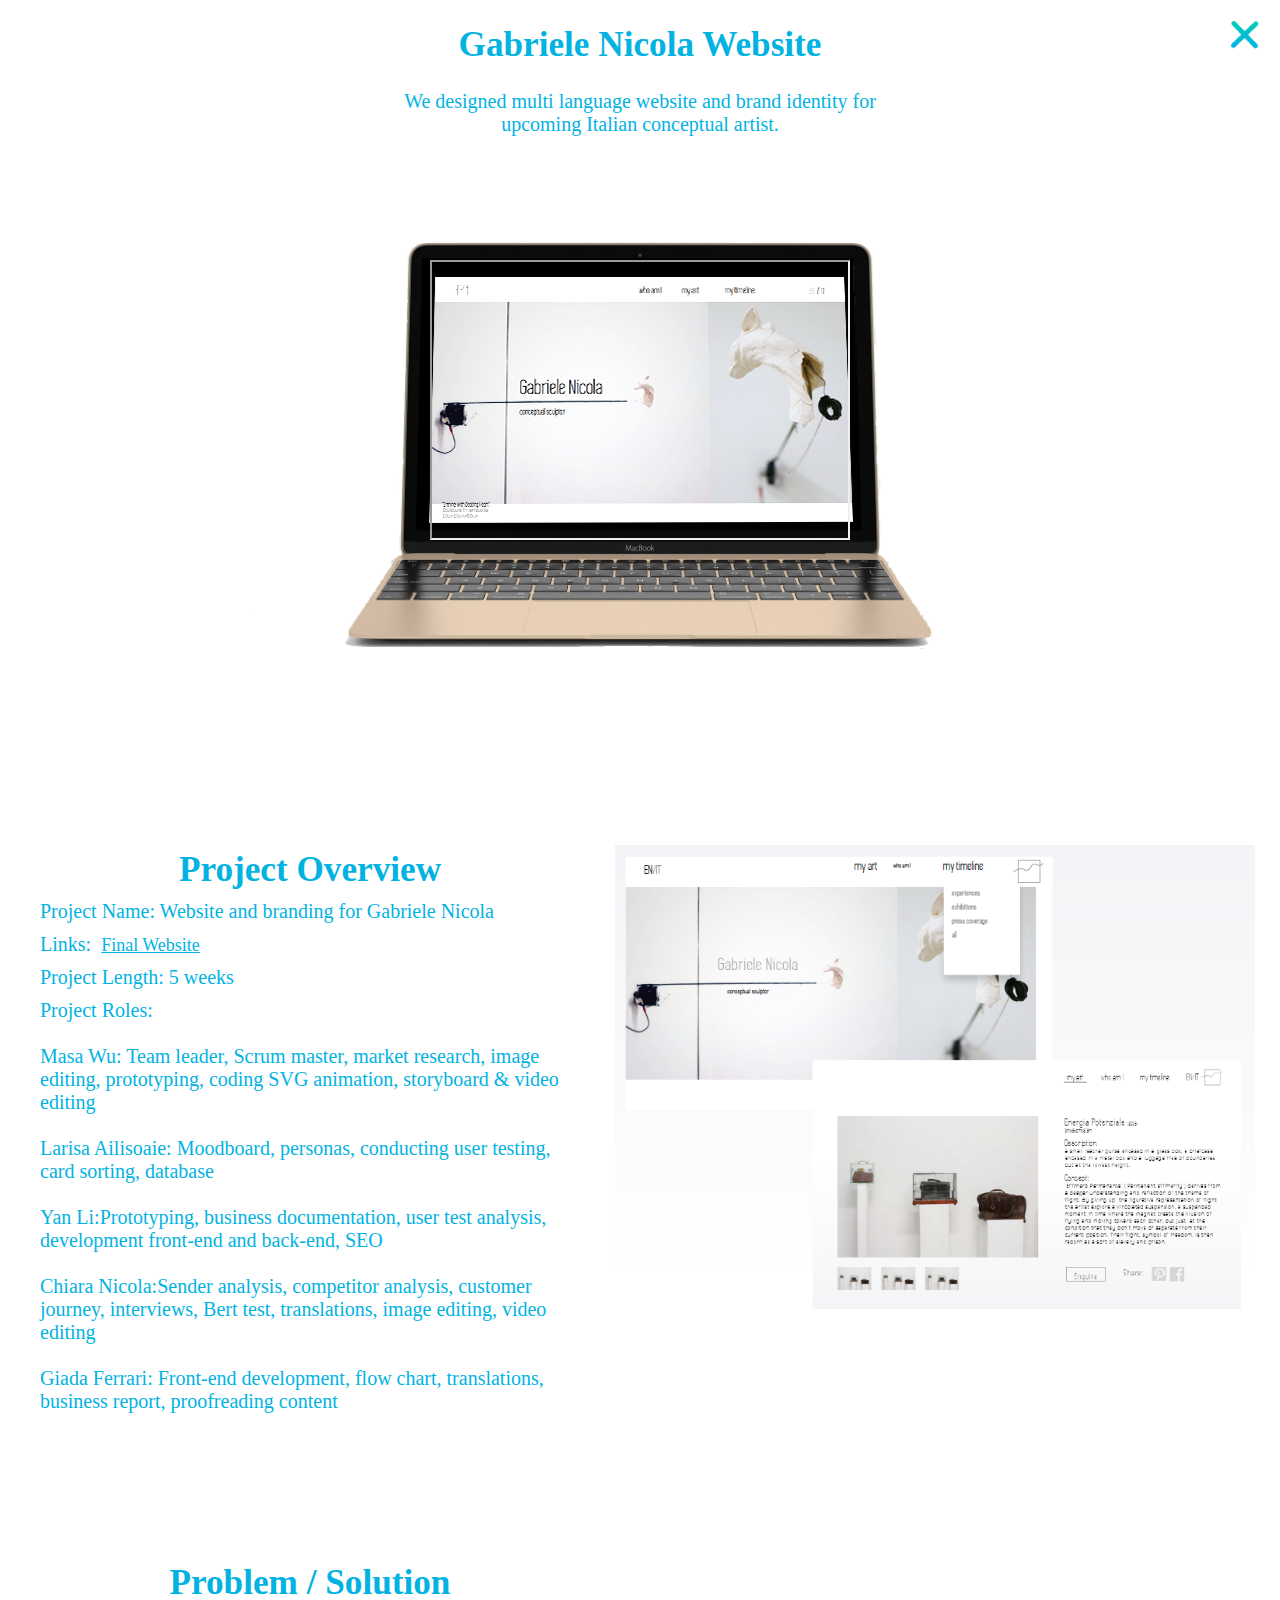
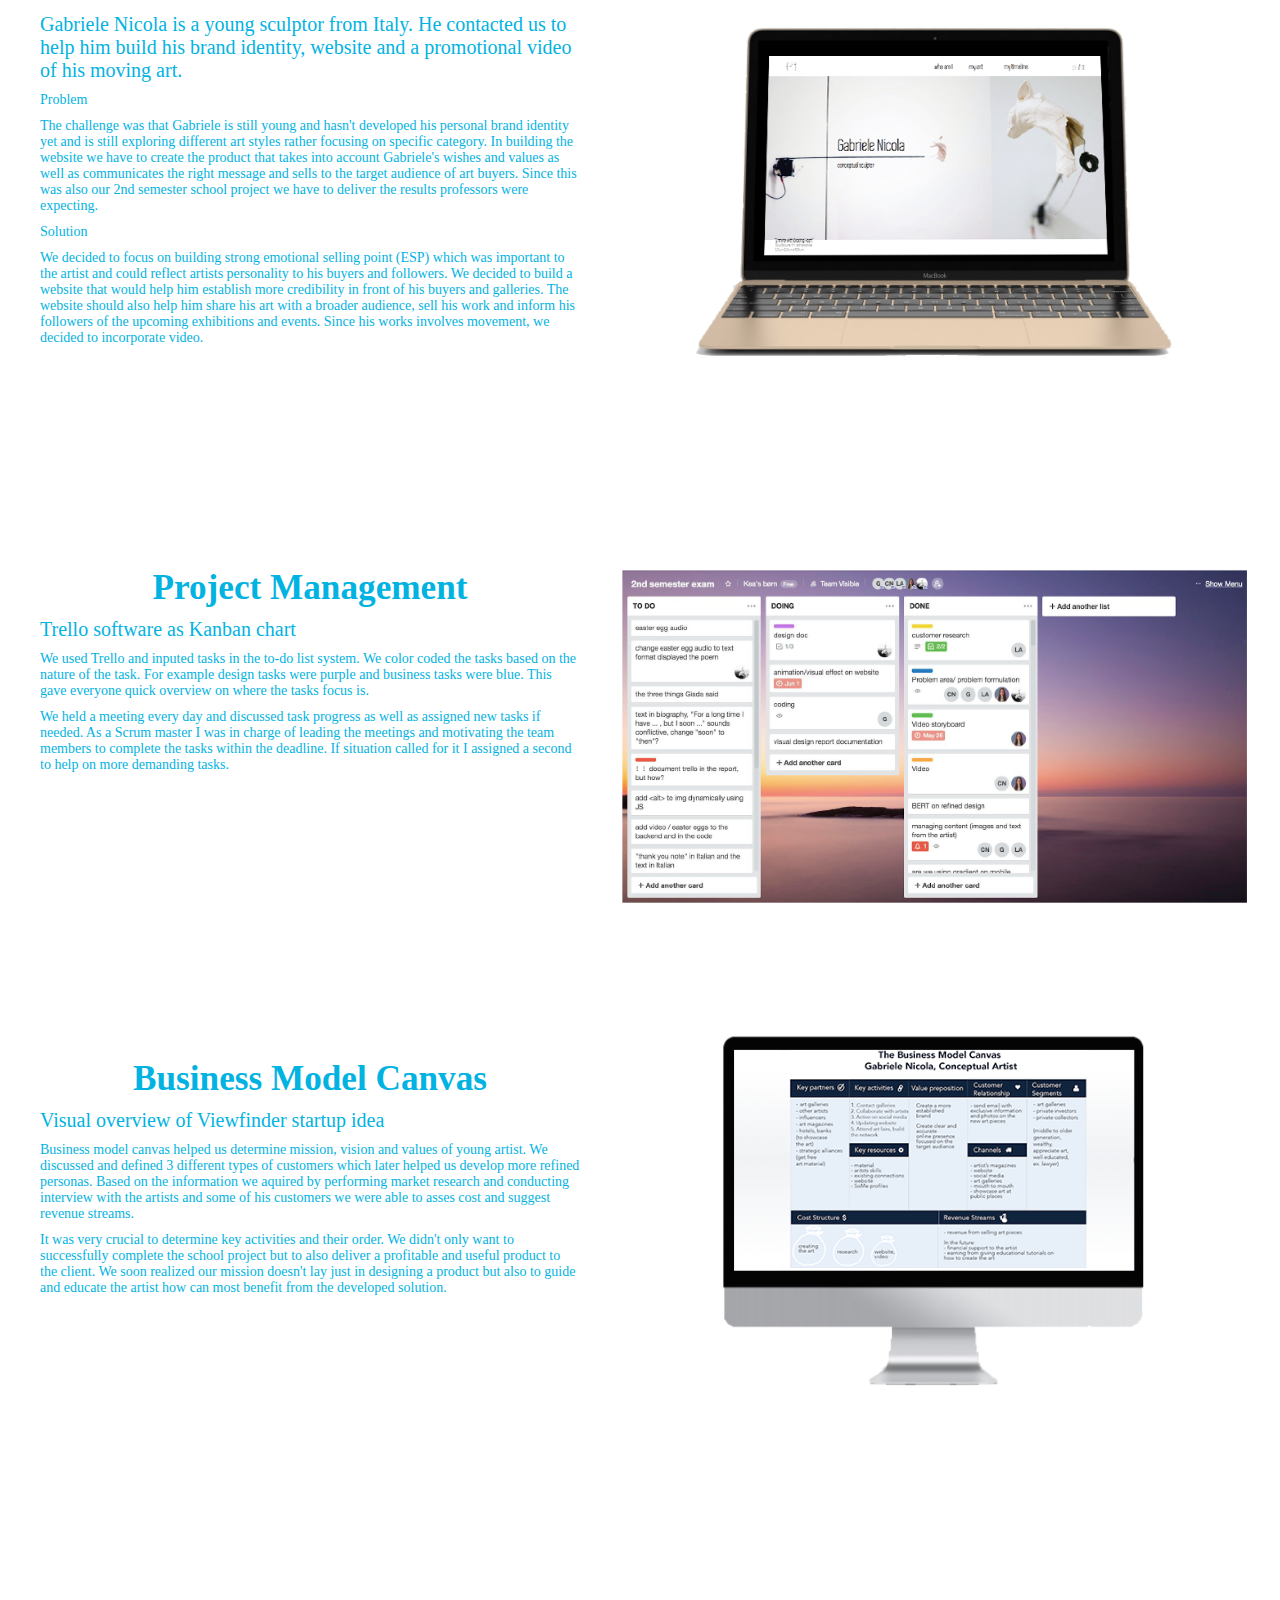
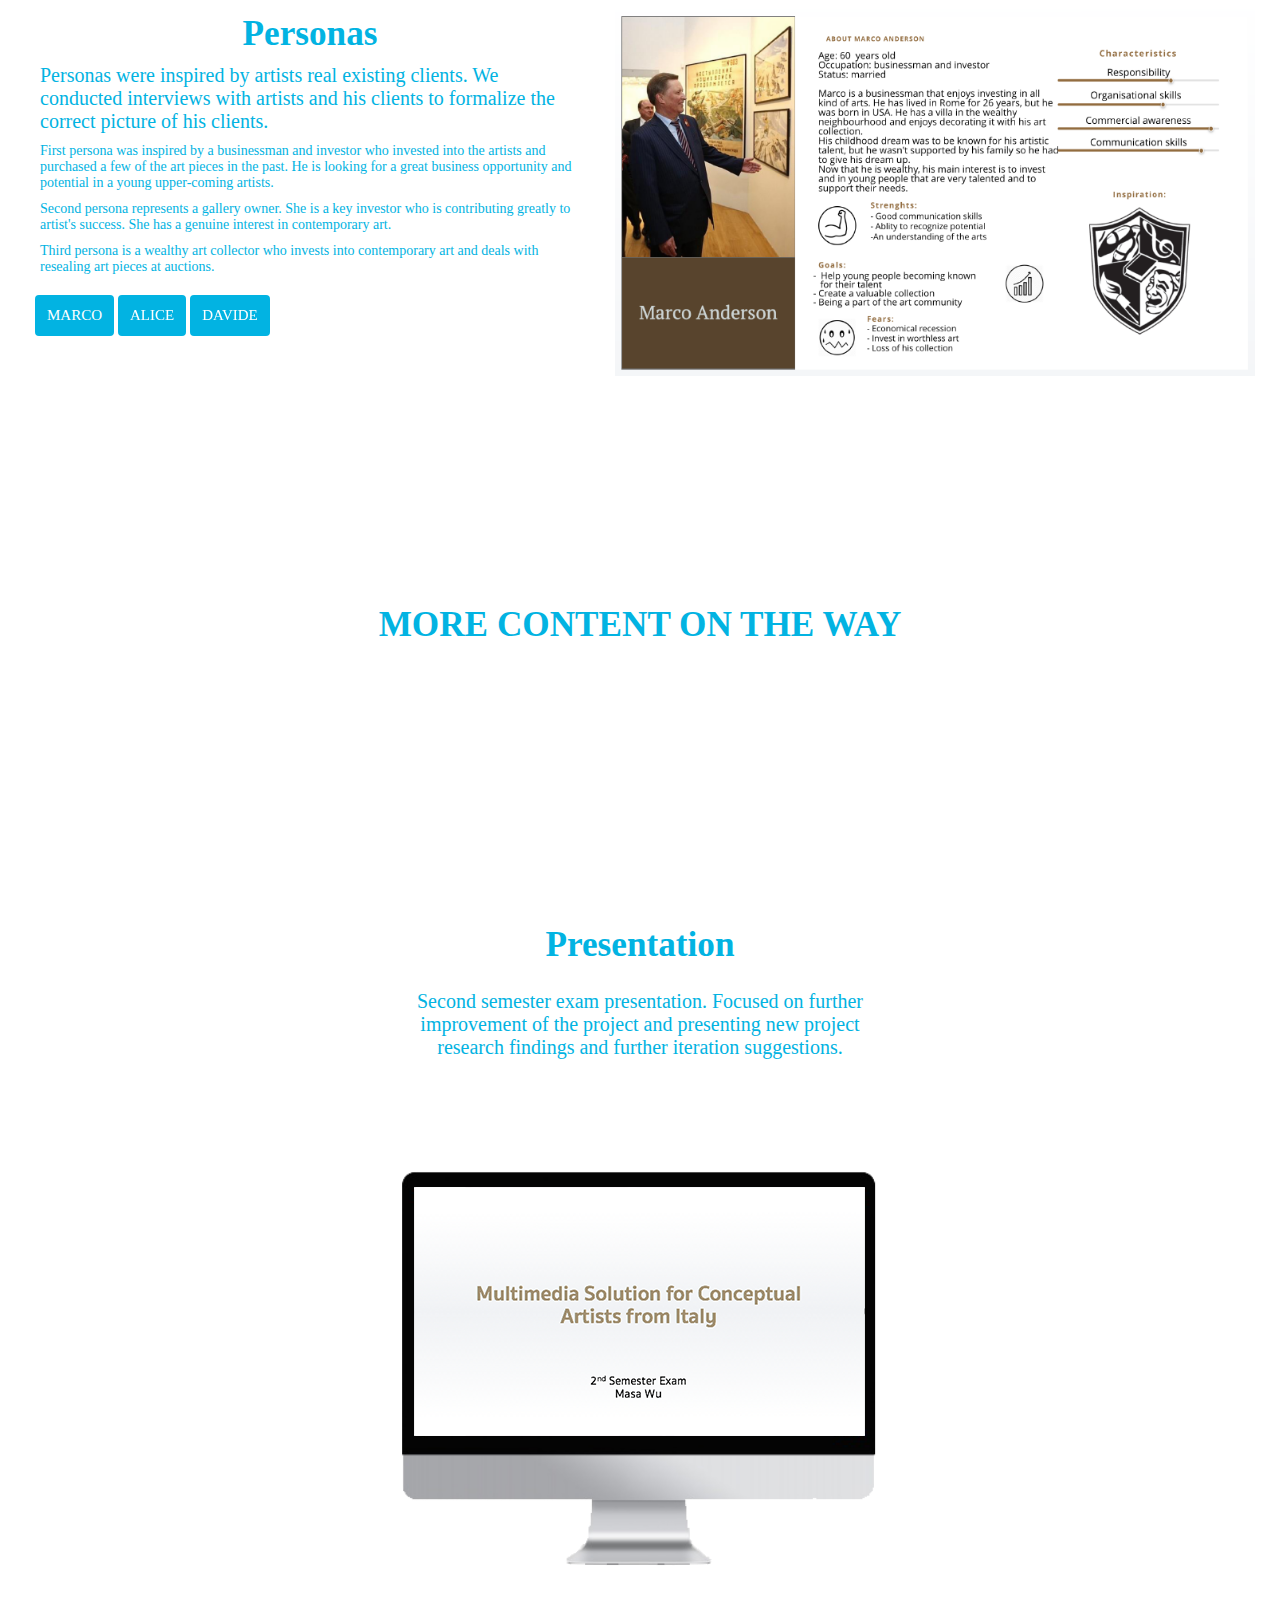
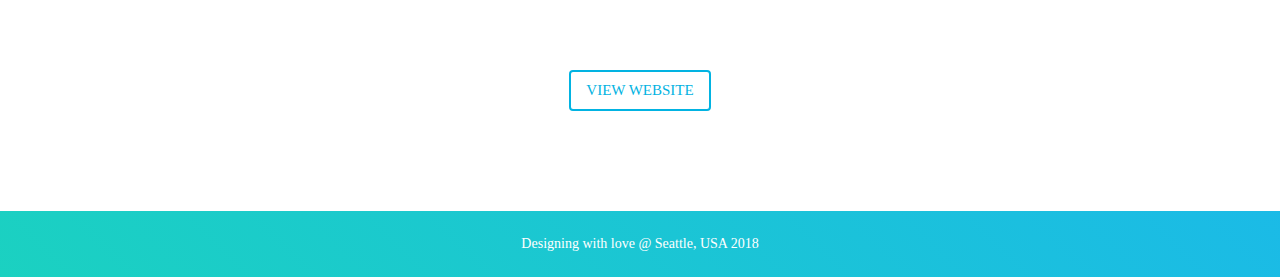
==== gabrielenicola.html @ d958732e "index page multiproject slider, gabrielenicola project added" ====
<!DOCTYPE html>
<html lang="en">
<head>
    <meta charset="utf-8">
    <meta name="viewport" content="width=device-width, initial-scale=1.0">
    <link rel="stylesheet" href="https://use.fontawesome.com/releases/v5.0.12/css/all.css" integrity="sha384-G0fIWCsCzJIMAVNQPfjH08cyYaUtMwjJwqiRKxxE/rx96Uroj1BtIQ6MLJuheaO9" crossorigin="anonymous">
    <title>Masa Wu Portfolio</title>
    <link href="https://fonts.googleapis.com/css?family=Abril+Fatface" rel="stylesheet">
    <link rel="stylesheet" href="css/style.css" type="text/css">
    <meta name="description" content="Viewfinders is an app where turists can book the photo tour with the local photographer. From the concep to design of webpage and app of the user interface.">
    <meta name="keywords" content="graphic design, user interface design, user experience design, app design, enterpreneurship, app mockup, app interface design, app promo">
    <link rel="shortcut icon" href="images/favicon.ico" type="image/x-icon">
<link rel="icon" href="images/favicon.ico" type="image/x-icon">
</head>


<body>
    <a href="index.html#portfolio"><img src="images/close.png" alt="cross to close the page" class="close-me"></a>

    <div class="intro">
        <div class="heading">
            <h1>Gabriele Nicola Website</h1>
            <h3>We designed multi language website and brand identity for upcoming Italian conceptual artist.
</h3>
        </div>
        <div class="porfolio-content">
            <img class="intro-img first-img" src="images/gabriele/gabriele-nicola-mock.png" alt="viewfinders app mockup">
            <iframe class="yfu-clip" src="https://www.youtube.com/embed/3F0eXBz_qpQ?controls=0" allow="autoplay; encrypted-media" allowfullscreen></iframe>
        </div>
    </div>

    <div class="space"></div>
    <section class="about">
        <div class="about-me">
            <h1>Project Overview</h1>

            <h3>Project Name: Website and branding for Gabriele Nicola</h3>
            <h3>Links:
<!--
            <a class="huset-link" href="https://xd.adobe.com/view/60df6885-31ab-4c27-8f8a-3a04c19e7b34/" target="_blank">Hi-fidelity prototype design 1</a><br>
             <a class="huset-link" href="https://xd.adobe.com/view/60df6885-31ab-4c27-8f8a-3a04c19e7b34/" target="_blank">Hi-fidelity prototype design 2</a><br>
-->
             <a class="huset-link" href="http://masawudesign.dk/kea/gabrielenicola/" target="_blank">Final Website</a></h3>

            <h3>Project Length: 5 weeks</h3>
            <h3>Project Roles:<br>
            <br><strong>Masa Wu:</strong> Team leader, Scrum master, market research, image editing, prototyping, coding SVG animation, storyboard &amp; video editing<br>
                <br><strong>Larisa Ailisoaie:</strong> Moodboard, personas, conducting user testing, card sorting, database<br>
                <br><strong>Yan Li:</strong>Prototyping, business documentation, user test analysis, development front-end and back-end, SEO<br>
                <br><strong>Chiara Nicola:</strong>Sender analysis, competitor analysis, customer journey, interviews, Bert test, translations, image editing, video editing<br>
                <br><strong>Giada Ferrari:</strong> Front-end development, flow chart, translations, business report, proofreading content
            </h3>
        </div>
        <div class="resume huset-txt">
            <img src="images/gabriele/project-overview-website.png" alt="mockup of the interface design for huset web app" class="resume-img">
        </div>
    </section>

    <div class="space"></div>
    <section class="about">
        <div class="about-me">
            <h1>Problem / Solution</h1>
            <h3>Gabriele Nicola is a young sculptor from Italy. He contacted us to help him build his brand identity, website and a promotional video of his moving art. </h3>
            <p>Problem</p>
            <p>The challenge was that Gabriele is still young and hasn't developed his personal brand identity yet and is still exploring different art styles rather focusing on specific category. In building the website we have to create the product that takes into account Gabriele's wishes and values as well as communicates the right message and sells to the target audience of art buyers. Since this was also our 2nd semester school project we have to deliver the results professors were expecting.
</p>
           <p>Solution</p>
            <p>
            We decided to focus on building strong emotional selling point (ESP) which was important to the artist and could reflect artists personality to his buyers and followers.
We decided to build a website that would help him establish more credibility in front of his buyers and galleries. The website should also help him share his art with a broader audience, sell his work and inform his followers of the upcoming exhibitions and events. Since his works involves movement, we decided to incorporate video.
            </p>
        </div>
        <div class="resume huset-txt">
            <img class="intro-img" src="images/gabriele/gabriele-nicola-mock.png" alt="viewfinders app mockup">
        </div>
    </section>

    <div class="space"></div>
    <section class="about">
        <div class="about-me">
            <h1>Project Management</h1>
            <h3>Trello software as Kanban chart</h3>
            <p>
We used Trello and inputed tasks in the to-do list system. We color coded the tasks based on the nature of the task. For example design tasks were purple and business tasks were blue. This gave everyone quick overview on where the tasks focus is.
            </p>
            <p>
            We held a meeting every day and discussed task progress as well as assigned new tasks if needed. As a Scrum master I was in charge of leading the meetings and motivating the team members to complete the tasks within the deadline. If situation called for it I assigned a second to help on more demanding tasks.
            </p>
            <p>
            </p>
        </div>
        <div class="resume huset-txt hight-scroll">
            <img src="images/gabriele/gabriele-project-management.png" alt="kanban chart" class="resume-img yfu-full-img">
        </div>
    </section>

    <section class="about">
        <div class="about-me">
            <div class="space"></div>
            <h1>Business Model Canvas</h1>
            <h3>Visual overview of Viewfinder startup idea</h3>
            <p>
Business model canvas helped us determine mission, vision and values of young artist. We discussed and defined 3 different types of customers which later helped us develop more refined personas. Based on the information we aquired by performing market research and conducting interview with the artists and some of his customers we were able to asses cost and suggest revenue streams. </p>
           <p>
           It was very crucial to determine key activities and their order. We didn't only want to successfully complete the school project but to also deliver a profitable and useful product to the client. We soon realized our mission doesn't lay just in designing a product but also to guide and educate the artist how can most benefit from the developed solution.
            </p>
            <p>
            </p>
        </div>
        <div class="resume huset-txt">
            <img src="images/gabriele/business-model-canvas-gab.png" alt="business model canvas" class="resume-img yfu-full-img">
        </div>
    </section>


    <div class="space"></div>
    <section id="btn" class="about">
        <div class="about-me">
            <h1>Personas</h1>
            <h3> Personas were inspired by artists real existing clients. We conducted interviews with artists and his clients to formalize the correct picture of his clients.</h3>
            <p>First persona was inspired by a businessman and investor who invested into the artists and purchased a few of the art pieces in the past. He is looking for a great business opportunity and potential in a young upper-coming artists.

            </p><p>
Second persona represents a gallery owner. She is a key investor who is contributing greatly to artist's success. She has a genuine interest in contemporary art.
            </p>
            <p>
Third persona is a wealthy art collector who invests into contemporary art and deals with resealing art pieces at auctions.
            </p>
            <div class="buttons">
               <a href="#btn" class="email-me marco-btn">MARCO</a>
                <a href="#btn" class="email-me alice-btn">ALICE</a>
                <a href="#btn" class="email-me davide-btn">DAVIDE</a>
            </div>
        </div>
        <div class="resume huset-txt">
            <img src="images/gabriele/persona1.png" alt="Marco businessman persona" class="resume-img marco-persona">
            <img src="images/gabriele/persona2.png" alt="Alice persona" class="resume-img alice-persona gone">
            <img src="images/gabriele/persona3.png" alt="Davide persona" class="resume-img davide-persona gone">
        </div>
    </section>


    <!--
    <div class="space"></div>
    <section class="about">
        <div class="about-me">
            <h1>Graphic Design</h1>
            <h3>Typography, color choices and personalized iconography</h3>
            <p>Together with Poulina we worked on defining smart design choices based on Viewfinder's mission, vision and values as well as what best communicates to the target users.</p>
            <p>On the right you can see the process and stages of the design: colors, typeface, icons, print elements. We started with very feminine colors and later decide to change design to dark purple and cyan which would communicate not only to the feminine target group but also to the professional target group of photographers. Photographers are a key element in our business model, therefore, the change of color theme was essential in order for both target groups to relate with the design.
            </p>
        </div>
        <div class="slideshow-container resume">
            <div class="mySlides fade">
            <img src="images/viewfinders/viewfinders-design-colors.png" alt="viewfinders design color choices" class="resume-img">
            </div>
            <div class="mySlides fade">
            <img src="images/viewfinders/viewfinders-desing-typography.png" alt="design typography choices" class="resume-img">
            </div>
            <div class="mySlides fade">
            <img src="images/viewfinders/viewfinders-desing-icons.png" alt="design iconography, icon design" class="resume-img">
            </div>
            <div class="mySlides fade">
            <img src="images/viewfinders/viewfinder-new-color-design.png" alt="final color design" class="resume-img">
            </div>
            <div class="mySlides fade">
            <img src="images/viewfinders/viewfinder-new-icon1-design.png" alt="final icon design" class="resume-img">
            </div>
            <div class="mySlides fade">
            <img src="images/viewfinders/viewfinder-new-icon2-design.png" alt="final icon design" class="resume-img">
            </div>
            <div class="mySlides fade">
            <img src="images/viewfinders/viewfinder-new-icon3-design.png" alt="final icon design" class="resume-img">
            </div>
            <div class="mySlides fade">
            <img src="images/viewfinders/viewfinder-new-icon4-design.png" alt="final icon design" class="resume-img">
            </div>
            <div class="mySlides fade">
            <img src="images/viewfinders/viewfinder-new-manual-design.png" alt="final manual design" class="resume-img">
            </div>
            <div class="mySlides fade">
            <img src="images/viewfinders/viewfinder-new-giftcard1-design.png" alt="final gift card design" class="resume-img">
            </div>
            <div class="mySlides fade">
            <img src="images/viewfinders/viewfinder-new-giftcard2-design.png" alt="final gift card design" class="resume-img">
            </div>
            <div class="mySlides fade">
            <img src="images/viewfinders/viewfinder-new-card-design.png" alt="final business card design" class="resume-img">
            </div>
            <div class="mySlides fade">
            <img src="images/viewfinders/viewfinder-new-card2-design.png" alt="final thank you card design" class="resume-img">
            </div>
            <a class="prev" onclick="plusSlides(-1)">&#10094;</a>
<a class="next" onclick="plusSlides(1)">&#10095;</a>
        </div>
    </section>

    <div class="space"></div>
    <section class="about">
        <div class="about-me">
            <h1>Logo Design</h1>
            <h3>Process and stages of logo design</h3>
            <p>Together with Poulina we worked on logo design and redesign.</p>
            <p>Through our iterative process we brainstormed many different creative logo solutions. We presented our designs to the rest of the team and based on the preferences and informed decision we made by taking in account our business model and customers we decided on the features we want to keep and merge.
            </p>
        </div>
        <div class="slideshow-container2 resume">
          <div class="mySlides2 fade">
            <img src="images/viewfinders/logo-design.png" alt="logo mockup process" class="resume-img">
            </div>
           <div class="mySlides2 fade">
            <img src="images/viewfinders/logo-mock-up-process.png" alt="logo mockup process" class="resume-img">
            </div>
            <div class="mySlides2 fade">
            <img src="images/viewfinders/viewfinders-desing-logo.png" alt="logo description" class="resume-img">
            </div>
            <div class="mySlides2 fade">
            <img src="images/viewfinders/viewfinder-new-logo-design.png" alt="final logo design" class="resume-img">
            </div>
            <a class="prev2" onclick="plusSlides2(-1)">&#10094;</a>
<a class="next2" onclick="plusSlides2(1)">&#10095;</a>
        </div>
    </section>

    <div class="space"></div>
    <section class="about">
        <div class="about-me">
            <h1>Interviews</h1>
            <h3>Photographers and tourists interviews</h3>
            <p>Together with Thomas we worked on interview questions and distribution of interview questions.</p>
            <p>We presented results to the team using visuals such as graphs. The results influenced the decisions of how our business should develop to best serve clients needs. With this knowledge we could move on and develop more accurate customer journey.
            </p>
            <div class="buttons">
               <a href="https://docs.google.com/forms/d/16hRhh5o3ClnrI4nFX3Z9l7rzWiNfLhIztUCb8K4OcLY/edit" class="email-me tobias-btn ">Photographers Interview</a>
                <a href="https://docs.google.com/forms/d/1PymBxCZmZvq6RbCf6OHWX5SVpbDHChDgxBYUdU1PFT0/edit" class="email-me maria-btn">Users Interview</a>
            </div>
        </div>
        <div class="slideshow-container3 resume">
           <div class="mySlides3 fade">
            <img src="images/viewfinders/photographers-inteview.png" alt="photographer interview research results" class="resume-img">
            </div>
            <div class="mySlides3 fade">
            <img src="images/viewfinders/photographers-interview2.png" alt="photographer interview research results" class="resume-img">
            </div>
            <div class="mySlides3 fade">
            <img src="images/viewfinders/photographers-interview3.png" alt="photographer interview research results" class="resume-img">
            </div>
            <div class="mySlides3 fade">
            <img src="images/viewfinders/photographers-interview4.png" alt="photographer interview research results" class="resume-img">
            </div>
            <a class="prev3" onclick="plusSlides3(-1)">&#10094;</a>
<a class="next3" onclick="plusSlides3(1)">&#10095;</a>
        </div>
    </section>

    <div class="space"></div>
    <section class="about">
        <div class="about-me">
            <h1>Customer Journey</h1>
            <h3> How will the user find Viewfinder and steps on how does the service happen?</h3>
            <p>The survey and interview results revealed we should appear on social media platforms and on trusted platforms such as TripAdvisor, Lonely Planet and visticopenhagen.com.
            </p>
            <p>Upon booking the service users meet with the photographer and they start the tour around the city. A photographer takes photos of the customers and provides relevant information about the attractions, the city, and the life in Copenhagen. Per customer’s request photographer can provide up to 3 photos on the spot so the customer can share them instantly with friends and family. Customers are encouraged to tag our company when they share photos taken by ViewFinder’s photographers.
            </p>
            <p>By next day photographer sends all photos and offer extra features such as fixing up photos in Photoshop.
To maintain a good customer relationship we send a printed photo of the customer to her personal address with a thank you note.</p>
        </div>
        <div class="resume huset-txt">
            <img src="images/viewfinders/customer-journey-viewfinders.png" alt="customer journey for yfu video contest" class="resume-img">
        </div>
    </section>

    <div class="space"></div>
    <section class="about">
        <div class="about-me">
            <h1>Lo-fidelity prototype</h1>
            <h3>I started the process of app design by hand drawing mini sketches.</h3>
            <p>I was in charge of designing the complete app UI. The goal was to create
a clean and clear interface that connects with both personas and consists of all the features we want to implement in the app.User tests results lead me to develop a clear
interaction points through the app that guide the user through the booking in a fun and entertaining way. User finds the experience enjoyable when browsing through photographer’s portfolios.
They can use the advanced features of an interactive
                map to design their own personalized tour or user can choose a predefined tour. </p><br>
                <p>
On the other hand, photographers interface consists of different features, such as their
profile page, portfolio suggestions and simple and clear messaging platform where
they can communicate with other photographers as well as the clients.</p>

        </div>
        <div class="resume huset-txt">
            <img src="images/viewfinders/mini-sketches-viewfinder.png" alt="paper sketches for app design" class="resume-img">
        </div>
    </section>

    <div class="space"></div>
    <section class="about">
        <div class="about-me">
            <h1>Hi-fidelity prototype</h1>
            <h3>Designed using Adobe XD. </h3>
            <p>Design is based on the sketches and chosen colors and typography. I have incorporated the icons developed by our graphic designer Poulina.
</p>
            <p>Photographers platform uses cyan color CTA buttons in comparison to tourist platform where users are mainly females and therefore buttons colored pink.
            </p>
            <h3>Link: <a class="huset-link" href="https://xd.adobe.com/view/60df6885-31ab-4c27-8f8a-3a04c19e7b34/" target="_blank">Hi-fidelity Xd prototype</a></h3>
        </div>
        <div class="resume huset-txt">
            <img src="images/viewfinders/phone-ui-VIEWFINDERS.png" alt="multi phone mockup huset web app" class="resume-img">
        </div>
    </section>
-->
<div class="space"></div>
<div class="space"></div>
<div class="space"><h1>MORE CONTENT ON THE WAY</h1></div>
<div class="space"></div>
       <div class="space"></div>
        <div class="intro">
        <div class="heading">
            <h1>Presentation</h1>
            <h3>Second semester exam presentation. Focused on further improvement of the project and presenting new project research findings and further iteration suggestions.</h3>
        </div>
        <div class="porfolio-content">
          <a href="images/presentation/gabriele-nicola-presentation.pdf">
           <img class="img1 intro-img" src="images/gabriele/gabriele-slideshow-placeholder.png" alt="gabriele slideshow mockup">
           <img class="img2 intro-img gone" src="images/gabriele/gabriele-slideshow-placeholder2.png" alt="gabriele website presentation">
           </a>
        </div>

        <div class="porfolio-content">
        <a href="http://masawudesign.dk/kea/gabrielenicola/" target="_blank" class="cv-btn">VIEW WEBSITE</a>
            </div>
            <div class="space"></div>
    </div>
    <footer class="subpage">
        <p>Designing with love @ Seattle, USA 2018</p>
    </footer>
    <script src="js/script4.js"></script>
</body>
</html>
---- css/style.css ----
* {
    margin: 0;
    padding: 0;
    box-sizing: border-box;
}

h1 {
    font-family: "freight-text-pro", serif;
    font-style: normal;
    font-weight: 600;
    font-size: 2.2em;
    color: #02B3E2;
    text-align: center;
    padding: 5px;
}

h2 {
    font-family: "freight-text-pro", serif;
    color: #02B3E2;
    font-size: 25px;
    font-weight: 100;
}

h3,
p {
    font-family: "avenir", san-serif;
    font-size: 20px;
    color: #02B3E2;
    font-weight: 100;
    padding: 5px;
}

h4,
h5 {
    font-family: "avenir", san-serif;
    font-size: 20px;
    color: #ffffff;
    font-weight: 100;
    text-align: center
}

/*
h5 {
    font-size: 11px;}
*/

p {
    font-size: 14px;
}

a {
    text-decoration: none;
    font-family: "avenir", san-serif;
    font-size: 12px;
    color: #fff;
}

.porfolio-content a {
    display: flex;
    justify-content: center;
}

/* header */
header {
    background: rgb(2, 179, 228);
    /* fallback for old browsers */
    background: -webkit-linear-gradient(45deg, rgba(2, 204, 186, 0.9), rgba(2, 179, 228, 0.9));
    background: linear-gradient(45deg, rgba(2, 204, 186, 0.9), rgba(2, 179, 228, 0.9));
    width: 100vw;
    position: fixed;
    padding: 20px 30px;
    z-index: 1000;
}

nav {
    display: inline-block;
    float: right;
}

nav a {
    color: #fff;
    display: inline-block;
    padding: 10px;
}

nav a:hover {
    color: #e7e7e7;
}

/* logo magic */
.text {
    /*    transform: translateX(-5%) translateY(-50%);*/
    list-style: none;
    border-bottom: 0;
}

.text li {
    display: inline-block;
    float: left;
    color: #fff;
    opacity: 1;
    transition: all 1.5s ease-in-out;
    max-width: 2em;
    font-family: 'Abril Fatface', cursive;
    font-size: 30px;
}

.text.hidden li.spaced {
    padding-left: 0;
}

.text li.spaced {
    padding-left: 0.5em;
}

.text.hidden li.ghost {
    opacity: 0;
    max-width: 0;
}

/* home container */
.home-container,
about,
portfolio,
contact {
    height: 100vh;
}

.home-img {
    width: 95vw;
    height: 100vh;
    margin: 0 auto;
    background: url(../images/home/masa-wu-landing-page-img.jpg) no-repeat fixed center;
    background-size: cover;
}
.my-img{
    width: 350px;
}

.home-text-box {
    height: 35vh;
    width: 50vw;
    background: rgba(255, 255, 255, .85);
    z-index: 100;
    position: absolute;
    left: 0;
    right: 0;
    top: 100px;
    bottom: 0;
    margin: auto;
    padding: 20px;
}

/* quotes slide show */

/* Slideshow container */
.slideshow-container, slideshow-container2, slideshow-container3 {
    position: relative;
}

.home {
    position: relative;
}

/* Slides */
.mySlides, .mySlides2, .mySlides3 {
    display: none;
    padding: 20px;
    text-align: center;
}

/* The dot/bullet/indicator container */
.dot-container {
    text-align: center;
}

/* The dots/bullets/indicators */
.dot {
    cursor: pointer;
    height: 15px;
    width: 15px;
    margin: 0 2px;
    background-color: #bbb;
    border-radius: 50%;
    display: inline-block;
    transition: background-color 0.6s ease;
}

/* Add a background color to the active dot/circle */
.active,
.dot:hover {
    background-color: #02B3E2;
}

/* Add an italic font style to all quotes */
q {
    font-style: italic;
    font-family: avenir, sans-serif;
    font-size: 20px;
    color: #02B3E2;
    font-weight: 100;
}

/* Add a grey color to the author */
.author {
    color: #bbb;
}

/* mini footer*/
.mini-footer {
    position: absolute;
    bottom: 20px;
    left: 50px;
    width: 91vw;
}

.align-L {
    float: left;
}

.mini-footer a {
    color: #02CBBB;
    font-family: avenir, sans-serif;
    font-size: 14px;
    float: right;
    transition: all 0.8s;
}

.fab {
    color: #02CBBB;
    padding-left: 40px;
    font-size: 30px;
    opacity: 1;
    transition: all 0.8s;
    cursor: pointer;
}

.fab:hover,
.fas:hover,
.mini-footer a:hover {
    opacity: 0.5;
}

.fas {
    color: #02CBBB;
    padding-left: 10px;
    float: right;
    transition: all 0.8s;
    cursor: pointer;
}


/* about me*/
.space {
    height: 100px;
}

.about {
    display: flex;
    flex-direction: row;
    justify-content: space-around;
}

.resume,
.about-me, .padding {
    padding: 20px;
    padding-left: 30px;
}

.about-me {
    justify-content: center;
}

.resume img, .padding img {
    max-width: 50vw;
    max-height: 90vh;
}

.about-me img {
    display: block;
    margin-left: auto;
    margin-right: auto;
}

.about-me * {
    /*    margin-top: 20px;*/
    max-width: 550px;
}

/* portfolio*/

.heading {
    padding: 20px;
    text-align: center;
    padding-bottom: 0;
}

.heading h3 {
    text-align: center;
    max-width: 550px;
    margin: 0 auto;
    padding: 20px
}

.porfolio-content {
    display: flex;
    justify-content: space-around;
    position: relative;
}

.viewfinders,
.huset,
.yfu {
    background: rgba(2, 179, 228, .1);
    /* fallback for old browsers */
    background: -webkit-linear-gradient(45deg, rgba(2, 204, 186, 0.1), rgba(2, 179, 228, 0.1));
    background: linear-gradient(45deg, rgba(2, 204, 186, 0.1), rgba(2, 179, 228, 0.1));
    padding-top: 30px;
    width: 320px;

}

.huset.active,
viewfinders.active,
yfu.active {
    background: rgb(2, 179, 228);
    /* fallback for old browsers */
    background: -webkit-linear-gradient(45deg, rgba(2, 204, 186, 0.9), rgba(2, 179, 228, 0.9));
    background: linear-gradient(45deg, rgba(2, 204, 186, 0.9), rgba(2, 179, 228, 0.9));
}

.huset .bottom-box {
    padding-top: 30px;
}

.white-circle {
    width: 240px;
    height: 240px;
    background-color: #fff;
    border-radius: 150px;
    position: relative;
    margin: 0 auto;
}

.white-circle img {
    position: absolute;
    top: 0;
    bottom: 0;
    left: 0;
    right: 0;
    margin: auto;
    transition: all .8s;
    cursor: pointer;
}

.white-circle img:hover {
    transform: scale(1.05)
}

.bottom-box {
    background-color: #414143;
    padding: 15px;
    margin-top: 25px;
}

.bottom-box a {
    font-family: "avenir", sans-serif;
    font-size: 14px;
    font-weight: 100;
    text-align: center;
    display: block;
    margin: 10px 0;
    text-decoration: underline;
}

.pad {
    margin: 10px;
}

.hide {
    opacity: 0;
}

.gone {
    display: none;
}

/* contact section */
.contact-box {
    margin: 0 auto;
    margin-top: 120px;
    margin-bottom: 200px;
    width: 450px;
    height: 200px;
    background: rgb(2, 179, 228);
    /* fallback for old browsers */
    background: -webkit-linear-gradient(45deg, rgba(2, 204, 186, 0.9), rgba(2, 179, 228, 0.9));
    background: linear-gradient(45deg, rgba(2, 204, 186, 0.1), rgba(2, 179, 228, 0.1));
    position: relative;
}

.contact h3,
.contact a {
    margin-left: 120px;
}

.contact .email-me {
    margin-left: 20px;
}

.contact h3 {
    padding-top: 30px;
}

.email-me,
.cv-btn {
    display: inline-block;
    border: none;
    /*    width: 100px;*/
    background: none;
    border-radius: 11px;
    color: #ffffff;
    font-size: 15px;
    font-weight: 100;
    vertical-align: middle;
    position: relative;
    z-index: 1;
    background: #02B3E2;
    color: #fff;
    border: 2px solid #02B3E2;
    border-radius: 4px;
    padding: 10px;
    vertical-align: middle;
    position: relative;
    z-index: 1;
    -webkit-backface-visibility: hidden;
    margin-top: 15px;
    overflow: hidden;
    -webkit-transition: border-color 0.3s, color 0.3s;
    transition: border-color 0.3s, color 0.3s;
    -webkit-transition-timing-function: cubic-bezier(0.2, 1, 0.3, 1);
    transition-timing-function: cubic-bezier(0.2, 1, 0.3, 1);
}

.cv-btn {
    color: #02B3E2;
    border: 2px solid #02B3E2;
    background: #fff;
    border-radius: 4px;
    padding: 10px 15px;
    transition: all 0.5s;
}
.link-btn{
    max-width: 150px;
    margin: auto;
}

.email-me::before,
.cv-btn::before {
    content: '';
    position: absolute;
    top: 0;
    left: 0;
    width: 150%;
    height: 100%;
    background: rgba(2, 204, 186, 0.9);
    z-index: -1;
    -webkit-transform: rotate3d(0, 0, 1, -45deg) translate3d(0, -3em, 0);
    transform: rotate3d(0, 0, 1, -45deg) translate3d(0, -3em, 0);
    -webkit-transform-origin: 0% 100%;
    transform-origin: 0% 100%;
    -webkit-transition: -webkit-transform 0.3s, opacity 0.3s, background-color 0.3s;
    transition: transform 0.3s, opacity 0.3s, background-color 0.3s;
}

.cv-btn::before {
    background: #fff;
}

.email-me:hover {
    color: #02B3E2;
}

.cv-btn:hover {
    background: #02B3E2;
    color: #fff;
}

.email-me:hover::before,
.cv-btn:hover::before {
    opacity: 1;
    background-color: white;
    -webkit-transform: rotate3d(0, 0, 1, 0deg);
    transform: rotate3d(0, 0, 1, 0deg);
    -webkit-transition-timing-function: cubic-bezier(0.2, 1, 0.3, 1);
    transition-timing-function: cubic-bezier(0.2, 1, 0.3, 1);
}

.cv-btn:hover::before {
    background-color: #02B3E2;
}

nav .cv-btn {
    padding: 10px;
    margin: 0;
}

.contact-side {
    height: 200px;
    width: 110px;
    background-color: #414143;
    position: absolute;
    top: 0;
    left: -10px;
}

.hover-text {
    position: absolute;
    top: 35%;
    display: none;
    font-size: 30px;
    font-weight: 600;
    font-family: "freight-text-pro", serif;
}

.appear {
    display: block;
}

/* fun head animation */

.contact-side {
    overflow: hidden;
}

.head {
    height: 90px;
    width: 80px;
    background: #02cbbb;
    border-radius: 50%;
    border: 3px solid #fff;
    position: relative;
    margin: auto;
    animation: ninja 8s ease infinite;
}

.head:before {
    position: absolute;
    width: 100px;
    height: 40px;
    border-radius: 45%;
    background: #fff;
    top: 40%;
    left: 48%;
    content: '';

    transform: translateX(-50%);
}

.head:after {
    position: absolute;
    background: #333;
    border-radius: 50%;
    content: '';
    height: 20px;
    width: 20px;

    bottom: 43%;
    left: 38%;

    transform: translateX(-50%);

    animation: eyeBlink 5s 1s linear alternate infinite;
    box-shadow: 2em 0 #333;
}

@keyframes eyeBlink {
    0% {
        height: 20px;
    }

    10% {
        height: 20px;
    }

    11% {
        height: 2px;
    }

    13% {
        height: 2px;
    }

    16% {
        height: 20px;
    }

    62% {
        height: 20px;
    }

    64% {
        height: 2px;
    }

    70% {
        height: 2px;
    }

    72% {
        height: 20px;
    }

    100% {
        height: 20px;
    }
}

.head p {
    background: #fff;
    border: 1px solid #333;
    padding: 5px;
    text-align: center;
    border-radius: 5px;
}

@keyframes ninja {
    0% {
        bottom: -230px;
    }

    30% {
        bottom: -140px;
    }

    70% {
        bottom: -140px;
    }

    100% {
        bottom: -230px;
    }
}

/* side footer */
.side-footer {
    position: fixed;
    left: -110px;
    top: 350px;
    transform: rotate(90deg)
}

.side-footer p {
    display: inline-block;
    font-size: 12px;
    color: rgba(2, 204, 186, 0.9);
}

/* footer */
body {
    position: relative;
}

footer {
    background: rgb(2, 179, 228);
    /* fallback for old browsers */
    background: -webkit-linear-gradient(45deg, rgba(2, 204, 186, 0.9), rgba(2, 179, 228, 0.9));
    background: linear-gradient(45deg, rgba(2, 204, 186, 0.9), rgba(2, 179, 228, 0.9));
    width: 100vw;
    padding: 20px;
    position: absolute;
}

footer a {
    text-decoration: underline;
    padding-left: 5px;
}

footer p,
footer .fab {
    color: white;
}

.project,
.hello {
    display: inline-block;
    padding: 10px;
}

footer .icons {
    display: inline-block;
    float: right;
}

footer .icons .fab {
    font-size: 20px;
}

/* burger menu hide*/

.burger,
.close,
.burgerNav,
.mainNav {
    display: none;
}

/* HUSET SUBPAGE */
/* videos */
.huset-clip {
    position: absolute;
    width: 188px;
    height: 340px;
    margin-left: -2px;
    margin-top: 120px;
    display: block;
    align-content: center;
    align-items: center;
    border: 2px solid black;
    border: 3px solid white;
    border-top: 10px solid white;
}

.viewfinder-clip {
    position: absolute;
    width: 190px;
    height: 338px;
    margin-left: -17px;
    margin-top: 185px;
    display: block;
    align-content: center;
    align-items: center;
    border: 2px solid black;
    border: 10px solid white;
    border-top: 20px solid white;
}

.yfu-clip {
    position: absolute;
    width: 420px;
    height: 280px;
    margin-top: 104px;
    display: block;
    align-content: center;
    align-items: center;
}

.huset-txt {
    padding-left: 0;
/*    width: 65vw;*/
    text-align: center;
}

.close-me {
    position: fixed;
    display: inline-block;
    width: 30px;
    margin: 20px;
    right: 0;
    cursor: pointer;
    z-index: 1000;
}

.intro-img {
    margin: 0 auto;
}

.persona-img {
    float: right;
    max-width: 50vw;
}

.full-img-box {
    margin: 200px 0;
    text-align: center;
}

.full-img {
    max-width: 100vw;
}

footer.subpage p {
    text-align: center;
}

/* slideshow */

.mySlides, .mySlides2, .mySlides3 {display: none}

/* Slideshow container */
.slideshow-container, .slideshow-container2, .slideshow-container3 {
  max-width: 1000px;
  position: relative;
  margin: auto;
  width: 65vw;
margin-right: 5%;
}

/* Next & previous buttons */
.prev, .next, .prev2, .next2, .prev3, .next3 {
  cursor: pointer;
  position: absolute;
  top: 50%;
  width: auto;
  padding: 16px;
  margin-top: -22px;
  color: white;
  font-weight: bold;
  font-size: 18px;
  transition: 0.6s ease;
  border-radius: 3px 0 0 3px;
  user-select: none;
background-color: rgb(2, 179, 228);
}

/* Position the "next button" to the right */
.next, .next2, .next3 {
  right: 0;
  border-radius: 3px 0 0 3px;
}

/* On hover, add a black background color with a little bit see-through */
.prev:hover, .next:hover, .prev2:hover, .next2:hover, .prev3:hover, .next3:hover  {
  background-color: rgba(2, 179, 228, 0.5);
}

/* Fading animation */
.fade {
  -webkit-animation-name: fade;
  -webkit-animation-duration: 1.5s;
  animation-name: fade;
  animation-duration: 1.5s;
}

@-webkit-keyframes fade {
  from {opacity: .4}
  to {opacity: 1}
}

@keyframes fade {
  from {opacity: .4}
  to {opacity: 1}
}


/* link styling */
.huset-link{
    font-family: "avenir", san-serif;
    color: #02B3E2;
    font-weight: 100;
    padding: 5px;
    text-decoration: underline;
    font-size: 18px;
}


@media only screen and (max-width: 1030px) {
    .space {
        height: 20px;
    }

    .about {
        display: grid;
        grid-template-rows: auto;
    }

    .buttons {
        display: flex;
        justify-content: space-around;
    }

    .full-img-box {
        margin: 50px 0;
    }
    .slideshow-container, .slideshow-container2, .slideshow-container3 {
  width: 100vw;
        margin: 0;
}
    .resume{
        padding:0px;
    }
     .resume img{
/*        max-width: 100vw;*/
         padding: 0;
    }
}

/* YFU SUBPAGE */
.about .yfu-full-img {
    padding: 0;
}

.hight-scroll {
    max-height: 500px;
    overflow: scroll;
}

@media only screen and (max-width: 700px) {
    .padding {
        padding: 0;
    }

    .huset-intro {
        max-width: 90vw;
    }

    .huset-txt {
        padding: 0;
        width: 100vw;
    }

    .buttons {
        display: block;
    }

    .home-text-box {
        height: 45vh;
        width: 90vw;
    }

    .mini-footer {
        left: 0;
    }

    .contact,
    .portfolio,
    .about {
        margin-top: 50px;
    }

    .home-text-intro {
        font-size: 1.6em;
    }

    .mini-footer a,
    .hide-btn,
    .about-me p,
    .contact-side,
    .navigation,
    .mini-footer .fab {
        display: none;
    }

    .resume img {
    max-width: 100vw;
    padding: 30px;
    }
    .padding img {
        max-width: 85vw;
    }

    .about,
    .porfolio-content {
        flex-direction: column;
    }

    .viewfinders,
    .huset,
    .yfu {
        margin: 0 auto;
        margin-top: 50px;
    }

    .contact-box {
        width: 320px;
    }

    .contact h3,
    .contact a {
        margin: 10px;
    }

    .project,
    .hello {
        padding: 15px;
    }

    footer .icons {
        display: inline-block;
        float: none;
    }

    .white-circle {
        width: auto;
        border-radius: 0;
    }

    /* burger menu */
    .burgerNav {
        display: block;
    }

    .burger {
        display: block;
        width: 20px;
        cursor: pointer;
        color: white;
    }

    .mainNav {
        display: block;
        height: 100%;
        width: 0vw;
        position: fixed;
        z-index: 2000;
        top: 0vw;
        left: 0vw;
        background: rgb(2, 179, 228);
        /* fallback for old browsers */
        background: -webkit-linear-gradient(45deg, rgba(2, 204, 186, 0.9), rgba(2, 179, 228, 0.9));
        /* Chrome 10-25, Safari 5.1-6 */
        background: linear-gradient(45deg, rgba(2, 204, 186, 0.9), rgba(2, 179, 228, 0.9));
        /* W3C, IE 10+/ Edge, Firefox 16+, Chrome 26+, Opera 12+, Safari 7+ */
        overflow-x: hidden;
        transition: 1s;
        opacity: .96;
        color: white;
    }

    nav {
        z-index: 2000;
    }

    .mainNav a {
        display: block;
        /*    font-size: 20px;*/
        margin-top: 2em;
        margin-left: 1.5em;
        padding-left: .3em;
    }

    .close {
        display: block;
        float: right;
        height: 1em;
        padding: 1em;
        cursor: pointer;
        color: #fff;
    }

    .slideMeRight {
        animation: slideMeRight 1s ease forwards;
    }

    /* HUSET */
    .intro-img {
      width: 320px;
    }
    .first-img{
        display: none;
    }

    .persona-img {
        float: none;
    }

    /* VIDEO   */
    .huset-clip,
    .viewfinder-clip,
    .yfu-clip {
/*        display: none;*/
            position: relative;
    margin-top: 0;
    left: 0;
    right: 0;
    margin: auto;
        max-width: 350px
    }

    /* IMAGE HOVER FIX   */
    .porfolio-content a {
        display: block;
        text-align: center;
    }

    .hover-text {
        left: 40%;
        font-size: 15px;
    }
}

@keyframes slideMeRight {
    to {
        width: 60%;
    }
}
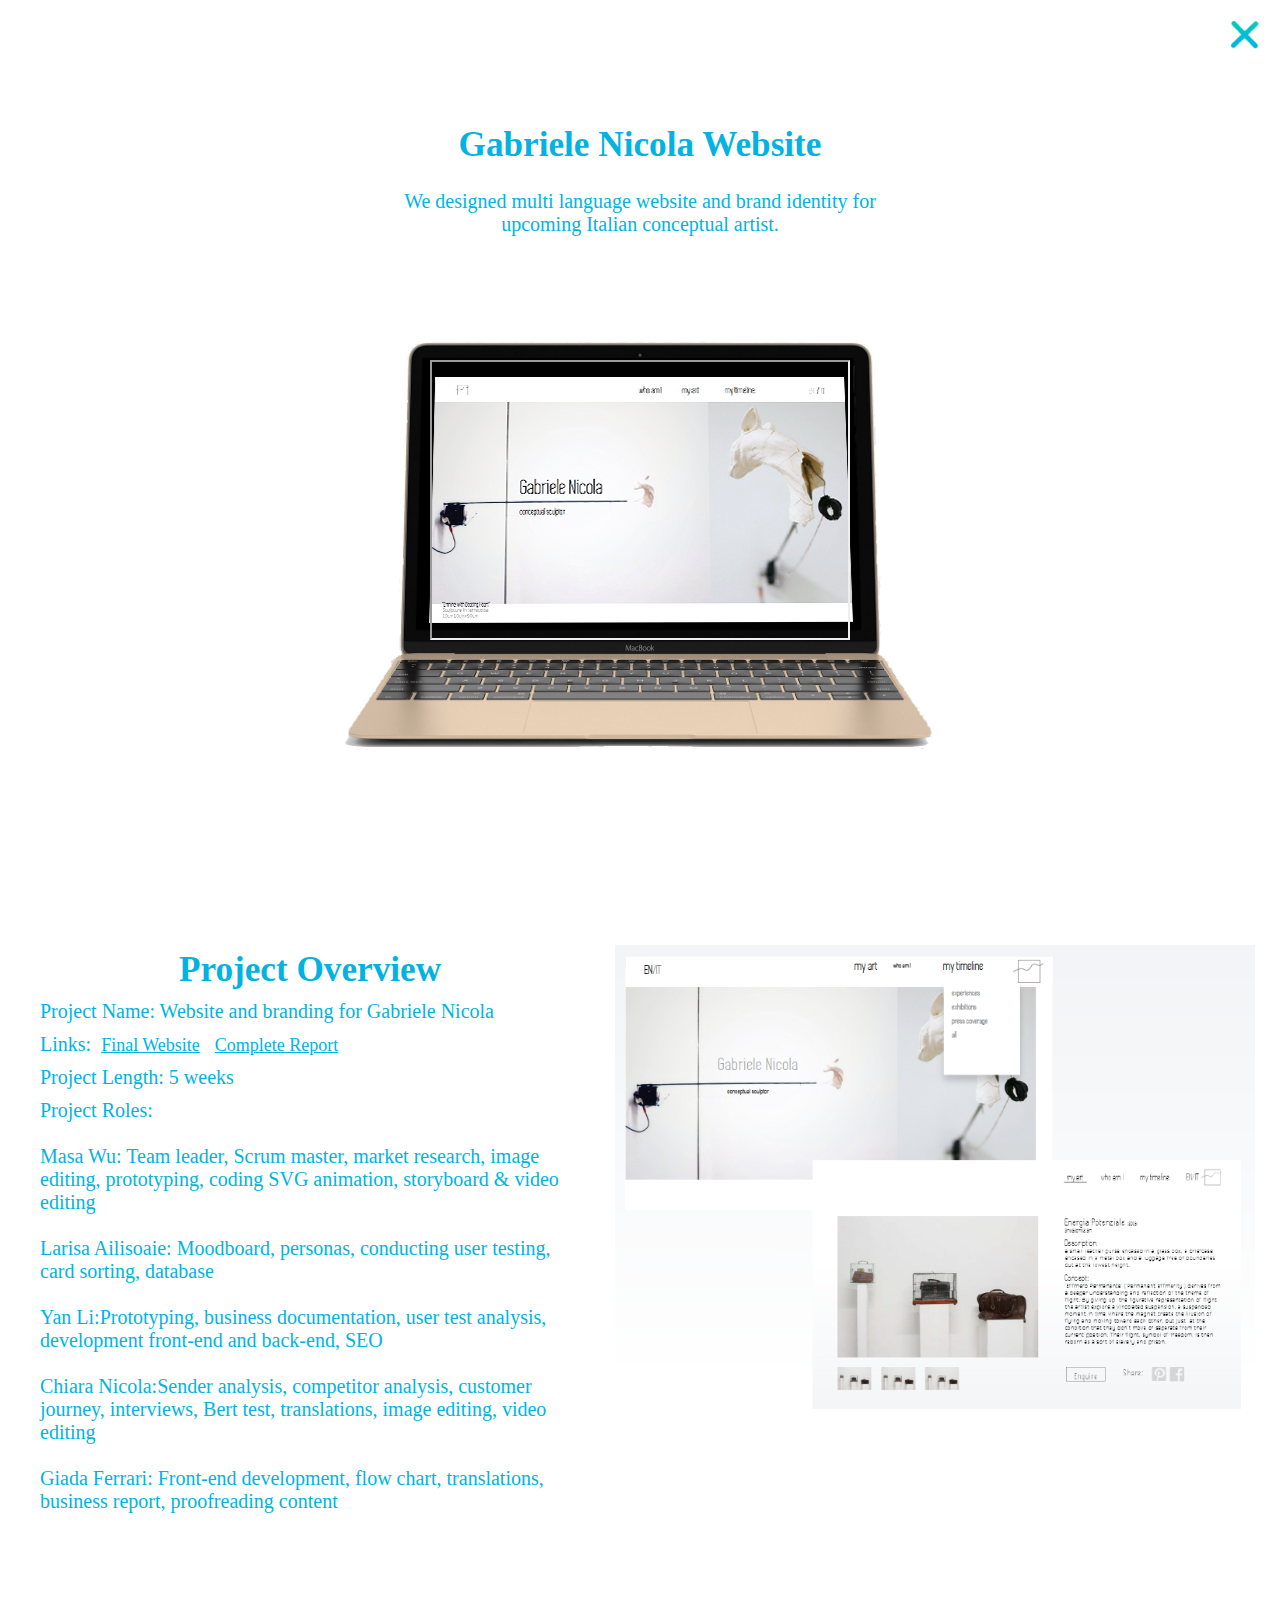
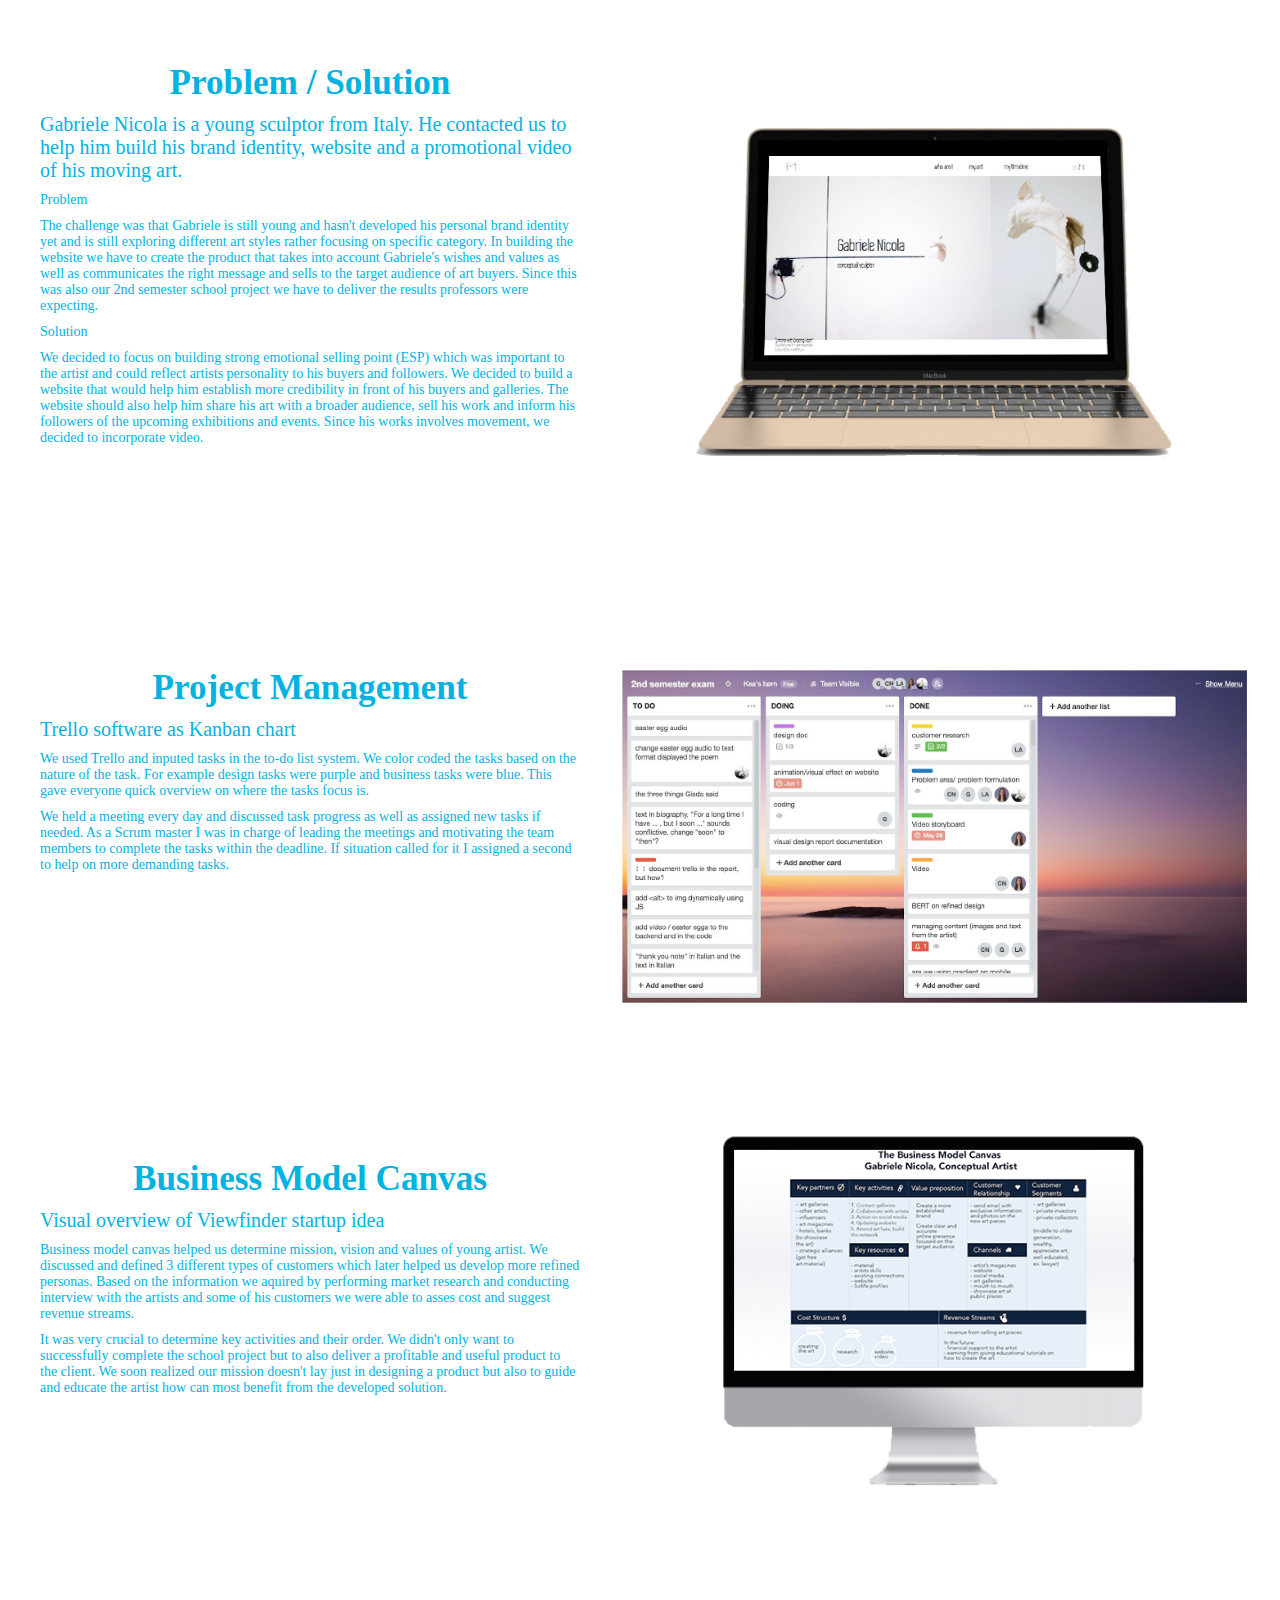
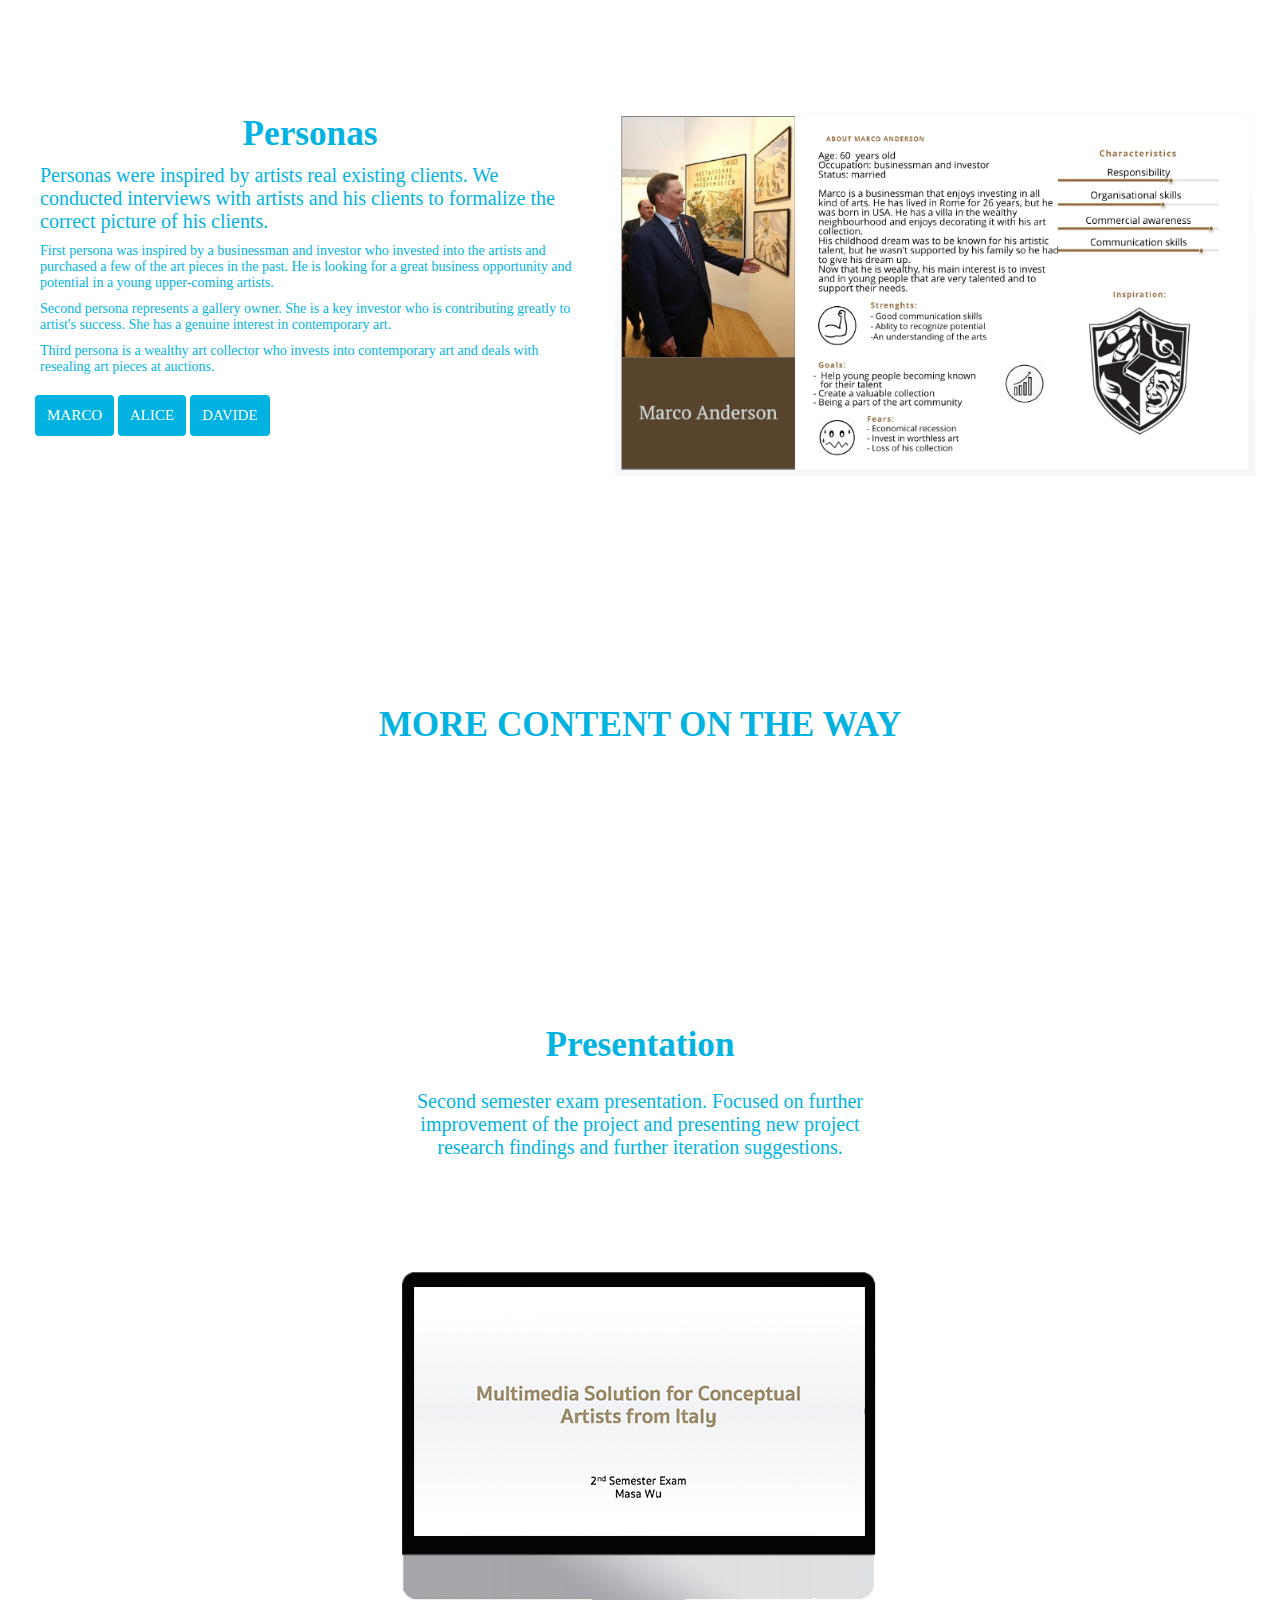
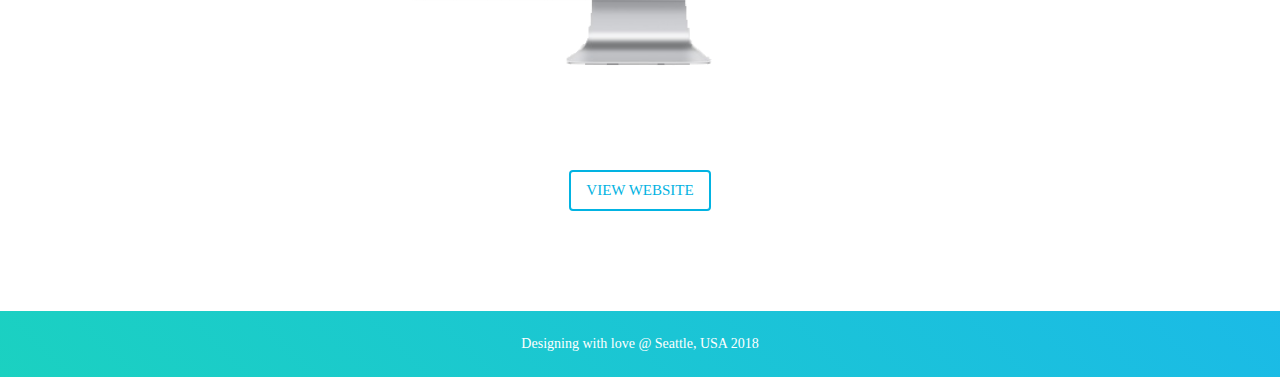
==== commit b400c7cf: "report added gabriele nicola, presentation changed to smaller file viewfinders" ====
--- a/gabrielenicola.html
+++ b/gabrielenicola.html
@@ -16,7 +16,7 @@
 
 <body>
     <a href="index.html#portfolio"><img src="images/close.png" alt="cross to close the page" class="close-me"></a>
-
+    <div class="space"></div>
     <div class="intro">
         <div class="heading">
             <h1>Gabriele Nicola Website</h1>
@@ -40,7 +40,8 @@
             <a class="huset-link" href="https://xd.adobe.com/view/60df6885-31ab-4c27-8f8a-3a04c19e7b34/" target="_blank">Hi-fidelity prototype design 1</a><br>
              <a class="huset-link" href="https://xd.adobe.com/view/60df6885-31ab-4c27-8f8a-3a04c19e7b34/" target="_blank">Hi-fidelity prototype design 2</a><br>
 -->
-             <a class="huset-link" href="http://masawudesign.dk/kea/gabrielenicola/" target="_blank">Final Website</a></h3>
+             <a class="huset-link" href="http://masawudesign.dk/kea/gabrielenicola/" target="_blank">Final Website</a>
+             <a class="huset-link" href="images/presentation/gabriele-nicola-report.pdf" target="_blank">Complete Report</a></h3>
 
             <h3>Project Length: 5 weeks</h3>
             <h3>Project Roles:<br>
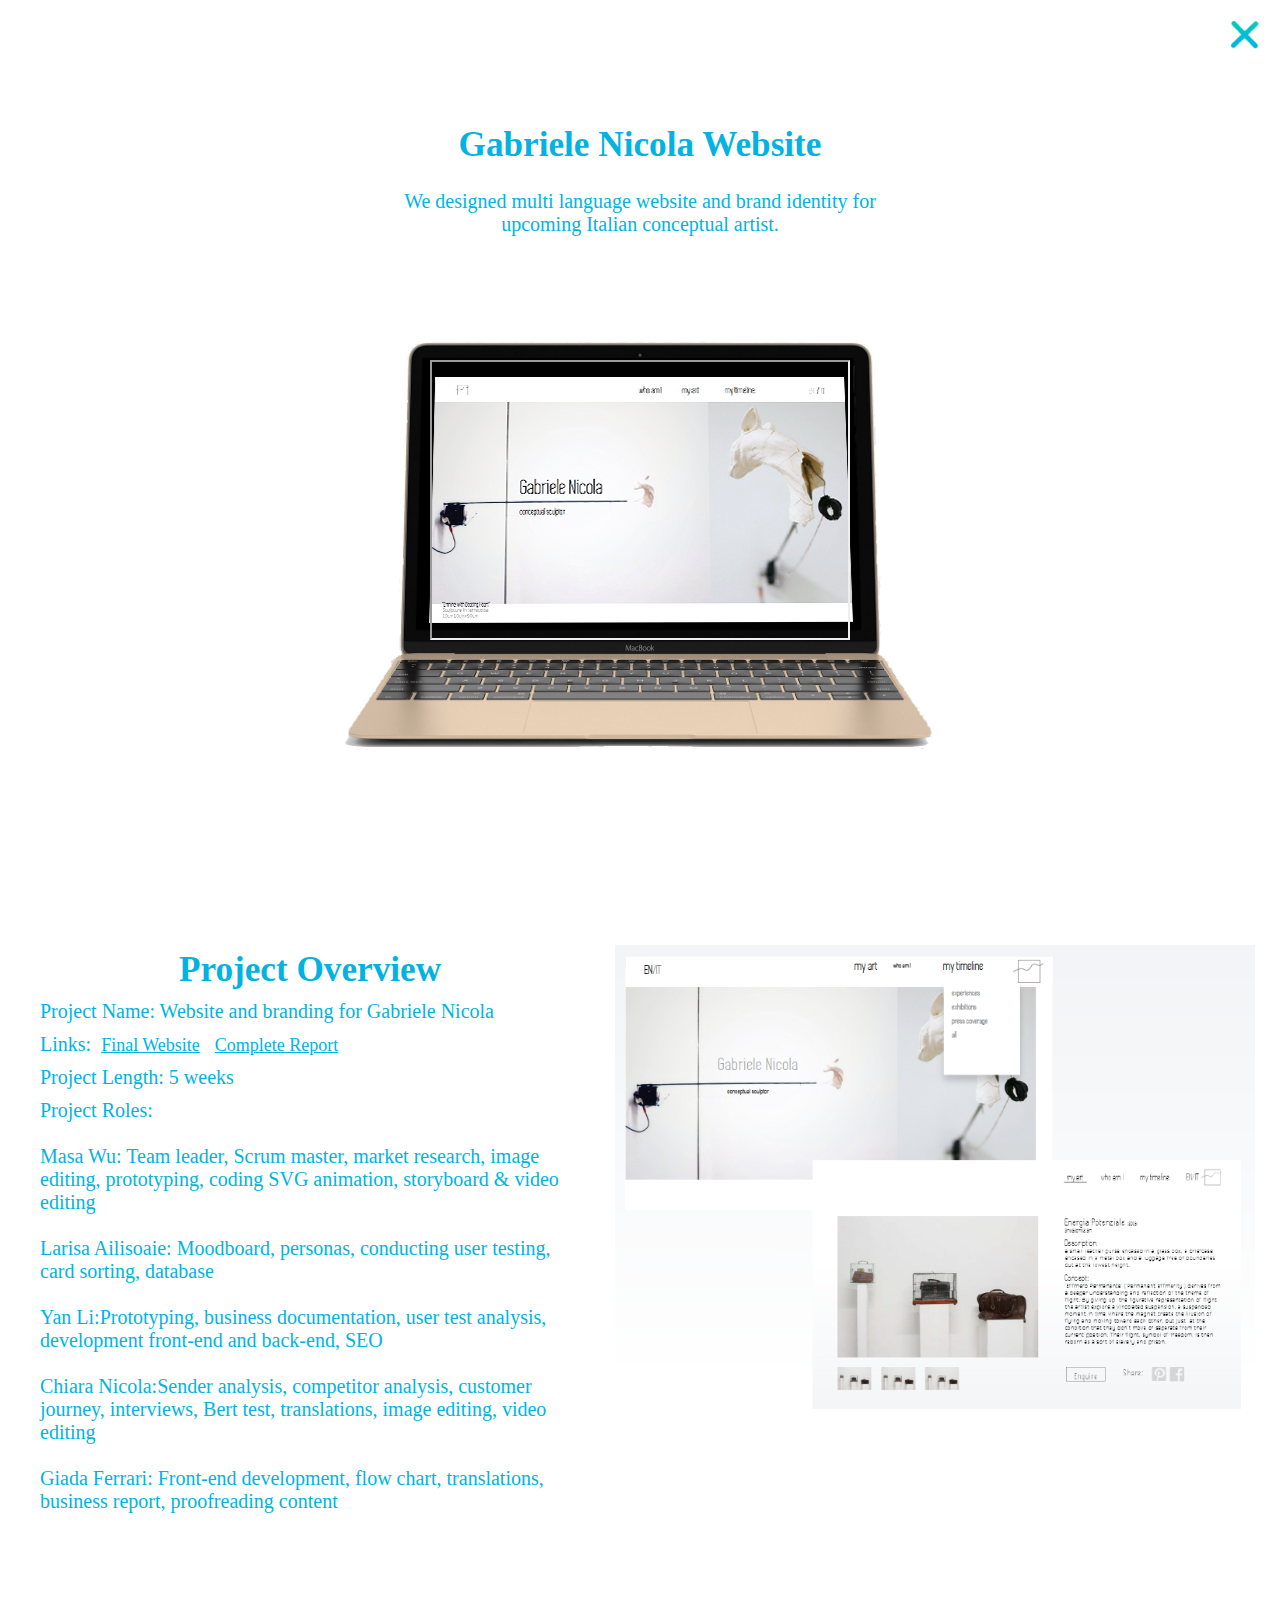
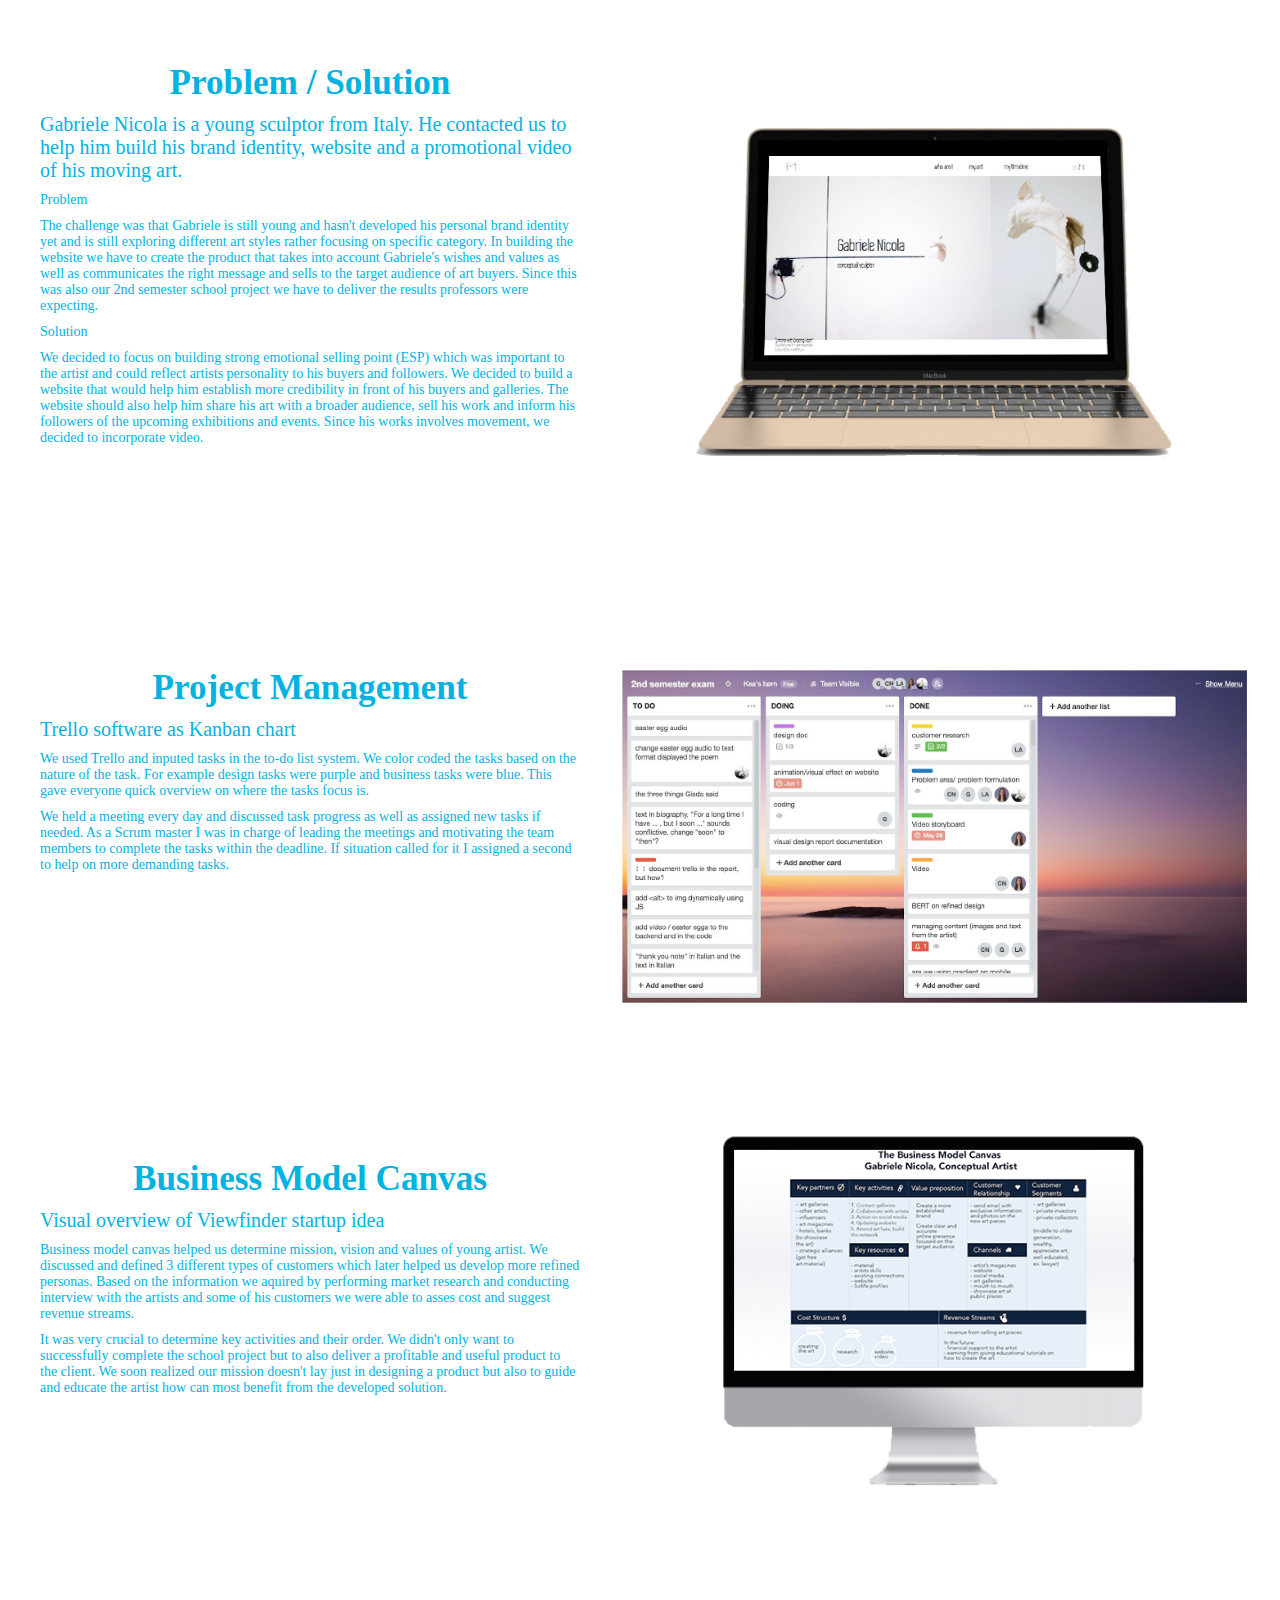
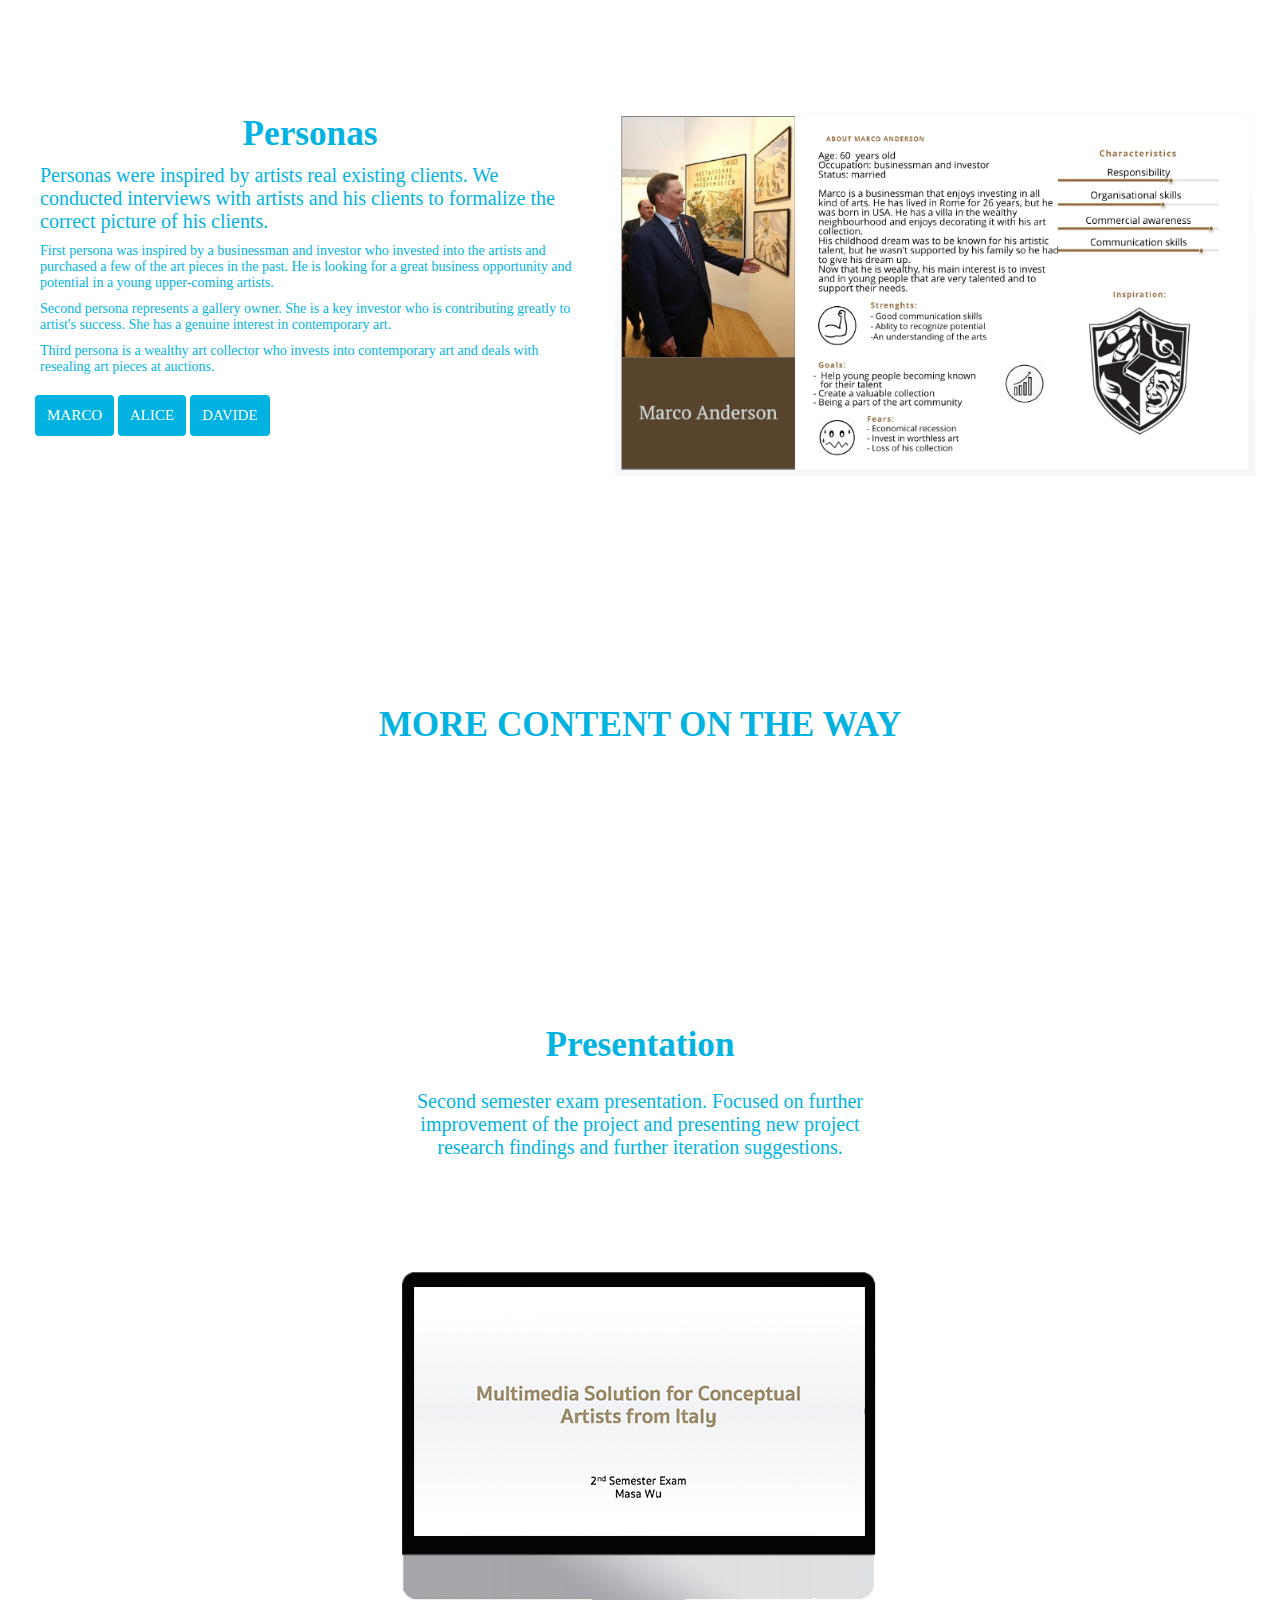
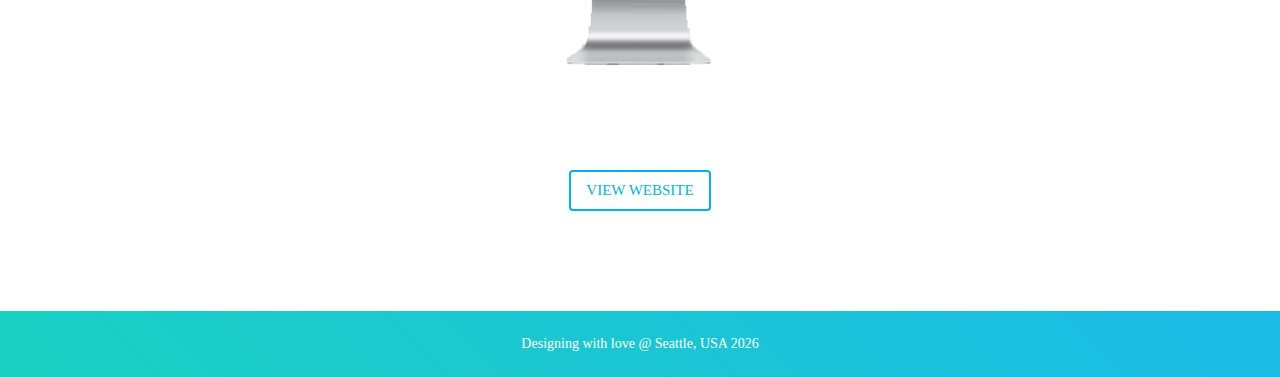
==== commit d486aeec: "automatic date footer Java script, content update homepage" ====
--- a/gabrielenicola.html
+++ b/gabrielenicola.html
@@ -331,8 +331,8 @@
             <div class="space"></div>
     </div>
     <footer class="subpage">
-        <p>Designing with love @ Seattle, USA 2018</p>
+        <p id="demo"></p>
     </footer>
-    <script src="js/script4.js"></script>
+    <script src="js/script-gn.js"></script>
 </body>
 </html>
--- a/css/style.css
+++ b/css/style.css
@@ -816,7 +816,7 @@
 /* Position the "next button" to the right */
 .next, .next2, .next3 {
   right: 0;
-  border-radius: 3px 0 0 3px;
+  border-radius: 0 3px 3px 0;
 }
 
 /* On hover, add a black background color with a little bit see-through */
@@ -873,7 +873,7 @@
         margin: 50px 0;
     }
     .slideshow-container, .slideshow-container2, .slideshow-container3 {
-  width: 100vw;
+/*  width: 100vw;*/
         margin: 0;
 }
     .resume{
@@ -896,6 +896,16 @@
 }
 
 @media only screen and (max-width: 700px) {
+
+/*    background hero image remove zoom-in bug */
+    .home-img {
+        background-attachment: scroll;
+    }
+/* arrows bug on slide show box alignment */
+    .slideshow-container, .slideshow-container2, .slideshow-container3 {
+         width: 100vw;
+    }
+
     .padding {
         padding: 0;
     }
@@ -981,7 +991,7 @@
     }
 
     .white-circle {
-        width: auto;
+        width: 95%;
         border-radius: 0;
     }
 
@@ -1077,6 +1087,11 @@
         left: 40%;
         font-size: 15px;
     }
+
+/*    // remove buttons on slick, to avoid horizontal scroll  */
+    button.slick-arrow {
+        display: none !important;
+    }
 }
 
 @keyframes slideMeRight {
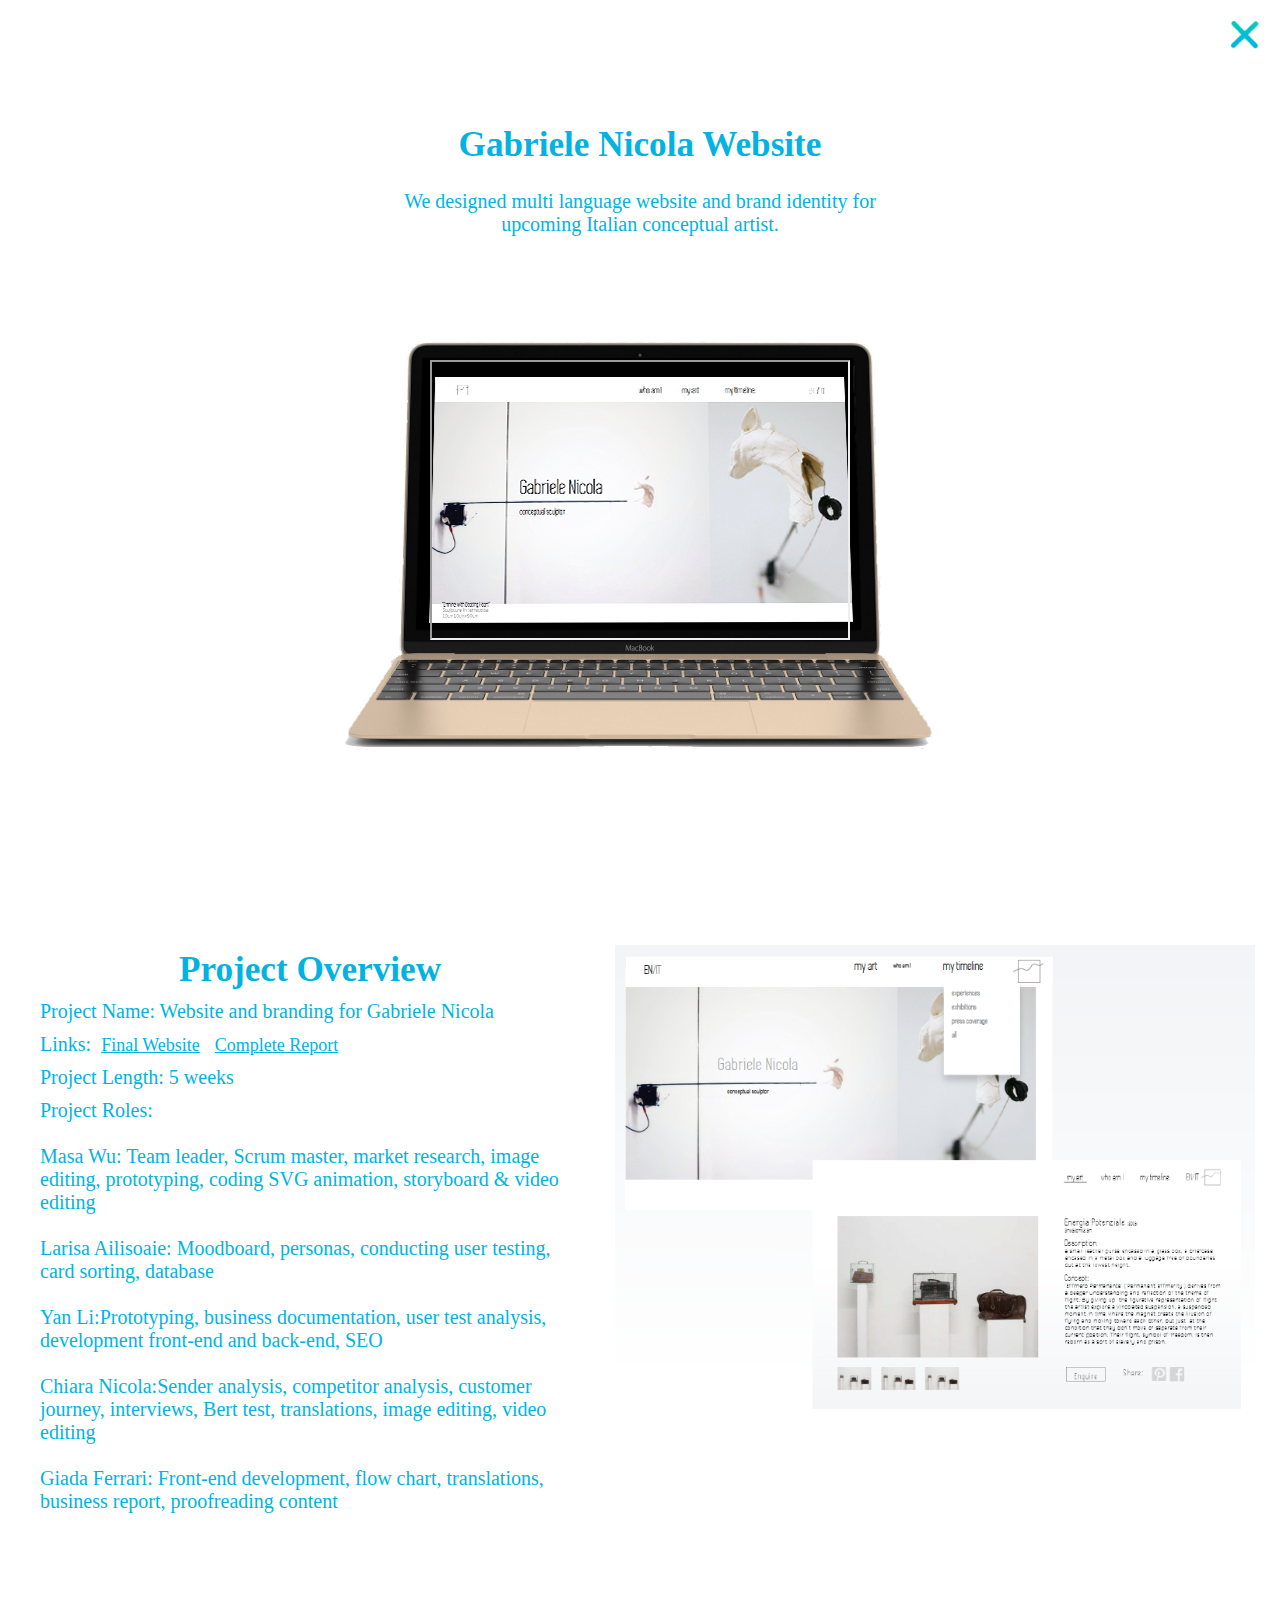
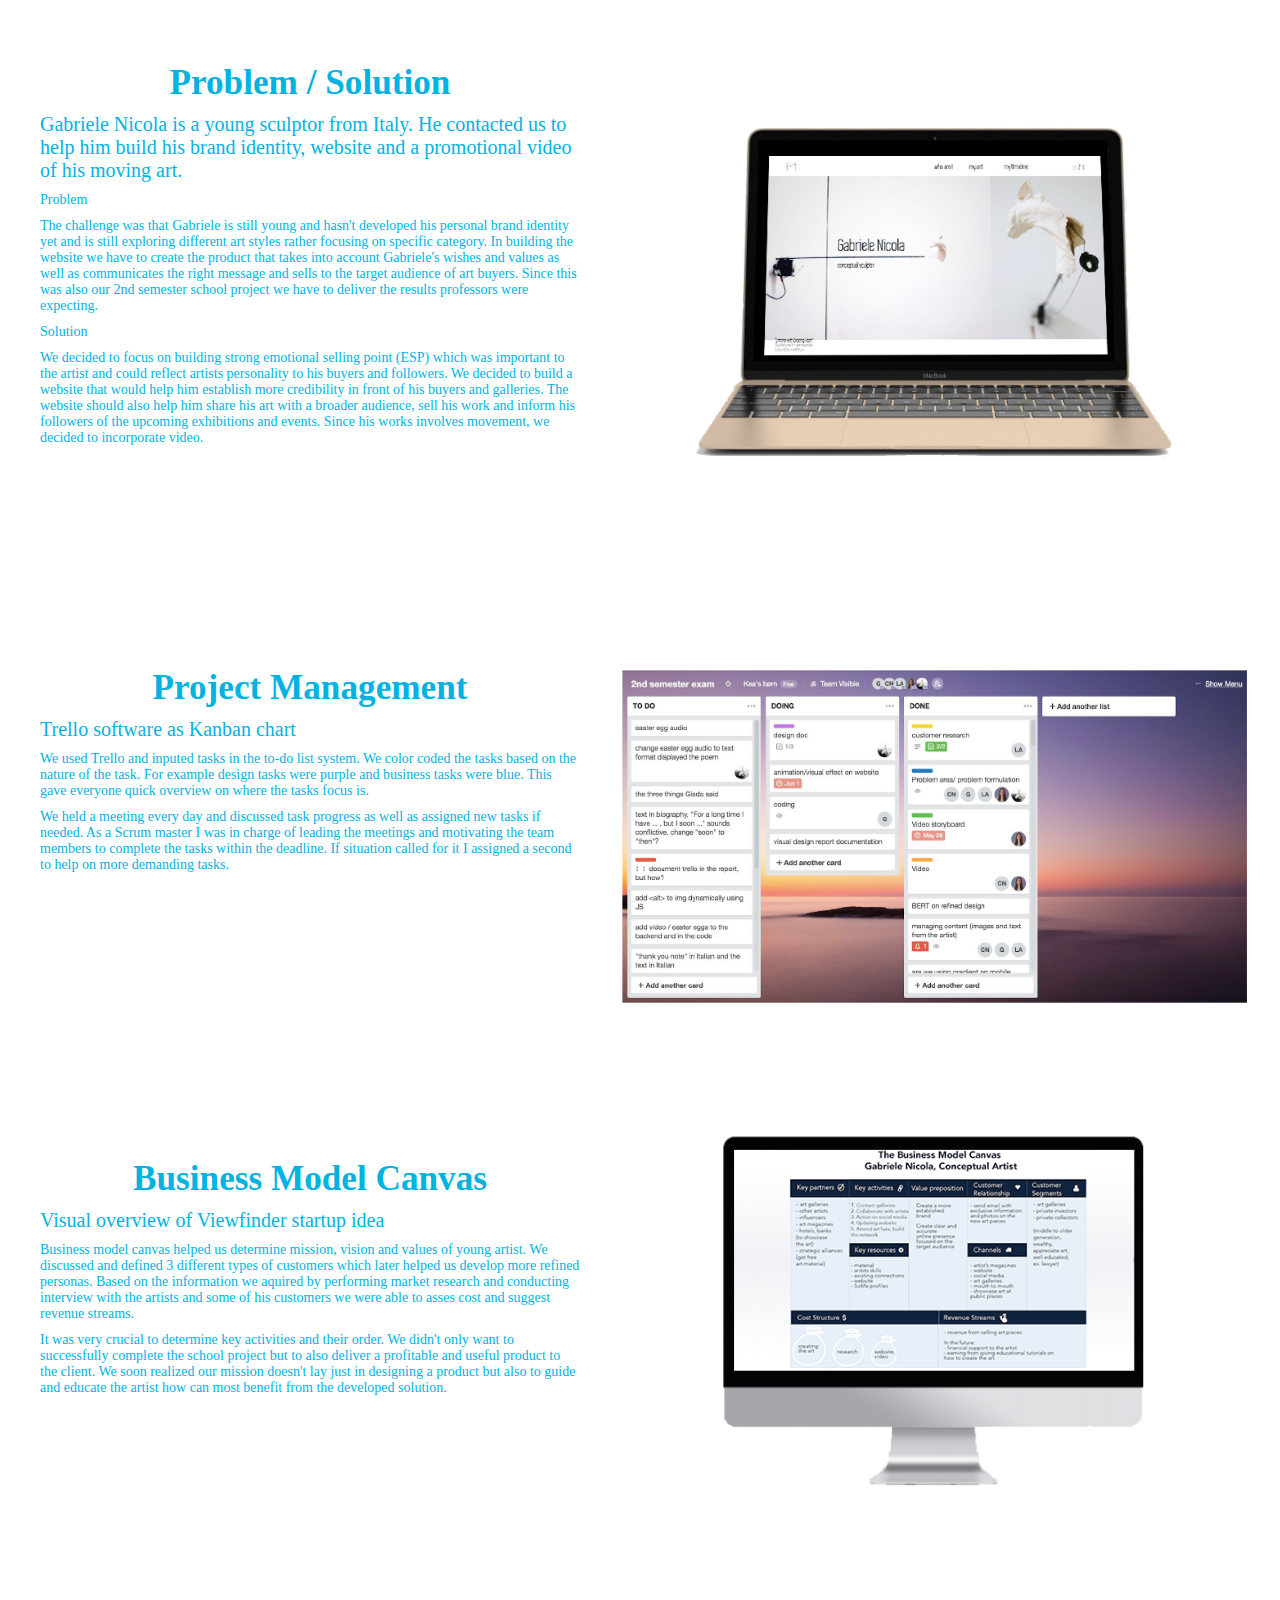
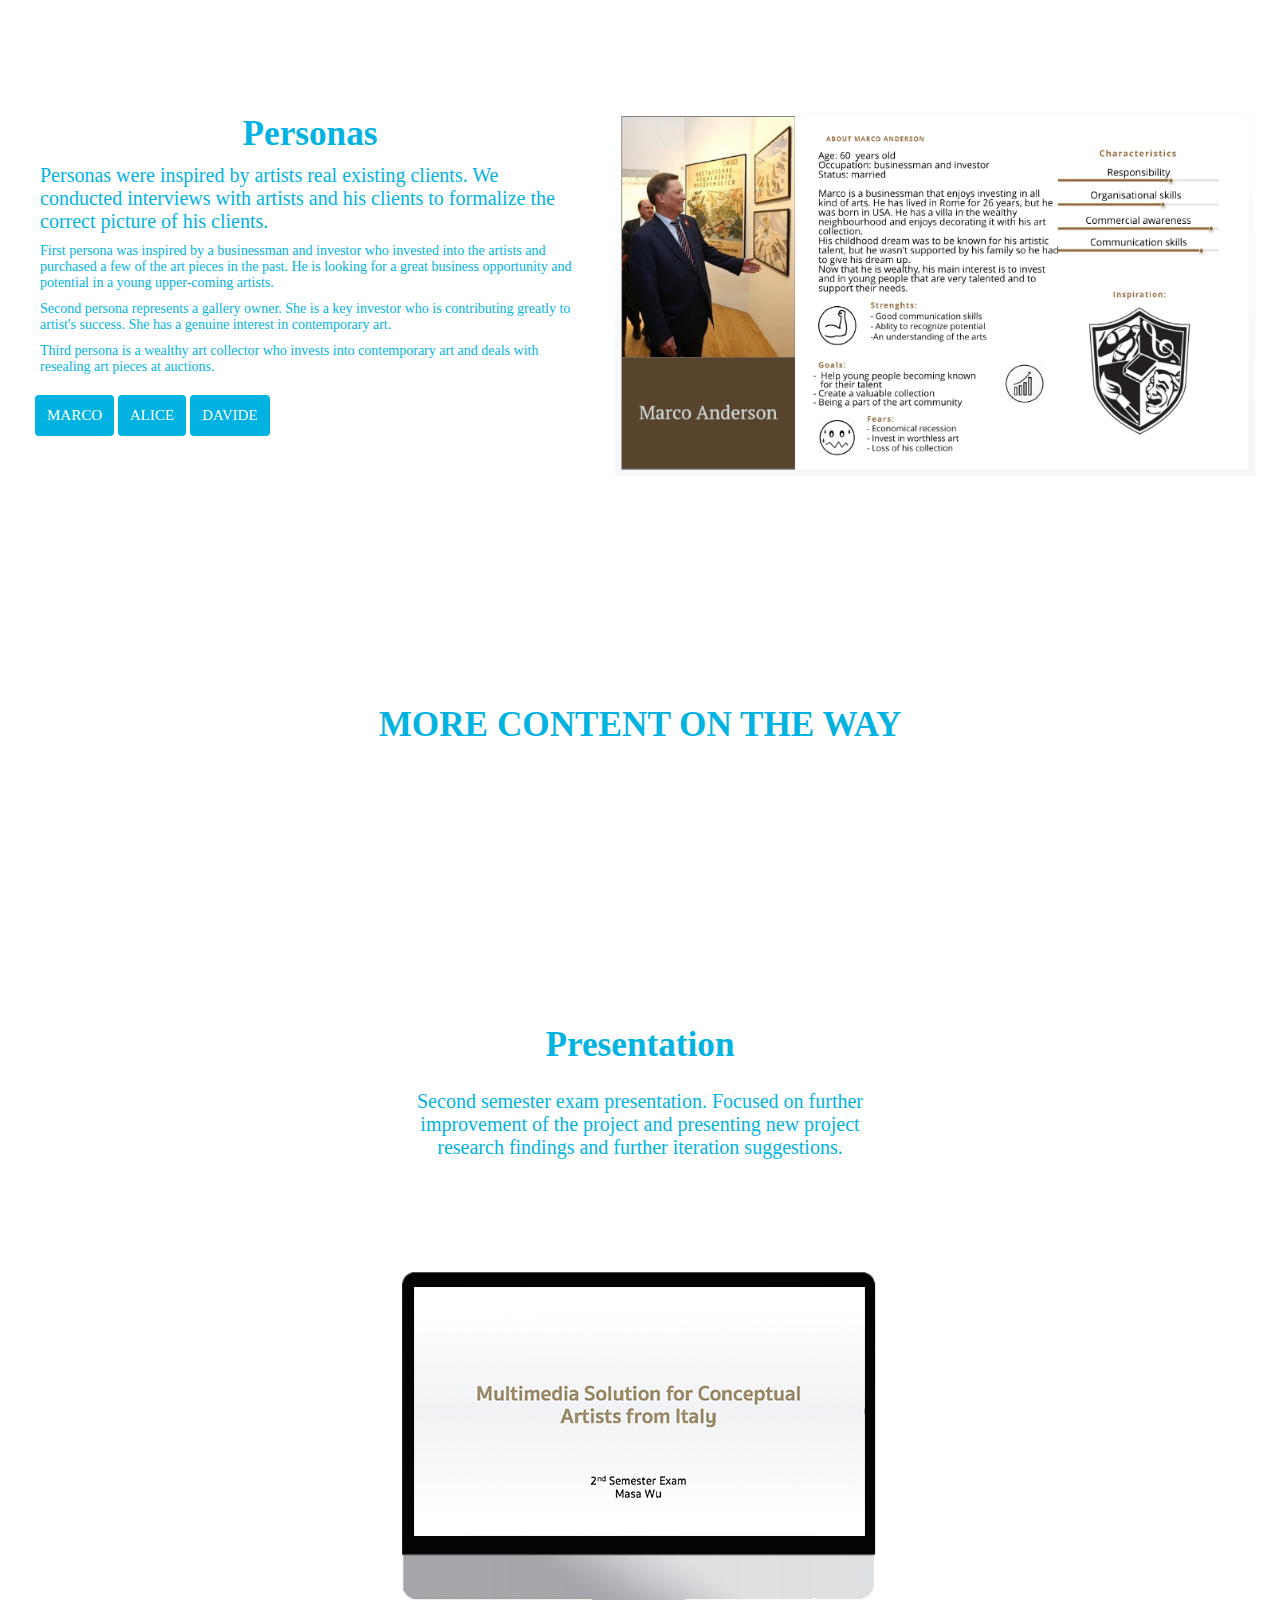
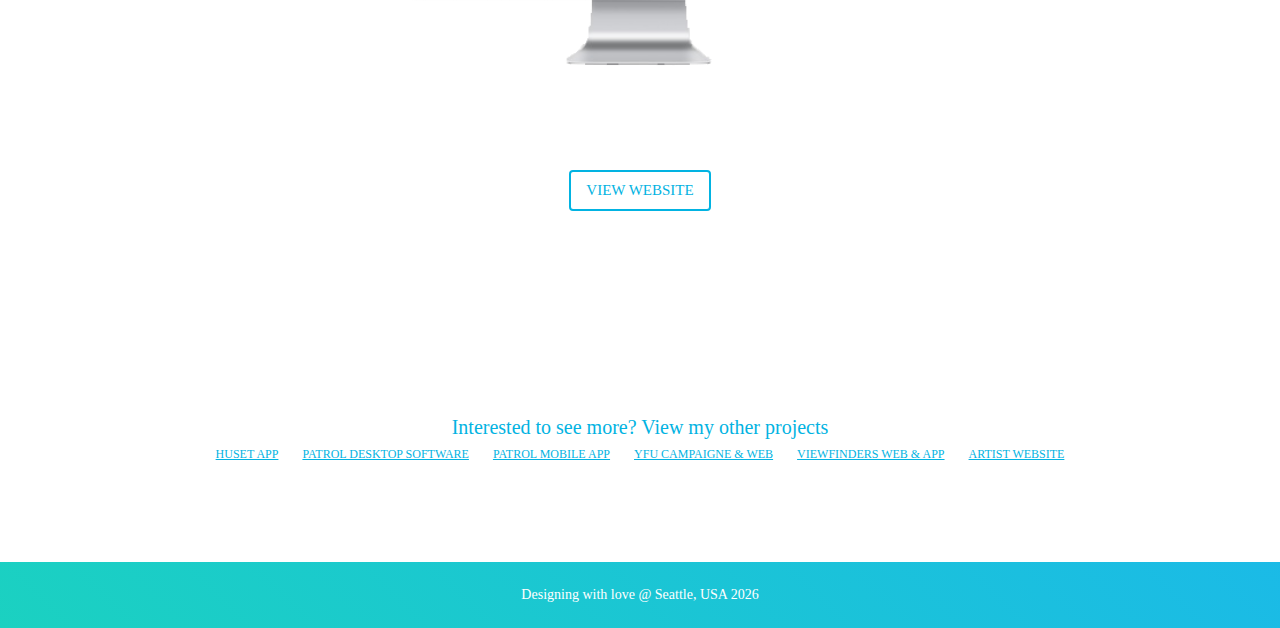
==== commit 657e73e5: "project links at the bottom of project pages" ====
--- a/gabrielenicola.html
+++ b/gabrielenicola.html
@@ -329,6 +329,21 @@
         <a href="http://masawudesign.dk/kea/gabrielenicola/" target="_blank" class="cv-btn">VIEW WEBSITE</a>
             </div>
             <div class="space"></div>
+            <div class="space"></div>
+            <div class="container-project-links">
+            <h3>Interested to see more? View my other projects</h3>
+            <ul>
+                <li class="project-links">
+                    <a href="huset.html">HUSET APP</a>
+                    <a href="patrol-desktop.html">PATROL DESKTOP SOFTWARE</a>
+                    <a href="patrol-mobile.html">PATROL MOBILE APP</a>
+                    <a href="yfu.html">YFU CAMPAIGNE & WEB</a>
+                    <a href="viewfinders.html">VIEWFINDERS WEB & APP</a>
+                    <a href="gabrielenicola.html">ARTIST WEBSITE</a>
+                </li>
+            </ul>
+            </div>
+            <div class="space"></div>
     </div>
     <footer class="subpage">
         <p id="demo"></p>
--- a/css/style.css
+++ b/css/style.css
@@ -71,21 +71,29 @@
     padding: 20px 30px;
     z-index: 1000;
 }
-
-nav {
-    display: inline-block;
+nav{
     float: right;
 }
 
-nav a {
-    color: #fff;
-    display: inline-block;
-    padding: 10px;
-}
-
-nav a:hover {
-    color: #e7e7e7;
-}
+nav li{
+      display:table-cell;
+}
+
+nav a{
+        padding:10px 20px;
+        display:inline-block;
+        color:white;
+        text-decoration:none;
+        transition:all 0.3s ease-in-out;}
+
+nav a:hover{
+          color:white;
+        }
+
+.active-nav{
+         color:#fff;
+         border-bottom:3px solid #fff;
+        }
 
 /* logo magic */
 .text {
@@ -247,6 +255,22 @@
     float: right;
     transition: all 0.8s;
     cursor: pointer;
+}
+
+/* project links */
+
+.project-links a {
+    color: #02B3E2;
+    text-decoration: underline;
+    padding: 10px;
+}
+
+.project-links a:hover{
+    color: #02CBBB;
+    text-decoration: none;
+}
+.container-project-links {
+    text-align: center;
 }
 
 
@@ -707,6 +731,10 @@
 
 /* HUSET SUBPAGE */
 /* videos */
+    .patrol-vid {
+        max-width: 740px;
+    }
+
 .huset-clip {
     position: absolute;
     width: 188px;
@@ -1051,7 +1079,6 @@
     .slideMeRight {
         animation: slideMeRight 1s ease forwards;
     }
-
     /* HUSET */
     .intro-img {
       width: 320px;
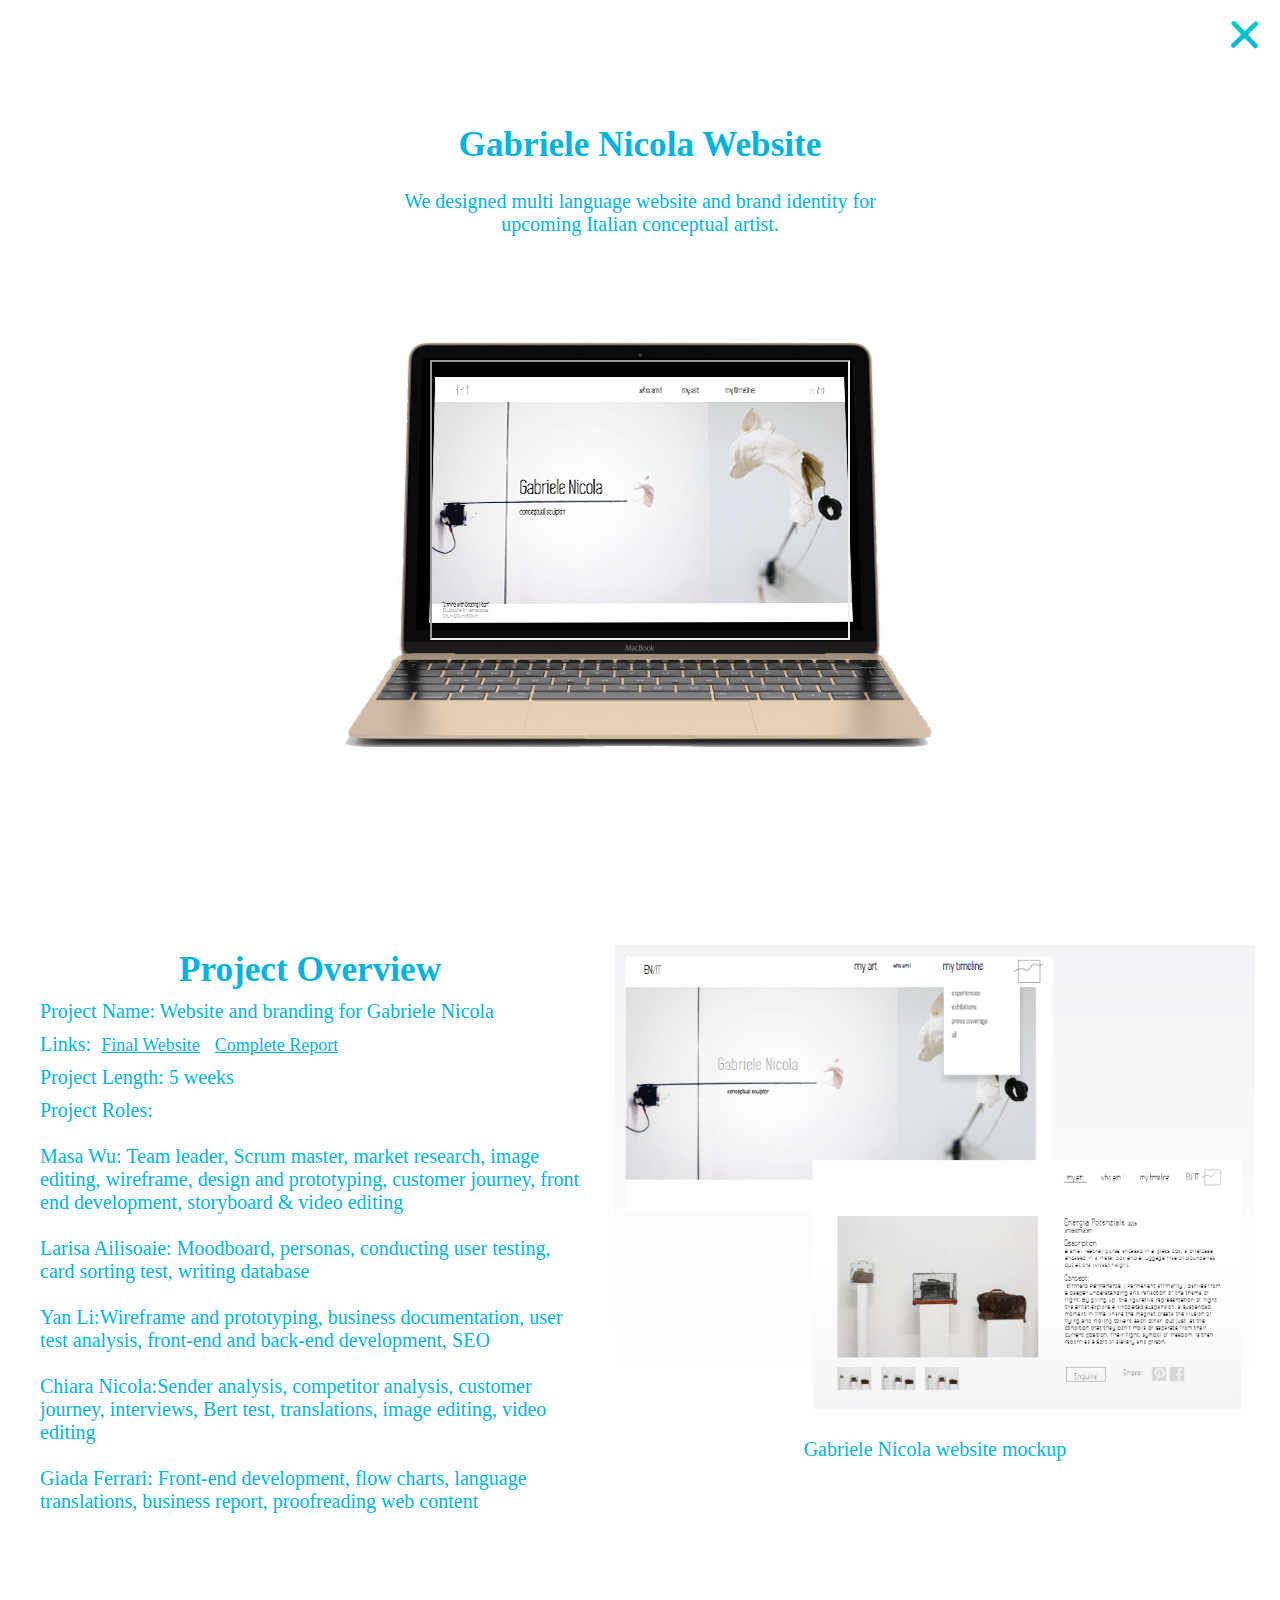
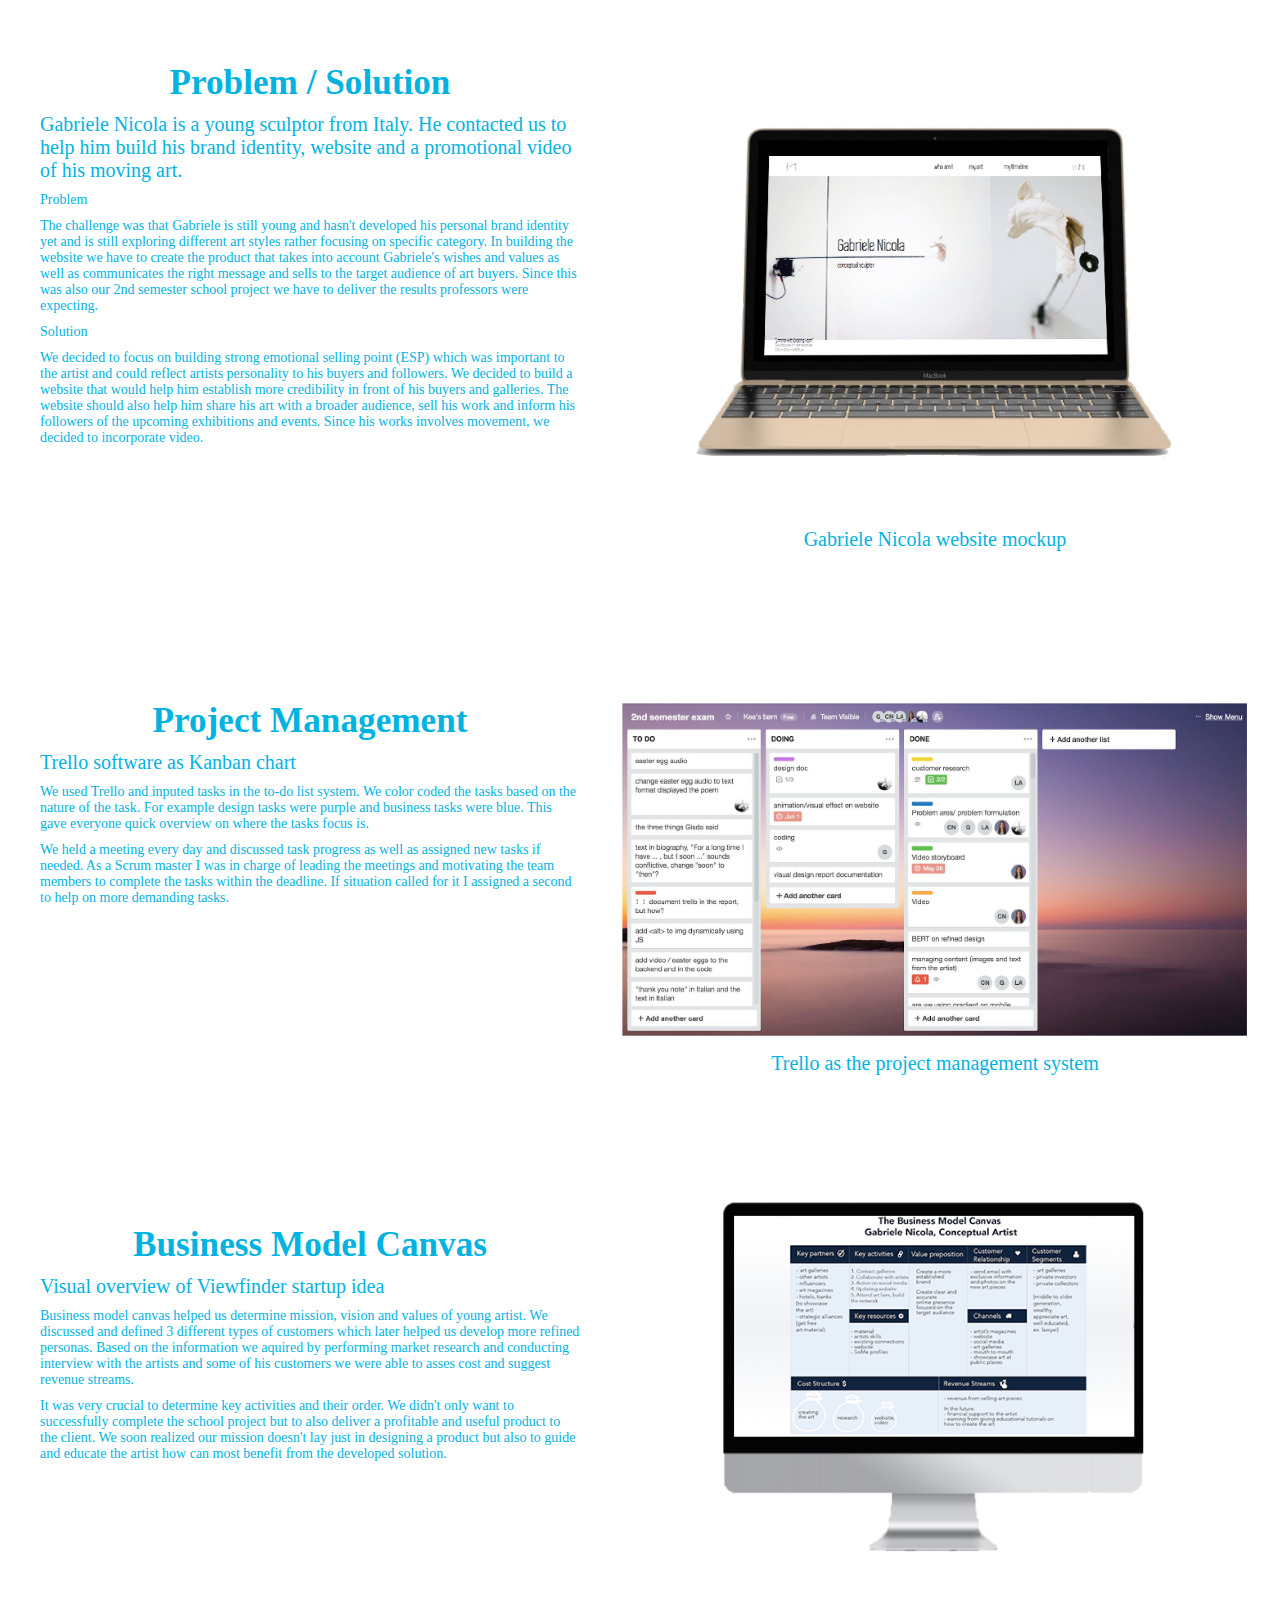
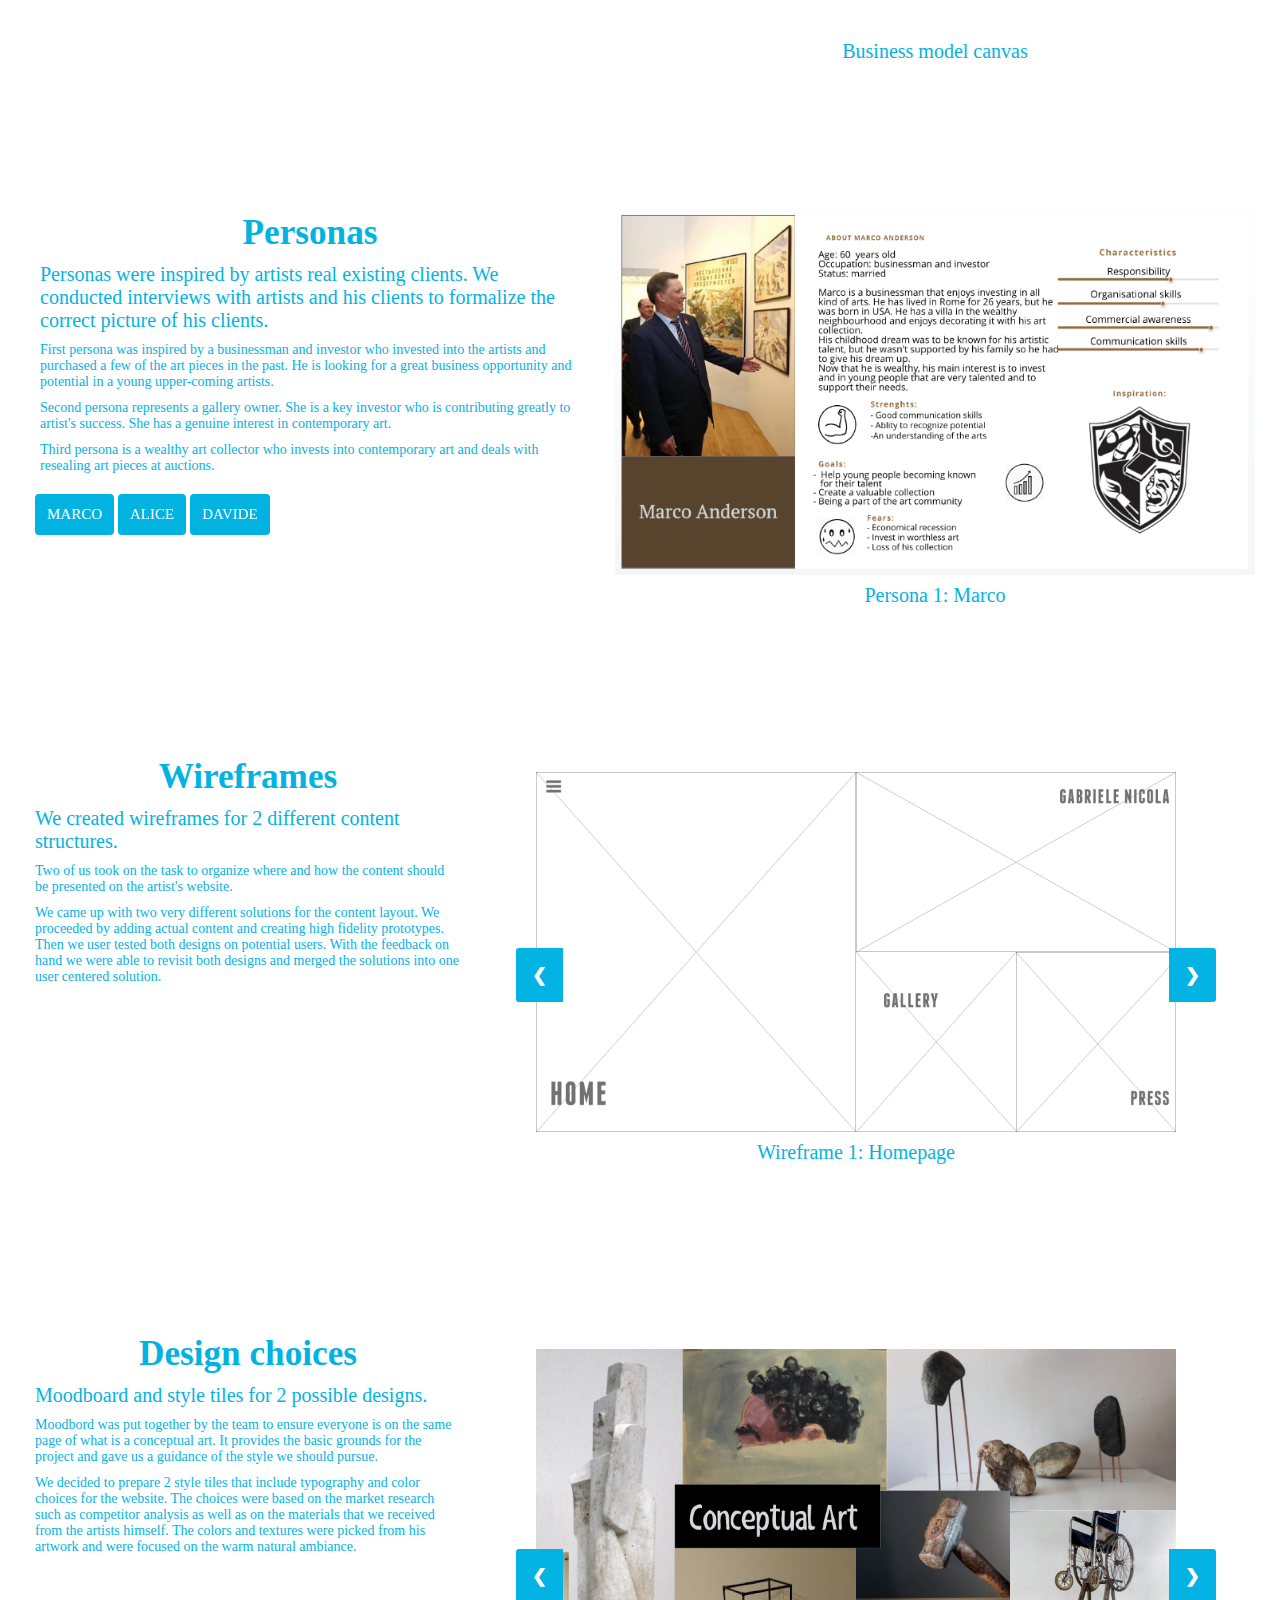
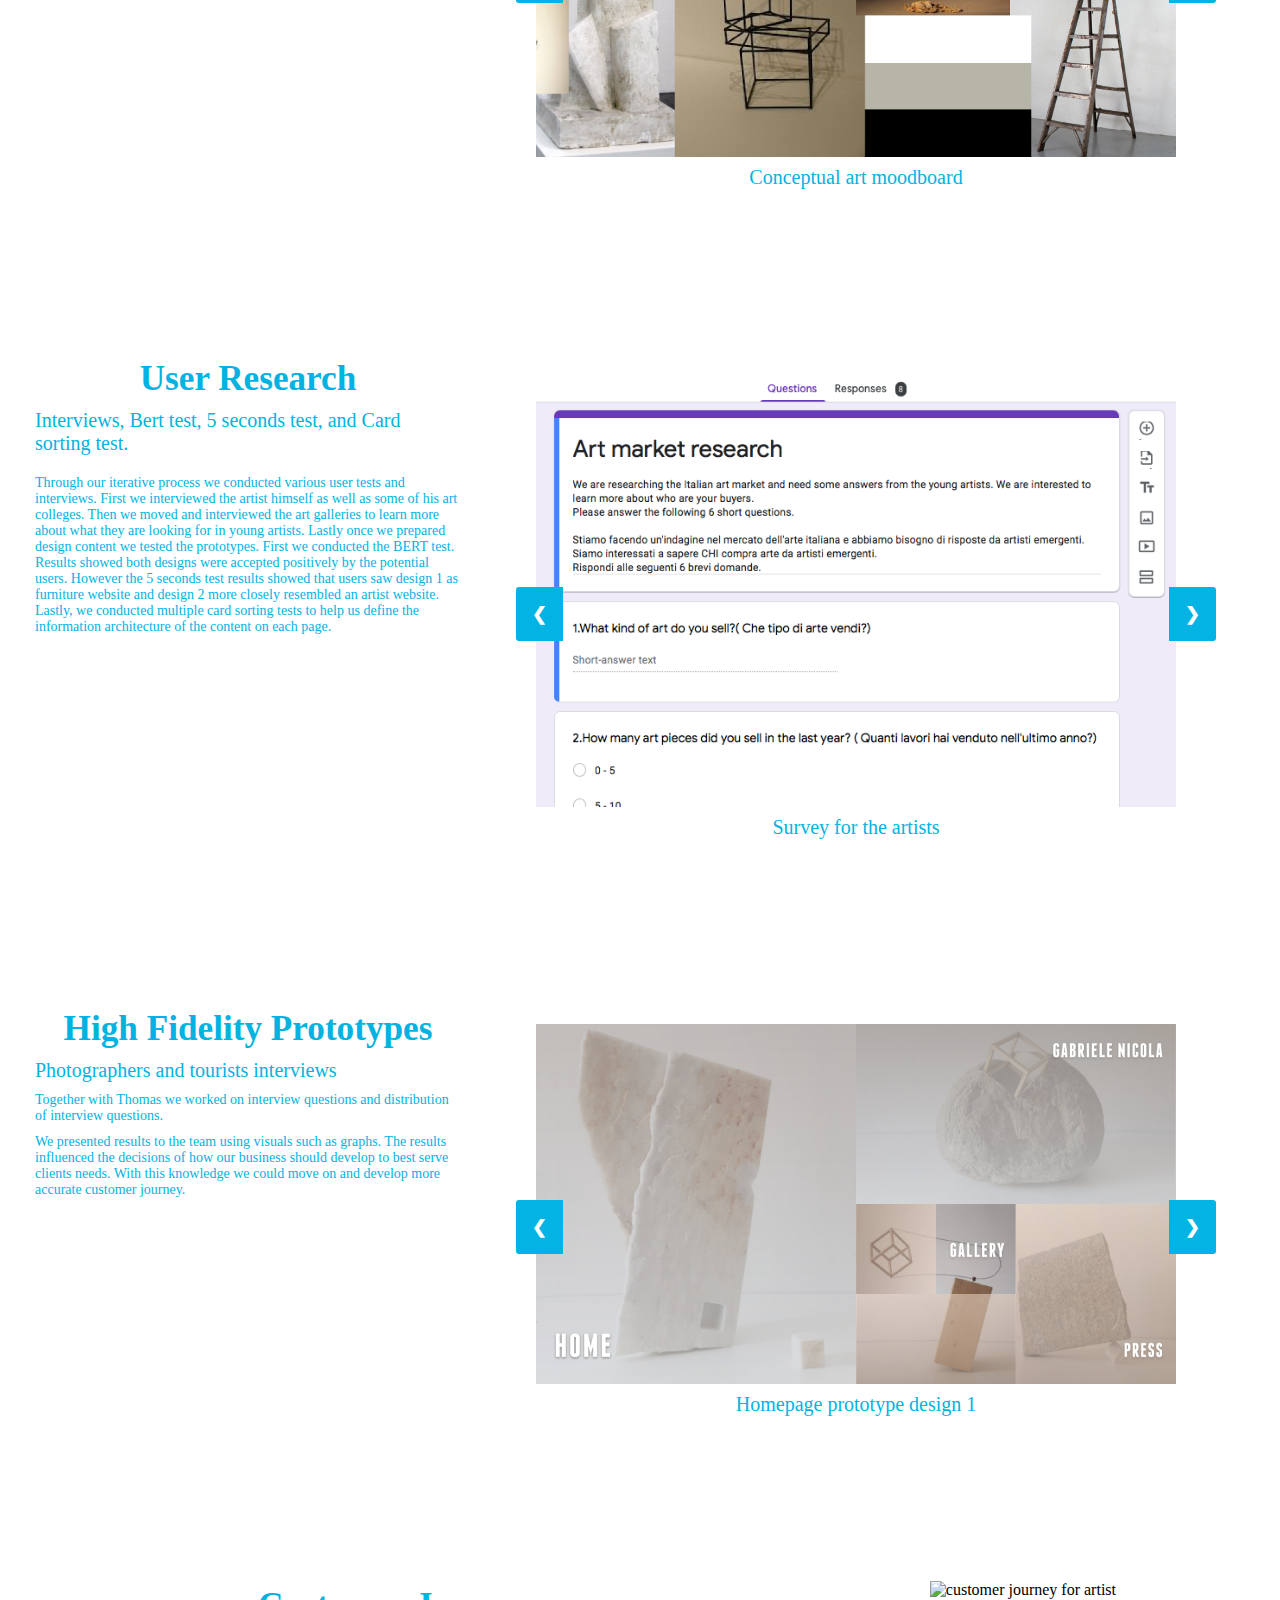
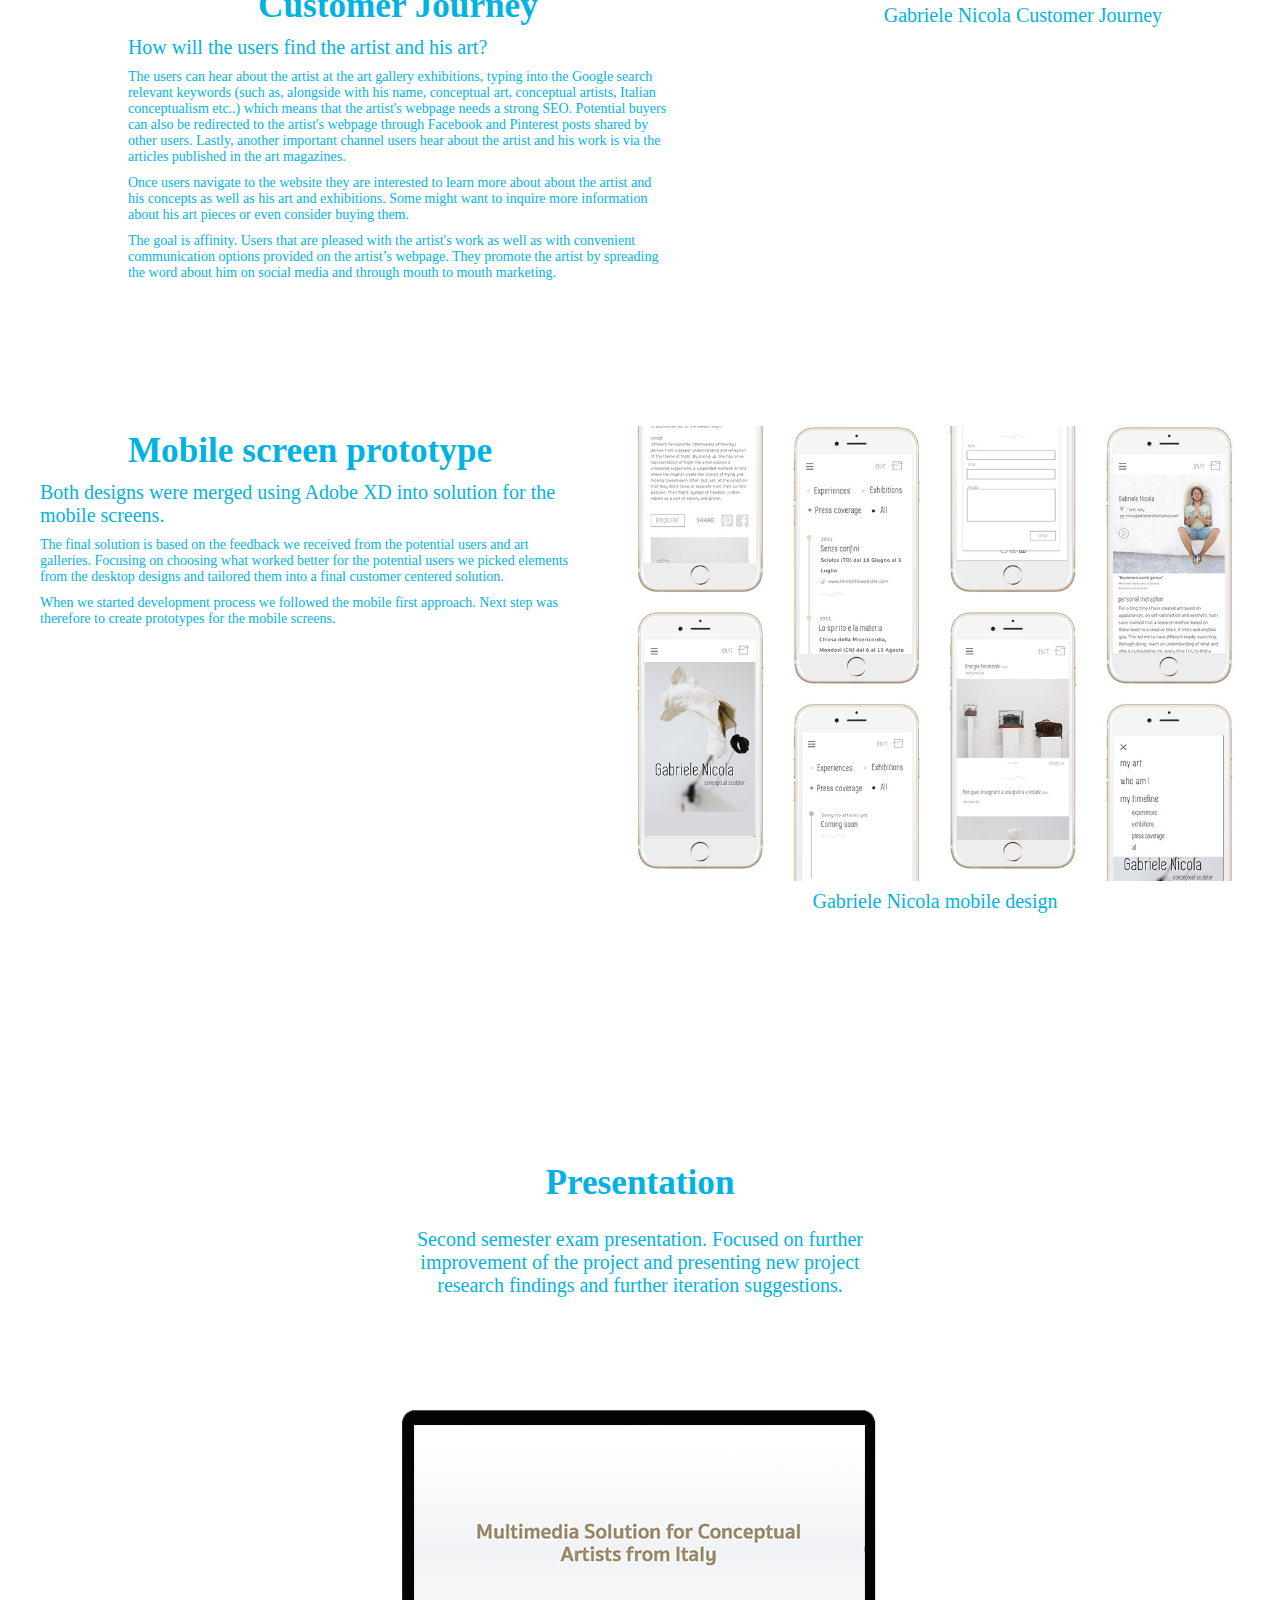
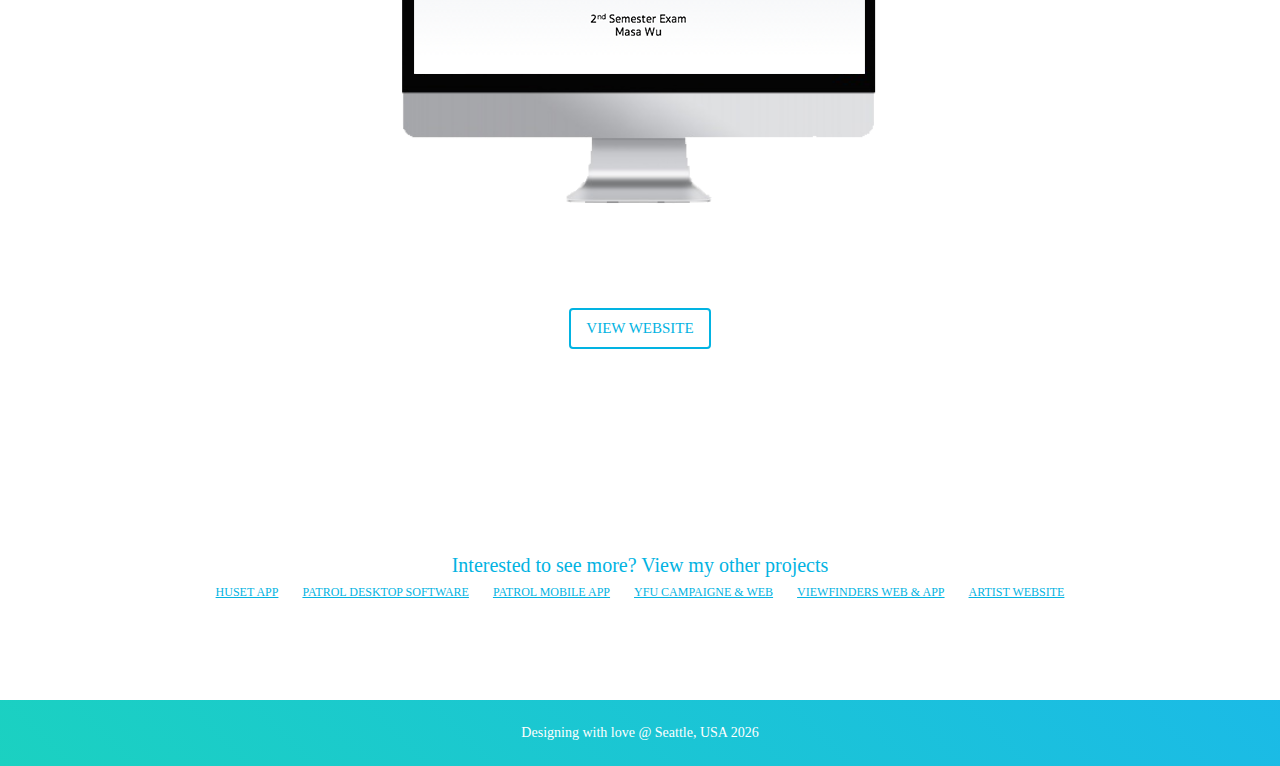
==== commit f06a70c9: "figcaptions added, artist wp finalized" ====
--- a/gabrielenicola.html
+++ b/gabrielenicola.html
@@ -40,20 +40,21 @@
             <a class="huset-link" href="https://xd.adobe.com/view/60df6885-31ab-4c27-8f8a-3a04c19e7b34/" target="_blank">Hi-fidelity prototype design 1</a><br>
              <a class="huset-link" href="https://xd.adobe.com/view/60df6885-31ab-4c27-8f8a-3a04c19e7b34/" target="_blank">Hi-fidelity prototype design 2</a><br>
 -->
-             <a class="huset-link" href="http://masawudesign.dk/kea/gabrielenicola/" target="_blank">Final Website</a>
+             <a class="huset-link" href="https://masawudesign.com/gabrielenicola/" target="_blank">Final Website</a>
              <a class="huset-link" href="images/presentation/gabriele-nicola-report.pdf" target="_blank">Complete Report</a></h3>
 
             <h3>Project Length: 5 weeks</h3>
             <h3>Project Roles:<br>
-            <br><strong>Masa Wu:</strong> Team leader, Scrum master, market research, image editing, prototyping, coding SVG animation, storyboard &amp; video editing<br>
-                <br><strong>Larisa Ailisoaie:</strong> Moodboard, personas, conducting user testing, card sorting, database<br>
-                <br><strong>Yan Li:</strong>Prototyping, business documentation, user test analysis, development front-end and back-end, SEO<br>
+            <br><strong>Masa Wu:</strong> Team leader, Scrum master, market research, image editing, wireframe, design and prototyping, customer journey, front end development, storyboard &amp; video editing<br>
+                <br><strong>Larisa Ailisoaie:</strong> Moodboard, personas, conducting user testing, card sorting test, writing database<br>
+                <br><strong>Yan Li:</strong>Wireframe and prototyping, business documentation, user test analysis, front-end and back-end development, SEO<br>
                 <br><strong>Chiara Nicola:</strong>Sender analysis, competitor analysis, customer journey, interviews, Bert test, translations, image editing, video editing<br>
-                <br><strong>Giada Ferrari:</strong> Front-end development, flow chart, translations, business report, proofreading content
+                <br><strong>Giada Ferrari:</strong> Front-end development, flow charts, language translations, business report, proofreading web content
             </h3>
         </div>
         <div class="resume huset-txt">
             <img src="images/gabriele/project-overview-website.png" alt="mockup of the interface design for huset web app" class="resume-img">
+            <figcaption>Gabriele Nicola website mockup</figcaption>
         </div>
     </section>
 
@@ -73,6 +74,7 @@
         </div>
         <div class="resume huset-txt">
             <img class="intro-img" src="images/gabriele/gabriele-nicola-mock.png" alt="viewfinders app mockup">
+            <figcaption>Gabriele Nicola website mockup</figcaption>
         </div>
     </section>
 
@@ -92,6 +94,7 @@
         </div>
         <div class="resume huset-txt hight-scroll">
             <img src="images/gabriele/gabriele-project-management.png" alt="kanban chart" class="resume-img yfu-full-img">
+            <figcaption>Trello as the project management system</figcaption>
         </div>
     </section>
 
@@ -110,6 +113,7 @@
         </div>
         <div class="resume huset-txt">
             <img src="images/gabriele/business-model-canvas-gab.png" alt="business model canvas" class="resume-img yfu-full-img">
+            <figcaption>Business model canvas</figcaption>
         </div>
     </section>
 
@@ -135,88 +139,126 @@
         </div>
         <div class="resume huset-txt">
             <img src="images/gabriele/persona1.png" alt="Marco businessman persona" class="resume-img marco-persona">
+            <figcaption class="persona1">Persona 1: Marco</figcaption>
             <img src="images/gabriele/persona2.png" alt="Alice persona" class="resume-img alice-persona gone">
+            <figcaption class="persona2 gone">Persona 2: Alice</figcaption>
             <img src="images/gabriele/persona3.png" alt="Davide persona" class="resume-img davide-persona gone">
-        </div>
-    </section>
-
-
-    <!--
-    <div class="space"></div>
-    <section class="about">
-        <div class="about-me">
-            <h1>Graphic Design</h1>
-            <h3>Typography, color choices and personalized iconography</h3>
-            <p>Together with Poulina we worked on defining smart design choices based on Viewfinder's mission, vision and values as well as what best communicates to the target users.</p>
-            <p>On the right you can see the process and stages of the design: colors, typeface, icons, print elements. We started with very feminine colors and later decide to change design to dark purple and cyan which would communicate not only to the feminine target group but also to the professional target group of photographers. Photographers are a key element in our business model, therefore, the change of color theme was essential in order for both target groups to relate with the design.
+            <figcaption class="persona3 gone">Persona 3: Davide</figcaption>
+        </div>
+    </section>
+
+
+
+    <div class="space"></div>
+    <section class="about">
+        <div class="about-me">
+            <h1>Wireframes</h1>
+            <h3>We created wireframes for 2 different content structures.</h3>
+            <p>Two of us took on the task to organize where and how the content should be presented on the artist's website.</p>
+            <p>We came up with two very different solutions for the content layout. We proceeded by adding actual content and creating high fidelity prototypes. Then we user tested both designs on potential users. With the feedback on hand we were able to revisit both designs and merged the solutions into one user centered solution.
             </p>
         </div>
         <div class="slideshow-container resume">
             <div class="mySlides fade">
-            <img src="images/viewfinders/viewfinders-design-colors.png" alt="viewfinders design color choices" class="resume-img">
-            </div>
-            <div class="mySlides fade">
-            <img src="images/viewfinders/viewfinders-desing-typography.png" alt="design typography choices" class="resume-img">
-            </div>
-            <div class="mySlides fade">
-            <img src="images/viewfinders/viewfinders-desing-icons.png" alt="design iconography, icon design" class="resume-img">
-            </div>
-            <div class="mySlides fade">
-            <img src="images/viewfinders/viewfinder-new-color-design.png" alt="final color design" class="resume-img">
-            </div>
-            <div class="mySlides fade">
-            <img src="images/viewfinders/viewfinder-new-icon1-design.png" alt="final icon design" class="resume-img">
-            </div>
-            <div class="mySlides fade">
-            <img src="images/viewfinders/viewfinder-new-icon2-design.png" alt="final icon design" class="resume-img">
-            </div>
-            <div class="mySlides fade">
-            <img src="images/viewfinders/viewfinder-new-icon3-design.png" alt="final icon design" class="resume-img">
-            </div>
-            <div class="mySlides fade">
-            <img src="images/viewfinders/viewfinder-new-icon4-design.png" alt="final icon design" class="resume-img">
-            </div>
-            <div class="mySlides fade">
-            <img src="images/viewfinders/viewfinder-new-manual-design.png" alt="final manual design" class="resume-img">
-            </div>
-            <div class="mySlides fade">
-            <img src="images/viewfinders/viewfinder-new-giftcard1-design.png" alt="final gift card design" class="resume-img">
-            </div>
-            <div class="mySlides fade">
-            <img src="images/viewfinders/viewfinder-new-giftcard2-design.png" alt="final gift card design" class="resume-img">
-            </div>
-            <div class="mySlides fade">
-            <img src="images/viewfinders/viewfinder-new-card-design.png" alt="final business card design" class="resume-img">
-            </div>
-            <div class="mySlides fade">
-            <img src="images/viewfinders/viewfinder-new-card2-design.png" alt="final thank you card design" class="resume-img">
+            <img src="images/gabriele/wireframes/homepage-wireframe-2.png" alt="homepage wireframe" class="resume-img">
+            <figcaption>Wireframe 1: Homepage</figcaption>
+            </div>
+            <div class="mySlides fade">
+            <img src="images/gabriele/wireframes/homepage-wireframe-1.png" alt="homepage wireframe" class="resume-img">
+            <figcaption>Wireframe 1: Homepage</figcaption>
+            </div>
+            <div class="mySlides fade">
+            <img src="images/gabriele/wireframes/about-page-wireframe.png" alt="about page wireframe" class="resume-img">
+            <figcaption>Wireframe 1: About</figcaption>
+            </div>
+            <div class="mySlides fade">
+            <img src="images/gabriele/wireframes/gallery-page-wireframe.png" alt="gallery page wireframe" class="resume-img">
+            <figcaption>Wireframe 1: Gallery</figcaption>
+            </div>
+            <div class="mySlides fade">
+            <img src="images/gabriele/wireframe2/homepage-wireframe.png" alt="homepage wireframe" class="resume-img">
+            <figcaption>Wireframe 2: Homepage</figcaption>
+            </div>
+            <div class="mySlides fade">
+            <img src="images/gabriele/wireframe2/aboutpage-wireframe.png" alt="about page wireframe" class="resume-img">
+            <figcaption>Wireframe 2: About</figcaption>
+            </div>
+            <div class="mySlides fade">
+            <img src="images/gabriele/wireframe2/gallery-wireframe.png" alt="gallery page wireframe" class="resume-img">
+            <figcaption>Wireframe 2: Gallery</figcaption>
+            </div>
+            <div class="mySlides fade">
+            <img src="images/gabriele/wireframe2/press-wireframe.png" alt="press page wireframe" class="resume-img">
+            <figcaption>Wireframe 2: Press</figcaption>
             </div>
             <a class="prev" onclick="plusSlides(-1)">&#10094;</a>
 <a class="next" onclick="plusSlides(1)">&#10095;</a>
         </div>
     </section>
 
-    <div class="space"></div>
-    <section class="about">
-        <div class="about-me">
-            <h1>Logo Design</h1>
-            <h3>Process and stages of logo design</h3>
-            <p>Together with Poulina we worked on logo design and redesign.</p>
-            <p>Through our iterative process we brainstormed many different creative logo solutions. We presented our designs to the rest of the team and based on the preferences and informed decision we made by taking in account our business model and customers we decided on the features we want to keep and merge.
+       <div class="space"></div>
+    <section class="about">
+        <div class="about-me">
+            <h1>Design choices</h1>
+            <h3>Moodboard and style tiles for 2 possible designs.</h3>
+            <p>Moodbord was put together by the team to ensure everyone is on the same page of what is a conceptual art. It provides the basic grounds for the project and gave us a guidance of the style we should pursue.
+</p>
+            <p>We decided to prepare 2 style tiles that include typography and color choices for the website. The choices were based on the market research such as competitor analysis as well as on the materials that we received from the artists himself. The colors and textures were picked from his artwork and were focused on the warm natural ambiance.
+</p>
+        </div>
+
+      <div class="slideshow-container0 resume">
+          <div class="mySlides0 fade">
+            <img src="images/gabriele/design/moodboard.png" alt="moodboard" class="resume-img">
+            <figcaption>Conceptual art moodboard</figcaption>
+            </div>
+           <div class="mySlides0 fade">
+            <img src="images/gabriele/design/STYLETILE-D1.png" alt="Style tile design 1" class="resume-img">
+            <figcaption>Style tile design 1</figcaption>
+            </div>
+            <div class="mySlides0 fade">
+            <img src="images/gabriele/design/STYLETILE-D2.jpg" alt="Style tile design 2" class="resume-img">
+            <figcaption>Style tile design 2</figcaption>
+            </div>
+            <a class="prev0" onclick="plusSlides0(-1)">&#10094;</a>
+<a class="next0" onclick="plusSlides0(1)">&#10095;</a>
+        </div>
+
+    </section>
+
+    <div class="space"></div>
+    <section class="about">
+        <div class="about-me">
+            <h1>User Research</h1>
+            <h3>Interviews, Bert test, 5 seconds test, and Card sorting test.</h3>
+            <p></p>
+            <p>Through our iterative process we conducted various user tests and interviews. First we interviewed the artist himself as well as some of his art colleges. Then we moved and interviewed the art galleries to learn more about what they are looking for in young artists. Lastly once we prepared design content we tested the prototypes. First we conducted the BERT test. Results showed both designs were accepted positively by the potential users. However the 5 seconds test results showed that users saw design 1 as furniture website and design 2 more closely resembled an artist website. Lastly, we conducted multiple card sorting tests to help us define the information architecture of the content on each page.
             </p>
         </div>
         <div class="slideshow-container2 resume">
           <div class="mySlides2 fade">
-            <img src="images/viewfinders/logo-design.png" alt="logo mockup process" class="resume-img">
+            <img src="images/gabriele/user-research/artist-interview.png" alt="artist interview" class="resume-img">
+            <figcaption>Survey for the artists</figcaption>
             </div>
            <div class="mySlides2 fade">
-            <img src="images/viewfinders/logo-mock-up-process.png" alt="logo mockup process" class="resume-img">
+            <img src="images/gabriele/user-research/bert-test/Bert-test.jpg" alt="bert test" class="resume-img">
+            <figcaption>BERT test metrics analysis</figcaption>
             </div>
             <div class="mySlides2 fade">
-            <img src="images/viewfinders/viewfinders-desing-logo.png" alt="logo description" class="resume-img">
+            <img src="images/gabriele/user-research/card-sorting/random-cards.png" alt="Card sorting - Random cards" class="resume-img">
+            <figcaption>Card sorting - Random cards</figcaption>
             </div>
             <div class="mySlides2 fade">
-            <img src="images/viewfinders/viewfinder-new-logo-design.png" alt="final logo design" class="resume-img">
+            <img src="images/gabriele/user-research/card-sorting/first-card-sorting.png" alt="final logo design" class="resume-img">
+             <figcaption>Card sorting - First sorting</figcaption>
+            </div>
+            <div class="mySlides2 fade">
+            <img src="images/gabriele/user-research/card-sorting/Second-card-sorting.png" alt="final logo design" class="resume-img">
+             <figcaption>Card sorting - Second sorting</figcaption>
+            </div>
+            <div class="mySlides2 fade">
+            <img src="images/gabriele/user-research/card-sorting/Thir-card-sortng.png" alt="final logo design" class="resume-img">
+             <figcaption>Card sorting - Third sorting</figcaption>
             </div>
             <a class="prev2" onclick="plusSlides2(-1)">&#10094;</a>
 <a class="next2" onclick="plusSlides2(1)">&#10095;</a>
@@ -226,28 +268,56 @@
     <div class="space"></div>
     <section class="about">
         <div class="about-me">
-            <h1>Interviews</h1>
+            <h1>High Fidelity Prototypes</h1>
             <h3>Photographers and tourists interviews</h3>
             <p>Together with Thomas we worked on interview questions and distribution of interview questions.</p>
             <p>We presented results to the team using visuals such as graphs. The results influenced the decisions of how our business should develop to best serve clients needs. With this knowledge we could move on and develop more accurate customer journey.
             </p>
-            <div class="buttons">
-               <a href="https://docs.google.com/forms/d/16hRhh5o3ClnrI4nFX3Z9l7rzWiNfLhIztUCb8K4OcLY/edit" class="email-me tobias-btn ">Photographers Interview</a>
-                <a href="https://docs.google.com/forms/d/1PymBxCZmZvq6RbCf6OHWX5SVpbDHChDgxBYUdU1PFT0/edit" class="email-me maria-btn">Users Interview</a>
-            </div>
         </div>
         <div class="slideshow-container3 resume">
            <div class="mySlides3 fade">
-            <img src="images/viewfinders/photographers-inteview.png" alt="photographer interview research results" class="resume-img">
-            </div>
-            <div class="mySlides3 fade">
-            <img src="images/viewfinders/photographers-interview2.png" alt="photographer interview research results" class="resume-img">
-            </div>
-            <div class="mySlides3 fade">
-            <img src="images/viewfinders/photographers-interview3.png" alt="photographer interview research results" class="resume-img">
-            </div>
-            <div class="mySlides3 fade">
-            <img src="images/viewfinders/photographers-interview4.png" alt="photographer interview research results" class="resume-img">
+            <img src="images/gabriele/high-fidelity-prototypes/homepage-prototype.png" alt="Homepage prototype design 1" class="resume-img">
+            <figcaption>Homepage prototype design 1</figcaption>
+            </div>
+            <div class="mySlides3 fade">
+            <img src="images/gabriele/high-fidelity-prototypes/about-prototype.png" alt="About page prototype design 1" class="resume-img">
+            <figcaption>About page prototype design 1</figcaption>
+            </div>
+            <div class="mySlides3 fade">
+            <img src="images/gabriele/high-fidelity-prototypes/about-nav-prototype.png" alt="About page prototype design 1" class="resume-img">
+            <figcaption>About page prototype design 1 navigation</figcaption>
+            </div>
+            <div class="mySlides3 fade">
+            <img src="images/gabriele/high-fidelity-prototypes/gallery-prootype1.png" alt="Gallery page prototype design 1" class="resume-img">
+            <figcaption>Gallery prototype design 1</figcaption>
+            </div>
+            <div class="mySlides3 fade">
+            <img src="images/gabriele/high-fidelity-prototypes/gallery-prootype2.png" alt="Gallery page prototype design 1" class="resume-img">
+            <figcaption>Gallery prototype design 1</figcaption>
+            </div>
+            <div class="mySlides3 fade">
+            <img src="images/gabriele/high-fidelity-prototypes/gallery-prootype3.png" alt="Gallery page prototype design 1" class="resume-img">
+            <figcaption>Gallery prototype design 1</figcaption>
+            </div>
+            <div class="mySlides3 fade">
+            <img src="images/gabriele/high-fidelity-prototypes/press-prototype.png" alt="Press page prototype" class="resume-img">
+            <figcaption>Press page prototype design 1</figcaption>
+            </div>
+            <div class="mySlides3 fade">
+            <img src="images/gabriele/high-fidelity-prototype2/homepage-prototype.png" alt="Homepage prototype design 2" class="resume-img">
+            <figcaption>Homepage prototype design 2</figcaption>
+            </div>
+            <div class="mySlides3 fade">
+            <img src="images/gabriele/high-fidelity-prototype2/aboutpage-prototype.png" alt="About page prototype design 2" class="resume-img">
+            <figcaption>About page prototype design 2</figcaption>
+            </div>
+            <div class="mySlides3 fade">
+            <img src="images/gabriele/high-fidelity-prototype2/gallerypage-prototype.png" alt="Gallery page prototype design 2" class="resume-img">
+            <figcaption>Gallery page prototype design 2</figcaption>
+            </div>
+            <div class="mySlides3 fade">
+            <img src="images/gabriele/high-fidelity-prototype2/press-page-prototype.png" alt="Press page prototype design 2" class="resume-img">
+            <figcaption>Press page prototype design 2</figcaption>
             </div>
             <a class="prev3" onclick="plusSlides3(-1)">&#10094;</a>
 <a class="next3" onclick="plusSlides3(1)">&#10095;</a>
@@ -258,60 +328,39 @@
     <section class="about">
         <div class="about-me">
             <h1>Customer Journey</h1>
-            <h3> How will the user find Viewfinder and steps on how does the service happen?</h3>
-            <p>The survey and interview results revealed we should appear on social media platforms and on trusted platforms such as TripAdvisor, Lonely Planet and visticopenhagen.com.
-            </p>
-            <p>Upon booking the service users meet with the photographer and they start the tour around the city. A photographer takes photos of the customers and provides relevant information about the attractions, the city, and the life in Copenhagen. Per customer’s request photographer can provide up to 3 photos on the spot so the customer can share them instantly with friends and family. Customers are encouraged to tag our company when they share photos taken by ViewFinder’s photographers.
-            </p>
-            <p>By next day photographer sends all photos and offer extra features such as fixing up photos in Photoshop.
-To maintain a good customer relationship we send a printed photo of the customer to her personal address with a thank you note.</p>
-        </div>
-        <div class="resume huset-txt">
-            <img src="images/viewfinders/customer-journey-viewfinders.png" alt="customer journey for yfu video contest" class="resume-img">
-        </div>
-    </section>
-
-    <div class="space"></div>
-    <section class="about">
-        <div class="about-me">
-            <h1>Lo-fidelity prototype</h1>
-            <h3>I started the process of app design by hand drawing mini sketches.</h3>
-            <p>I was in charge of designing the complete app UI. The goal was to create
-a clean and clear interface that connects with both personas and consists of all the features we want to implement in the app.User tests results lead me to develop a clear
-interaction points through the app that guide the user through the booking in a fun and entertaining way. User finds the experience enjoyable when browsing through photographer’s portfolios.
-They can use the advanced features of an interactive
-                map to design their own personalized tour or user can choose a predefined tour. </p><br>
-                <p>
-On the other hand, photographers interface consists of different features, such as their
-profile page, portfolio suggestions and simple and clear messaging platform where
-they can communicate with other photographers as well as the clients.</p>
-
-        </div>
-        <div class="resume huset-txt">
-            <img src="images/viewfinders/mini-sketches-viewfinder.png" alt="paper sketches for app design" class="resume-img">
-        </div>
-    </section>
-
-    <div class="space"></div>
-    <section class="about">
-        <div class="about-me">
-            <h1>Hi-fidelity prototype</h1>
-            <h3>Designed using Adobe XD. </h3>
-            <p>Design is based on the sketches and chosen colors and typography. I have incorporated the icons developed by our graphic designer Poulina.
+            <h3> How will the users find the artist and his art?</h3>
+            <p>The users can hear about the artist at the art gallery exhibitions, typing into  the Google search relevant keywords (such as, alongside with his name, conceptual art, conceptual artists, Italian conceptualism etc..) which means that the artist's webpage needs a strong SEO. Potential buyers can also be redirected to the artist's webpage through Facebook and Pinterest posts shared by other users. Lastly, another important channel users hear about the artist and his work is via the articles published in the art magazines.
+            </p>
+            <p>Once users navigate to the website they are interested to learn more about about the artist and his concepts as well as his art and exhibitions. Some might want to inquire more information about his art pieces or even consider buying them.
+            </p>
+            <p>The goal is affinity. Users that are pleased with the artist's work as well as with convenient communication options provided on the artist’s webpage. They promote the artist by spreading the word about him on social media and through mouth to mouth marketing.</p>
+        </div>
+        <div class="resume huset-txt">
+            <img src="images/gabriele/customer-journey/customer-journey.jpg" alt="customer journey for artist" class="resume-img">
+            <figcaption>Gabriele Nicola Customer Journey</figcaption>
+        </div>
+    </section>
+
+
+    <div class="space"></div>
+    <section class="about">
+        <div class="about-me">
+            <h1>Mobile screen prototype</h1>
+            <h3>Both designs were merged using Adobe XD into solution for the mobile screens.</h3>
+            <p>The final solution is based on the feedback we received from the potential users and art galleries. Focusing on choosing what worked better for the potential users we picked elements from the desktop designs and tailored them into a final customer centered solution.
 </p>
-            <p>Photographers platform uses cyan color CTA buttons in comparison to tourist platform where users are mainly females and therefore buttons colored pink.
-            </p>
-            <h3>Link: <a class="huset-link" href="https://xd.adobe.com/view/60df6885-31ab-4c27-8f8a-3a04c19e7b34/" target="_blank">Hi-fidelity Xd prototype</a></h3>
-        </div>
-        <div class="resume huset-txt">
-            <img src="images/viewfinders/phone-ui-VIEWFINDERS.png" alt="multi phone mockup huset web app" class="resume-img">
-        </div>
-    </section>
--->
+           <p>When we started development process we followed the mobile first approach. Next step was therefore to create prototypes for the mobile screens.
+</p>
+
+        </div>
+        <div class="resume huset-txt">
+            <img src="images/gabriele/design/full-UI-gabriele-website.jpg" alt="multi phone mockup artist website" class="resume-img">
+            <figcaption>Gabriele Nicola mobile design</figcaption>
+        </div>
+    </section>
+
 <div class="space"></div>
-<div class="space"></div>
-<div class="space"><h1>MORE CONTENT ON THE WAY</h1></div>
-<div class="space"></div>
+
        <div class="space"></div>
         <div class="intro">
         <div class="heading">
@@ -326,7 +375,7 @@
         </div>
 
         <div class="porfolio-content">
-        <a href="http://masawudesign.dk/kea/gabrielenicola/" target="_blank" class="cv-btn">VIEW WEBSITE</a>
+        <a href="https://masawudesign.com/gabrielenicola/" target="_blank" class="cv-btn">VIEW WEBSITE</a>
             </div>
             <div class="space"></div>
             <div class="space"></div>
--- a/css/style.css
+++ b/css/style.css
@@ -22,7 +22,8 @@
 }
 
 h3,
-p {
+p,
+figcaption {
     font-family: "avenir", san-serif;
     font-size: 20px;
     color: #02B3E2;
@@ -162,7 +163,7 @@
 /* quotes slide show */
 
 /* Slideshow container */
-.slideshow-container, slideshow-container2, slideshow-container3 {
+.slideshow-container, .slideshow-container2, .slideshow-container3, .slideshow-container0 {
     position: relative;
 }
 
@@ -171,7 +172,7 @@
 }
 
 /* Slides */
-.mySlides, .mySlides2, .mySlides3 {
+.mySlides, .mySlides2, .mySlides3, .mySlides0 {
     display: none;
     padding: 20px;
     text-align: center;
@@ -813,10 +814,10 @@
 
 /* slideshow */
 
-.mySlides, .mySlides2, .mySlides3 {display: none}
+.mySlides, .mySlides2, .mySlides3, .mySlides0 {display: none}
 
 /* Slideshow container */
-.slideshow-container, .slideshow-container2, .slideshow-container3 {
+.slideshow-container, .slideshow-container2, .slideshow-container3, .slideshow-container0 {
   max-width: 1000px;
   position: relative;
   margin: auto;
@@ -825,7 +826,7 @@
 }
 
 /* Next & previous buttons */
-.prev, .next, .prev2, .next2, .prev3, .next3 {
+.prev, .next, .prev2, .next2, .prev3, .next3, .prev0, .next0 {
   cursor: pointer;
   position: absolute;
   top: 50%;
@@ -842,13 +843,13 @@
 }
 
 /* Position the "next button" to the right */
-.next, .next2, .next3 {
+.next, .next2, .next3, .next0 {
   right: 0;
   border-radius: 0 3px 3px 0;
 }
 
 /* On hover, add a black background color with a little bit see-through */
-.prev:hover, .next:hover, .prev2:hover, .next2:hover, .prev3:hover, .next3:hover  {
+.prev:hover, .next:hover, .prev2:hover, .next2:hover, .prev3:hover, .next3:hover, .prev0:hover, .next0:hover {
   background-color: rgba(2, 179, 228, 0.5);
 }
 
@@ -900,7 +901,7 @@
     .full-img-box {
         margin: 50px 0;
     }
-    .slideshow-container, .slideshow-container2, .slideshow-container3 {
+    .slideshow-container, .slideshow-container2, .slideshow-container3, .slideshow-container0 {
 /*  width: 100vw;*/
         margin: 0;
 }
@@ -930,7 +931,7 @@
         background-attachment: scroll;
     }
 /* arrows bug on slide show box alignment */
-    .slideshow-container, .slideshow-container2, .slideshow-container3 {
+    .slideshow-container, .slideshow-container2, .slideshow-container3, .slideshow-container0 {
          width: 100vw;
     }
 
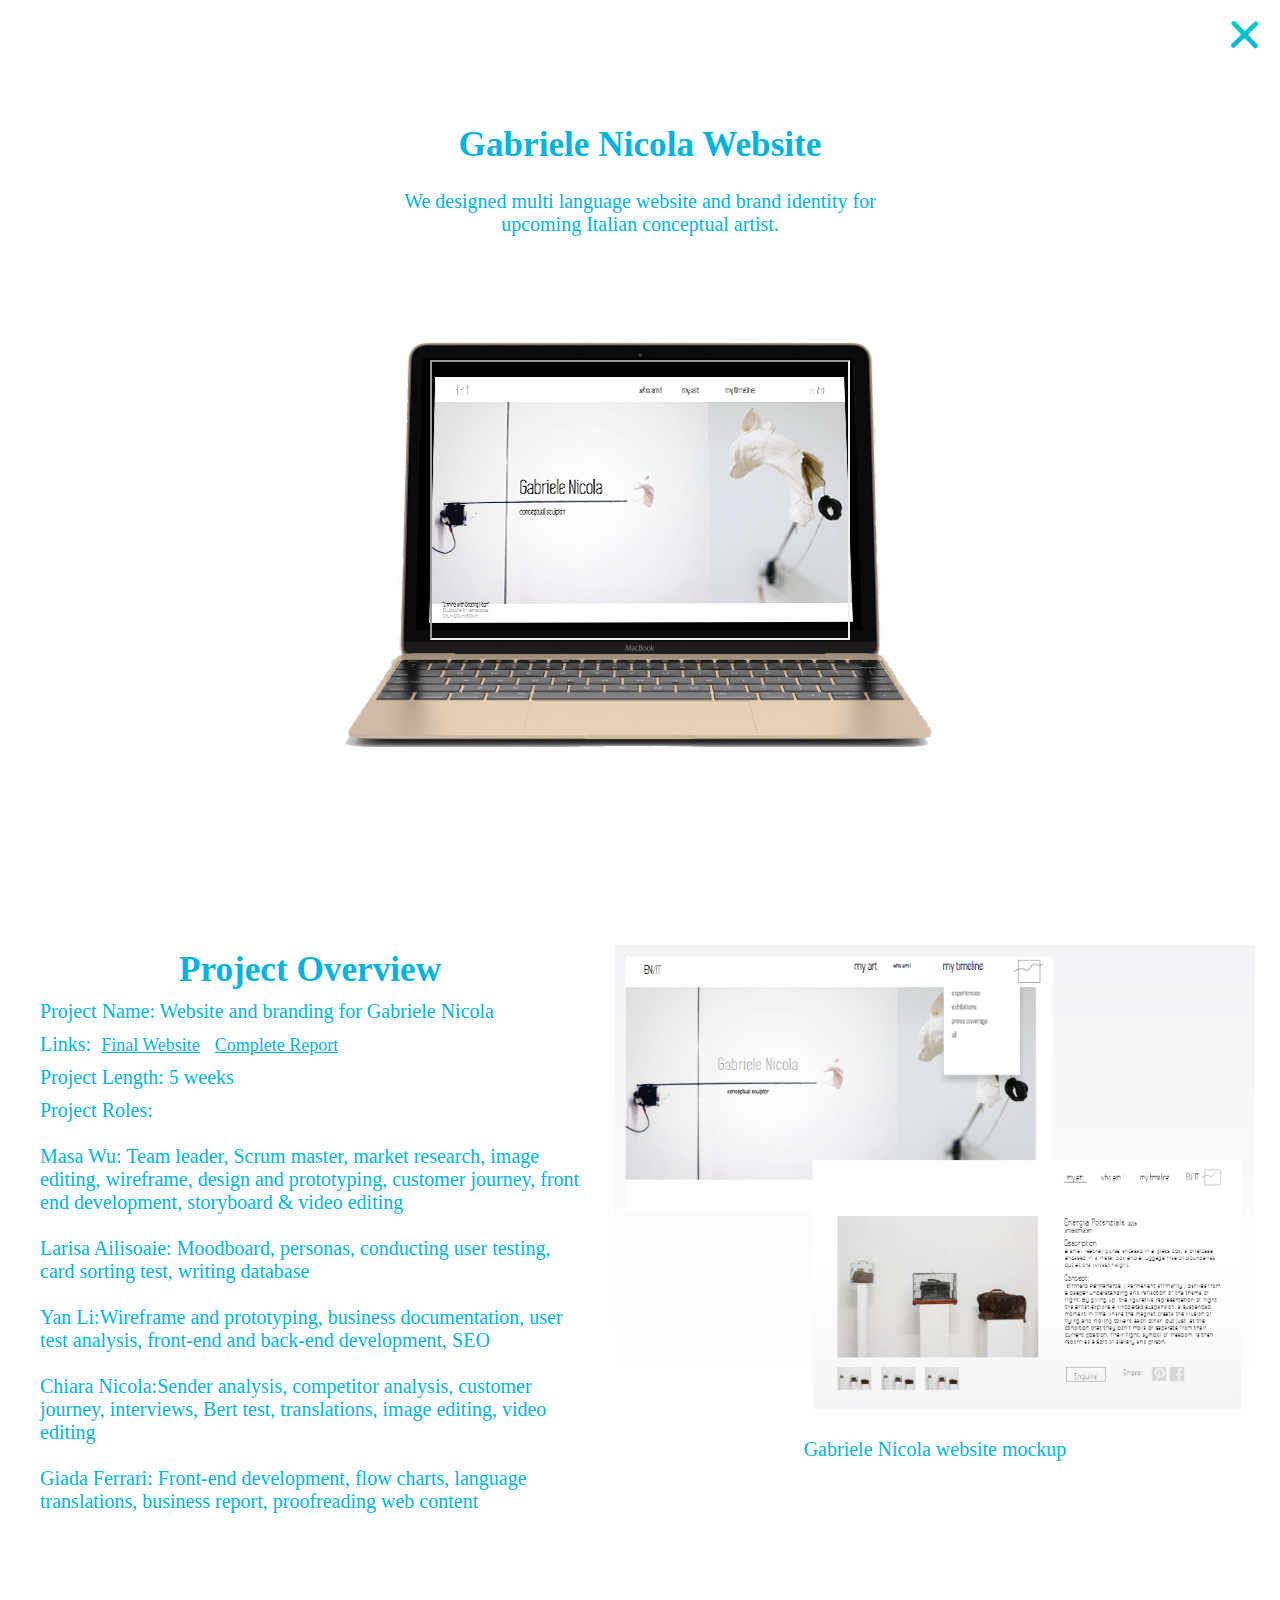
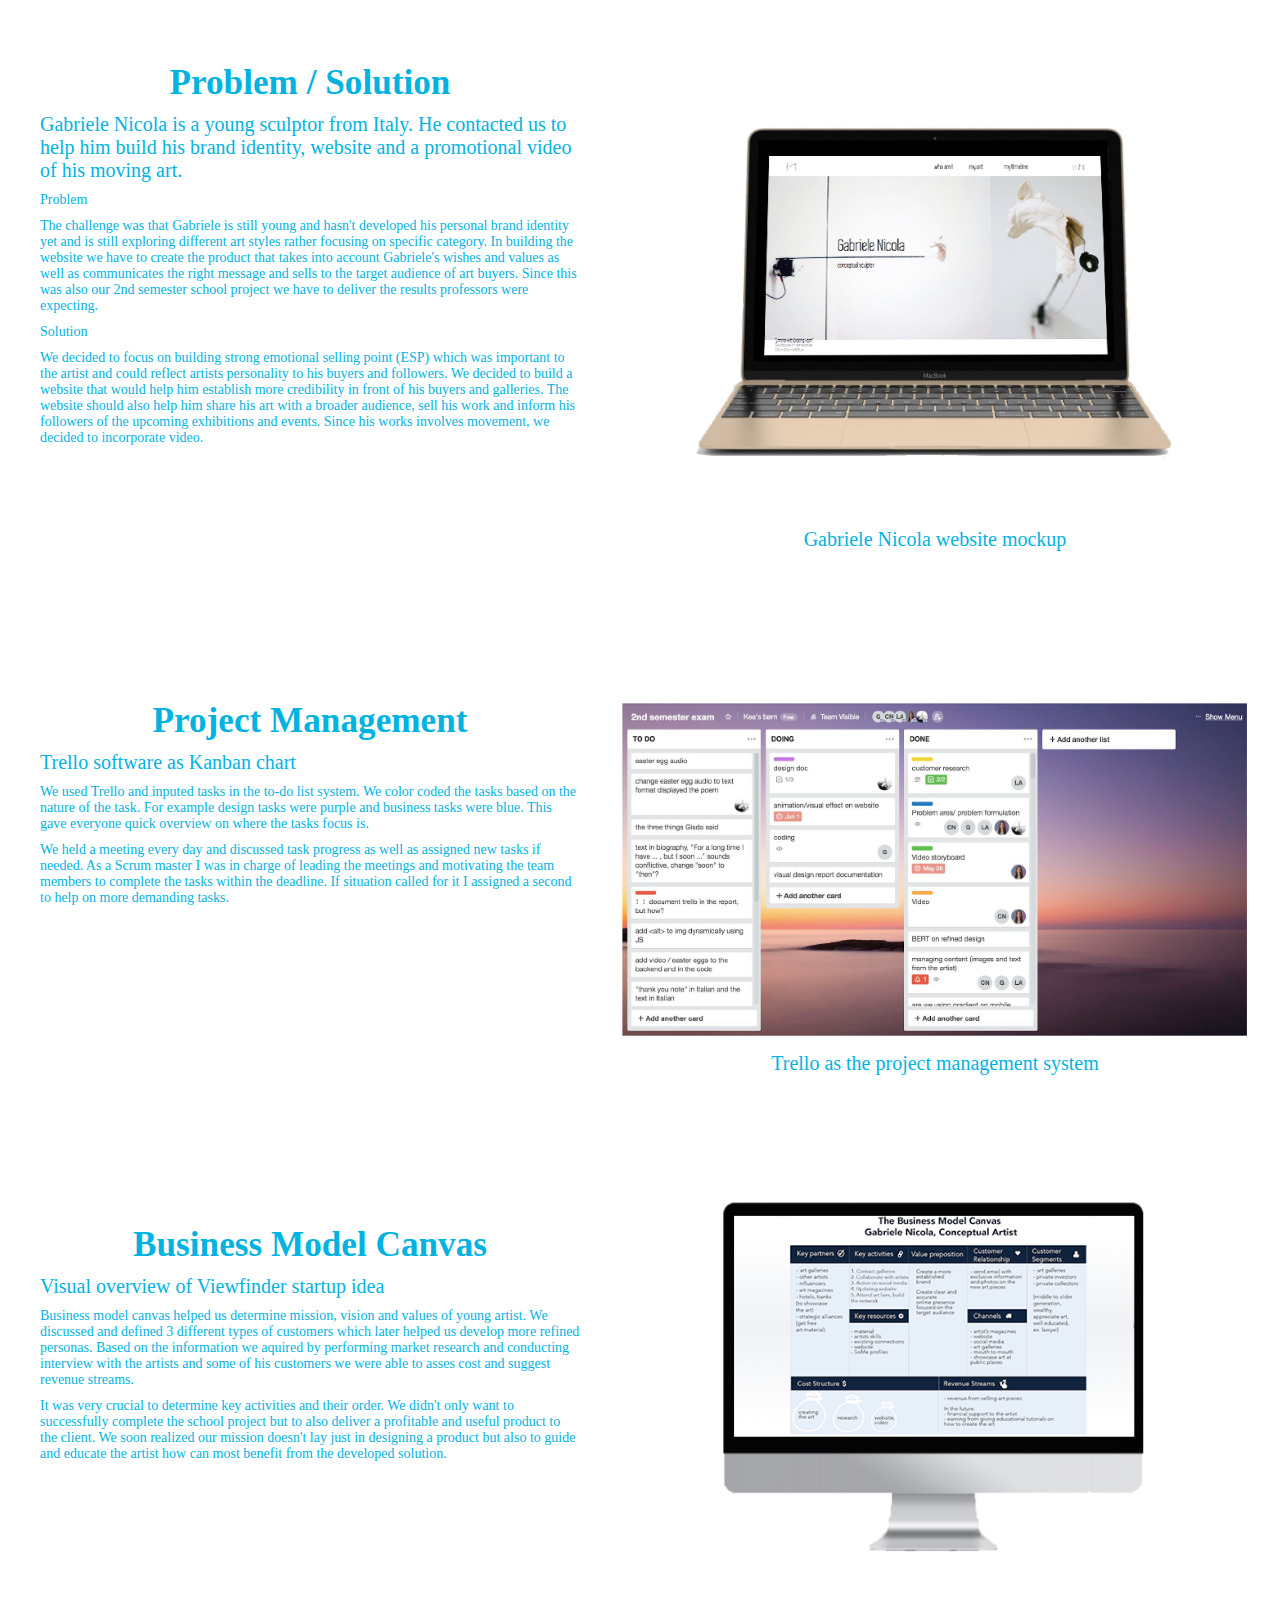
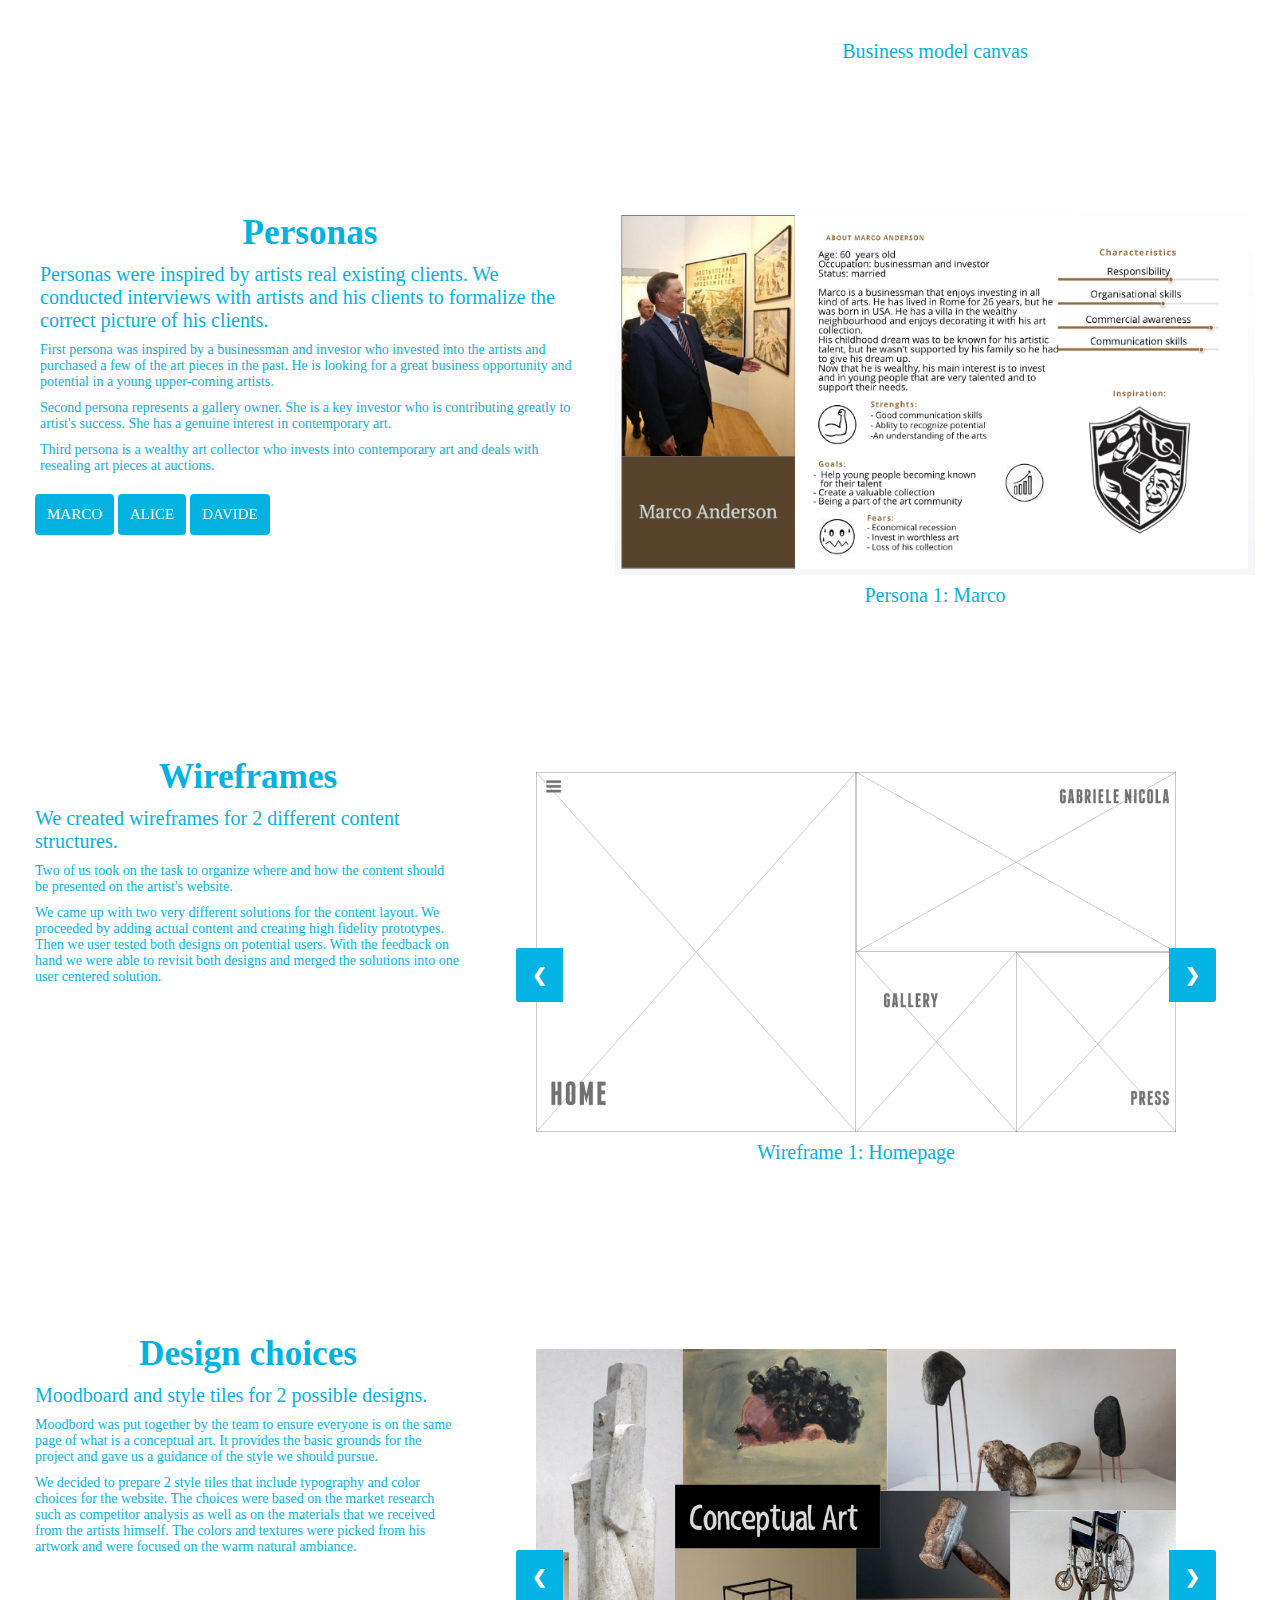
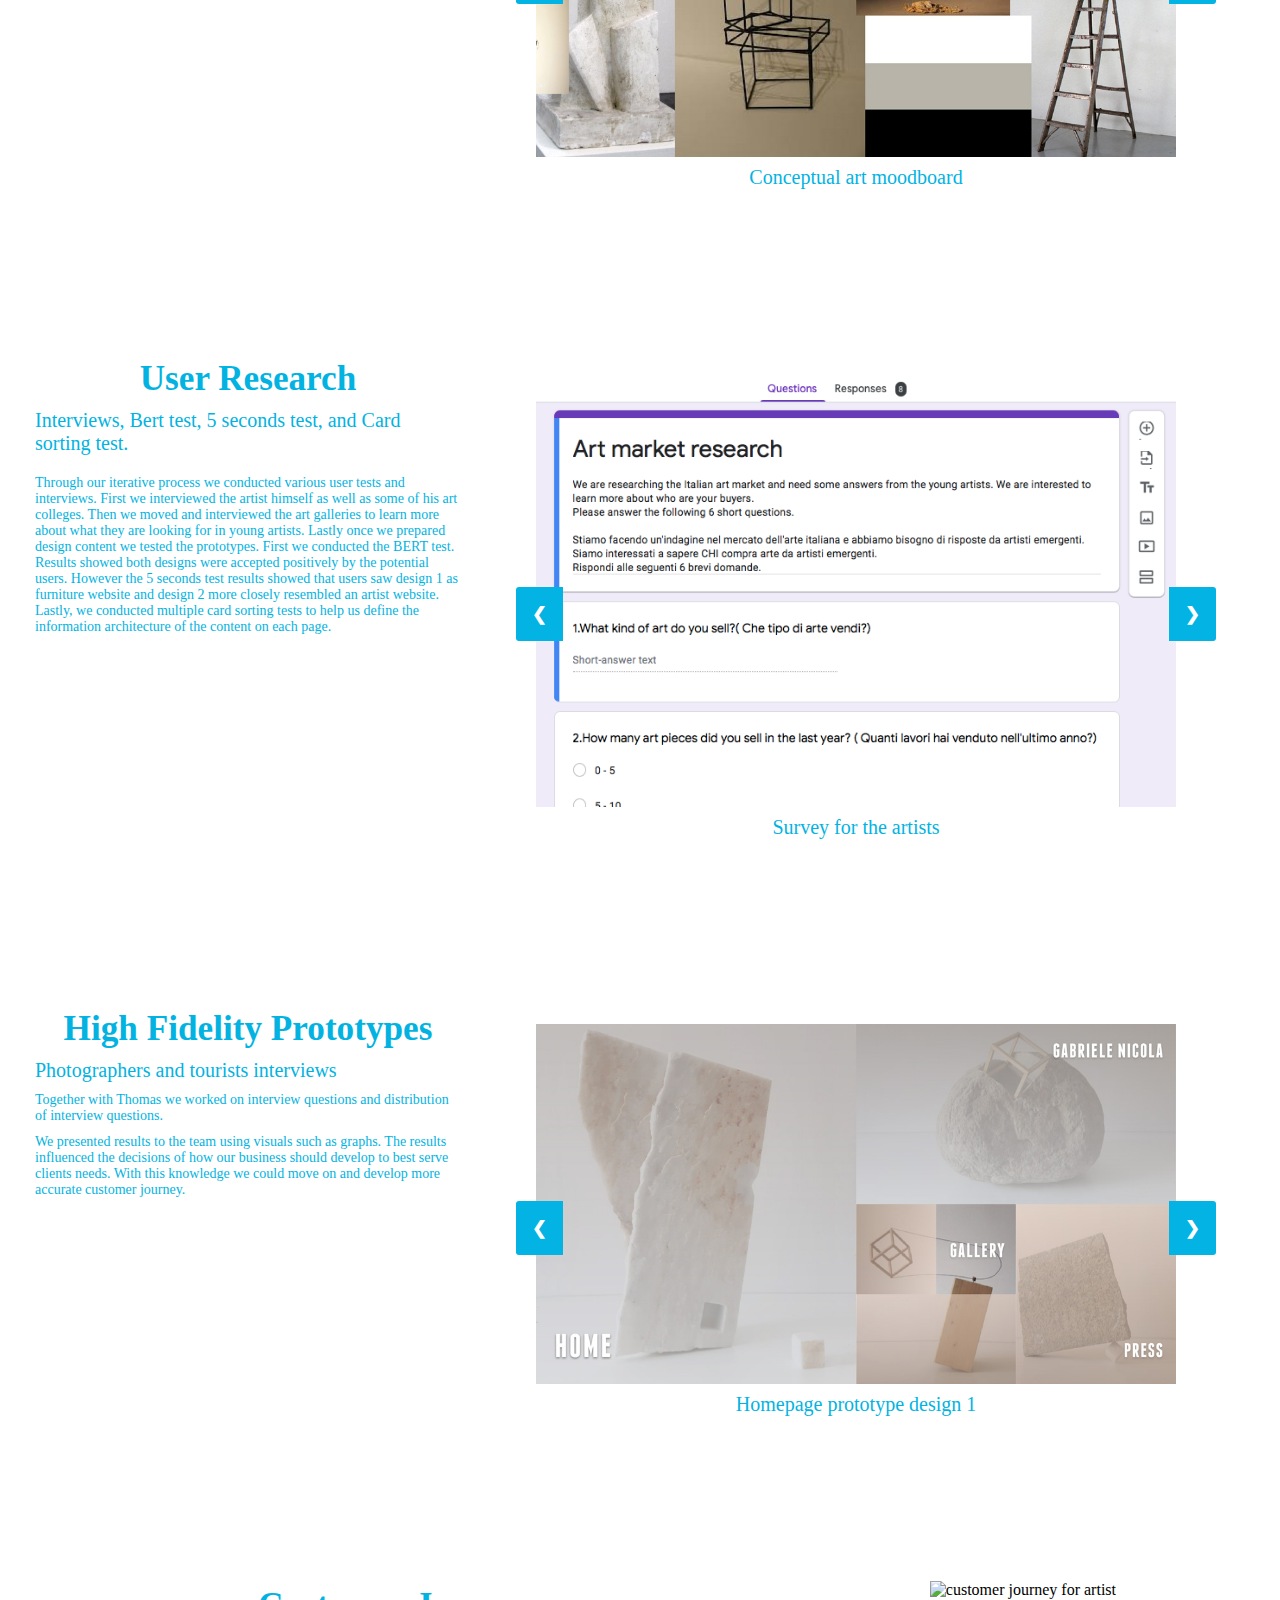
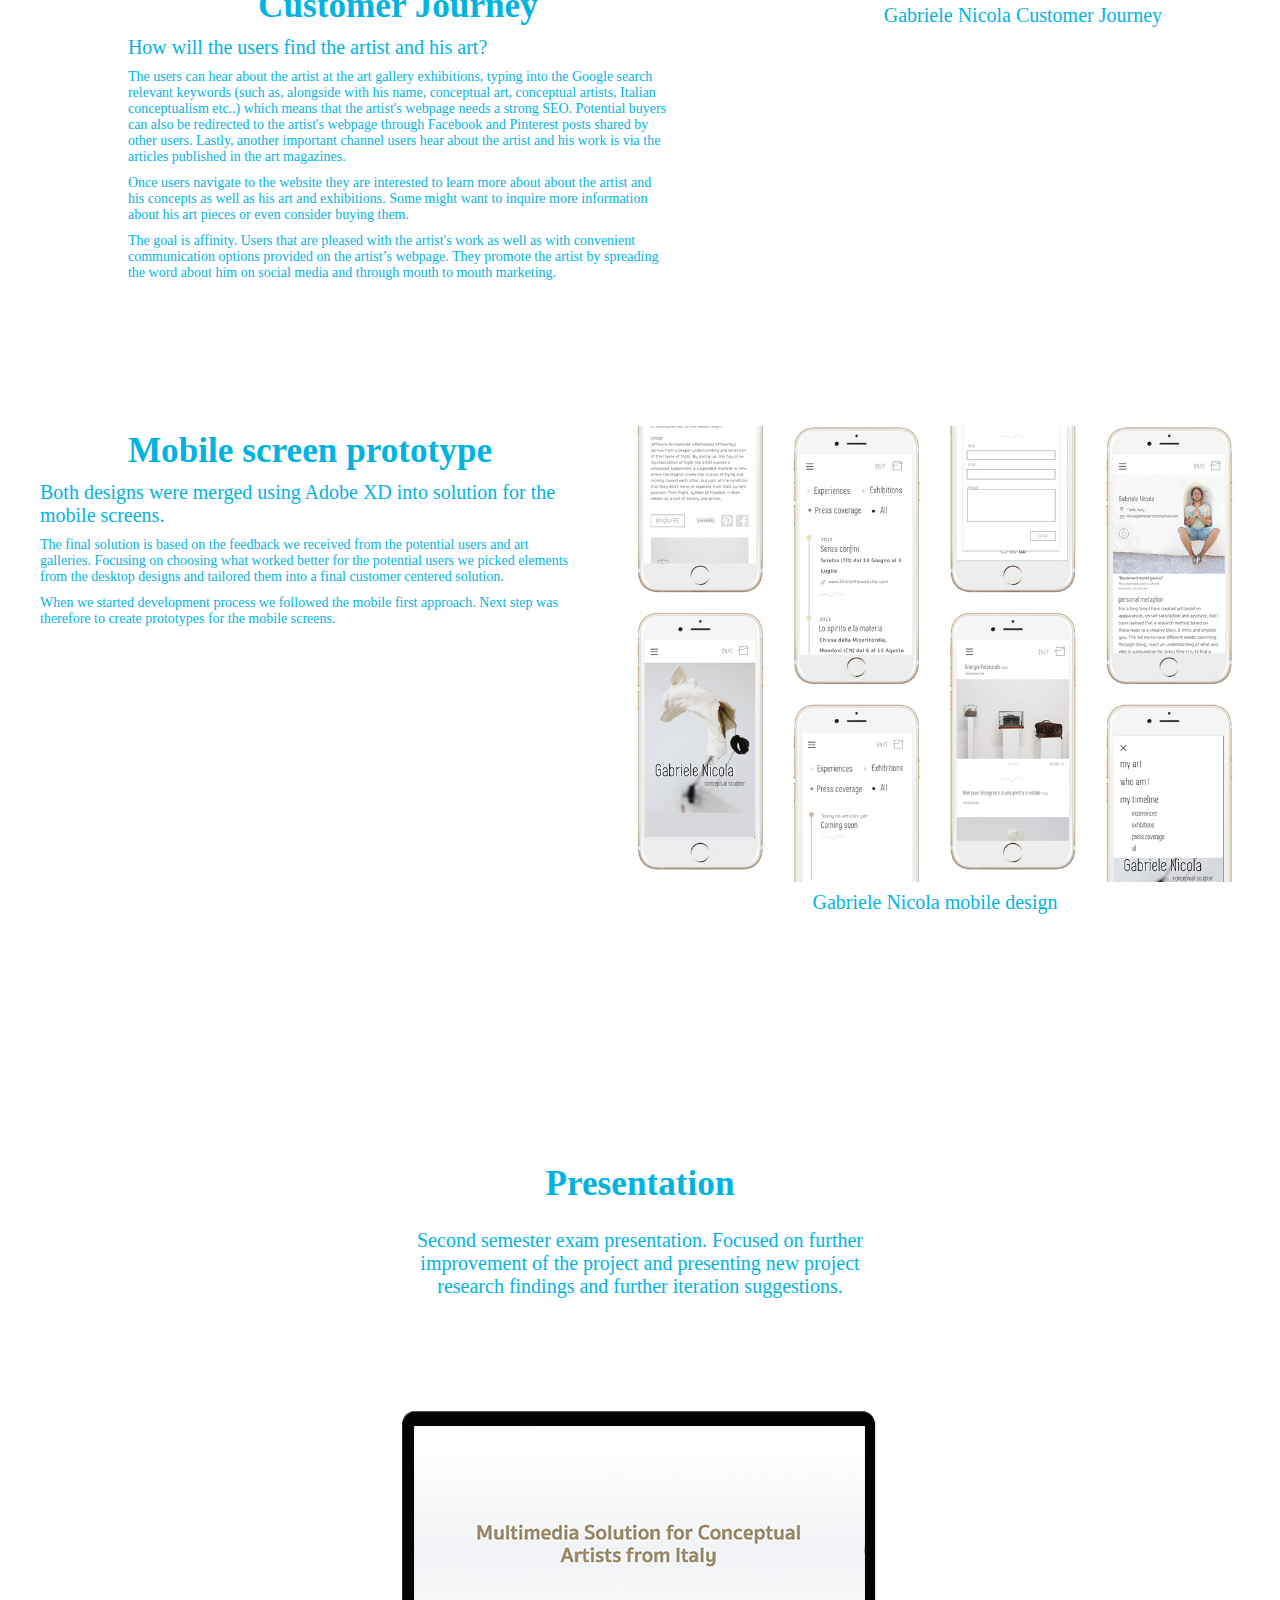
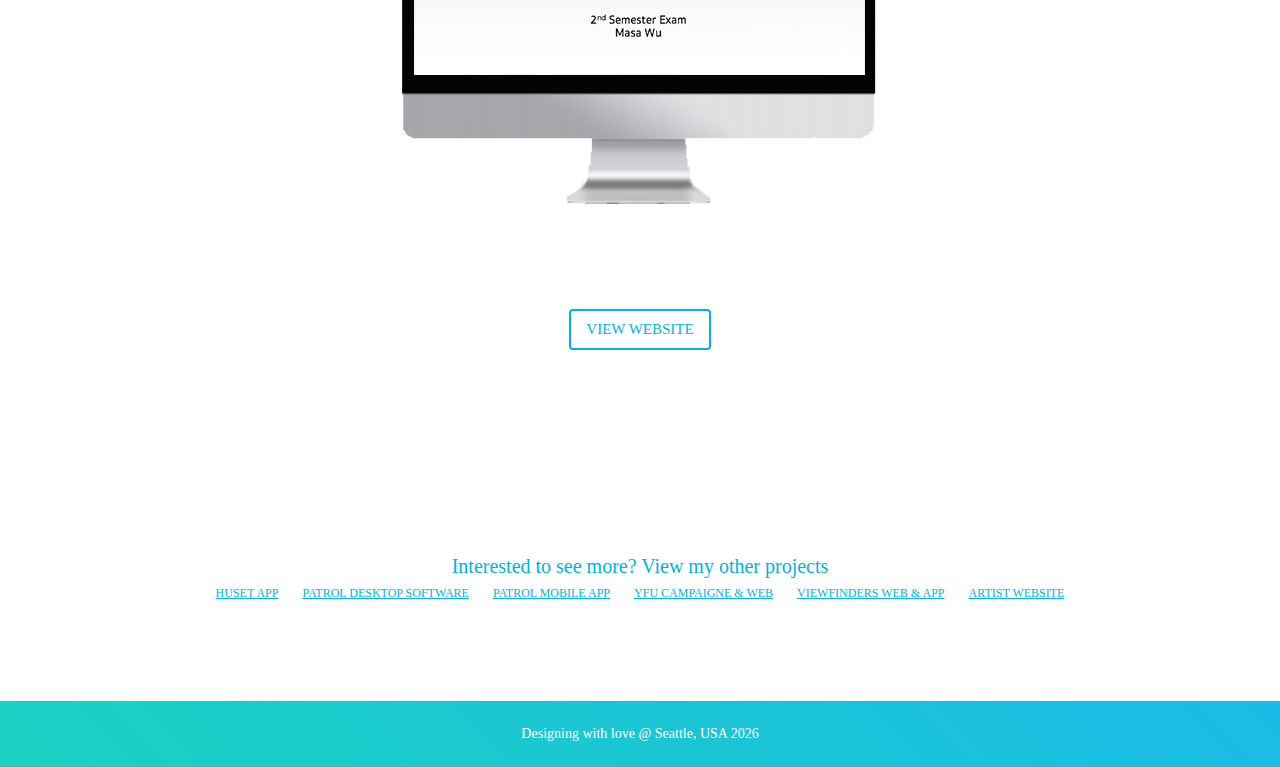
==== commit db455b38: "image optimization" ====
--- a/gabrielenicola.html
+++ b/gabrielenicola.html
@@ -209,7 +209,7 @@
 
       <div class="slideshow-container0 resume">
           <div class="mySlides0 fade">
-            <img src="images/gabriele/design/moodboard.png" alt="moodboard" class="resume-img">
+            <img src="images/gabriele/design/moodboard.jpg" alt="moodboard" class="resume-img">
             <figcaption>Conceptual art moodboard</figcaption>
             </div>
            <div class="mySlides0 fade">
@@ -276,35 +276,35 @@
         </div>
         <div class="slideshow-container3 resume">
            <div class="mySlides3 fade">
-            <img src="images/gabriele/high-fidelity-prototypes/homepage-prototype.png" alt="Homepage prototype design 1" class="resume-img">
+            <img src="images/gabriele/high-fidelity-prototypes/homepage-prototype.jpg" alt="Homepage prototype design 1" class="resume-img">
             <figcaption>Homepage prototype design 1</figcaption>
             </div>
             <div class="mySlides3 fade">
-            <img src="images/gabriele/high-fidelity-prototypes/about-prototype.png" alt="About page prototype design 1" class="resume-img">
+            <img src="images/gabriele/high-fidelity-prototypes/about-prototype.jpg" alt="About page prototype design 1" class="resume-img">
             <figcaption>About page prototype design 1</figcaption>
             </div>
             <div class="mySlides3 fade">
-            <img src="images/gabriele/high-fidelity-prototypes/about-nav-prototype.png" alt="About page prototype design 1" class="resume-img">
+            <img src="images/gabriele/high-fidelity-prototypes/about-nav-prototype.jpg" alt="About page prototype design 1" class="resume-img">
             <figcaption>About page prototype design 1 navigation</figcaption>
             </div>
             <div class="mySlides3 fade">
-            <img src="images/gabriele/high-fidelity-prototypes/gallery-prootype1.png" alt="Gallery page prototype design 1" class="resume-img">
+            <img src="images/gabriele/high-fidelity-prototypes/gallery-prootype1.jpg" alt="Gallery page prototype design 1" class="resume-img">
             <figcaption>Gallery prototype design 1</figcaption>
             </div>
             <div class="mySlides3 fade">
-            <img src="images/gabriele/high-fidelity-prototypes/gallery-prootype2.png" alt="Gallery page prototype design 1" class="resume-img">
+            <img src="images/gabriele/high-fidelity-prototypes/gallery-prootype2.jpg" alt="Gallery page prototype design 1" class="resume-img">
             <figcaption>Gallery prototype design 1</figcaption>
             </div>
             <div class="mySlides3 fade">
-            <img src="images/gabriele/high-fidelity-prototypes/gallery-prootype3.png" alt="Gallery page prototype design 1" class="resume-img">
+            <img src="images/gabriele/high-fidelity-prototypes/gallery-prootype3.jpg" alt="Gallery page prototype design 1" class="resume-img">
             <figcaption>Gallery prototype design 1</figcaption>
             </div>
             <div class="mySlides3 fade">
-            <img src="images/gabriele/high-fidelity-prototypes/press-prototype.png" alt="Press page prototype" class="resume-img">
+            <img src="images/gabriele/high-fidelity-prototypes/press-prototype.jpg" alt="Press page prototype" class="resume-img">
             <figcaption>Press page prototype design 1</figcaption>
             </div>
             <div class="mySlides3 fade">
-            <img src="images/gabriele/high-fidelity-prototype2/homepage-prototype.png" alt="Homepage prototype design 2" class="resume-img">
+            <img src="images/gabriele/high-fidelity-prototype2/homepage-prototype.jpg" alt="Homepage prototype design 2" class="resume-img">
             <figcaption>Homepage prototype design 2</figcaption>
             </div>
             <div class="mySlides3 fade">
@@ -316,7 +316,7 @@
             <figcaption>Gallery page prototype design 2</figcaption>
             </div>
             <div class="mySlides3 fade">
-            <img src="images/gabriele/high-fidelity-prototype2/press-page-prototype.png" alt="Press page prototype design 2" class="resume-img">
+            <img src="images/gabriele/high-fidelity-prototype2/press-page-prototype.jpg" alt="Press page prototype design 2" class="resume-img">
             <figcaption>Press page prototype design 2</figcaption>
             </div>
             <a class="prev3" onclick="plusSlides3(-1)">&#10094;</a>
